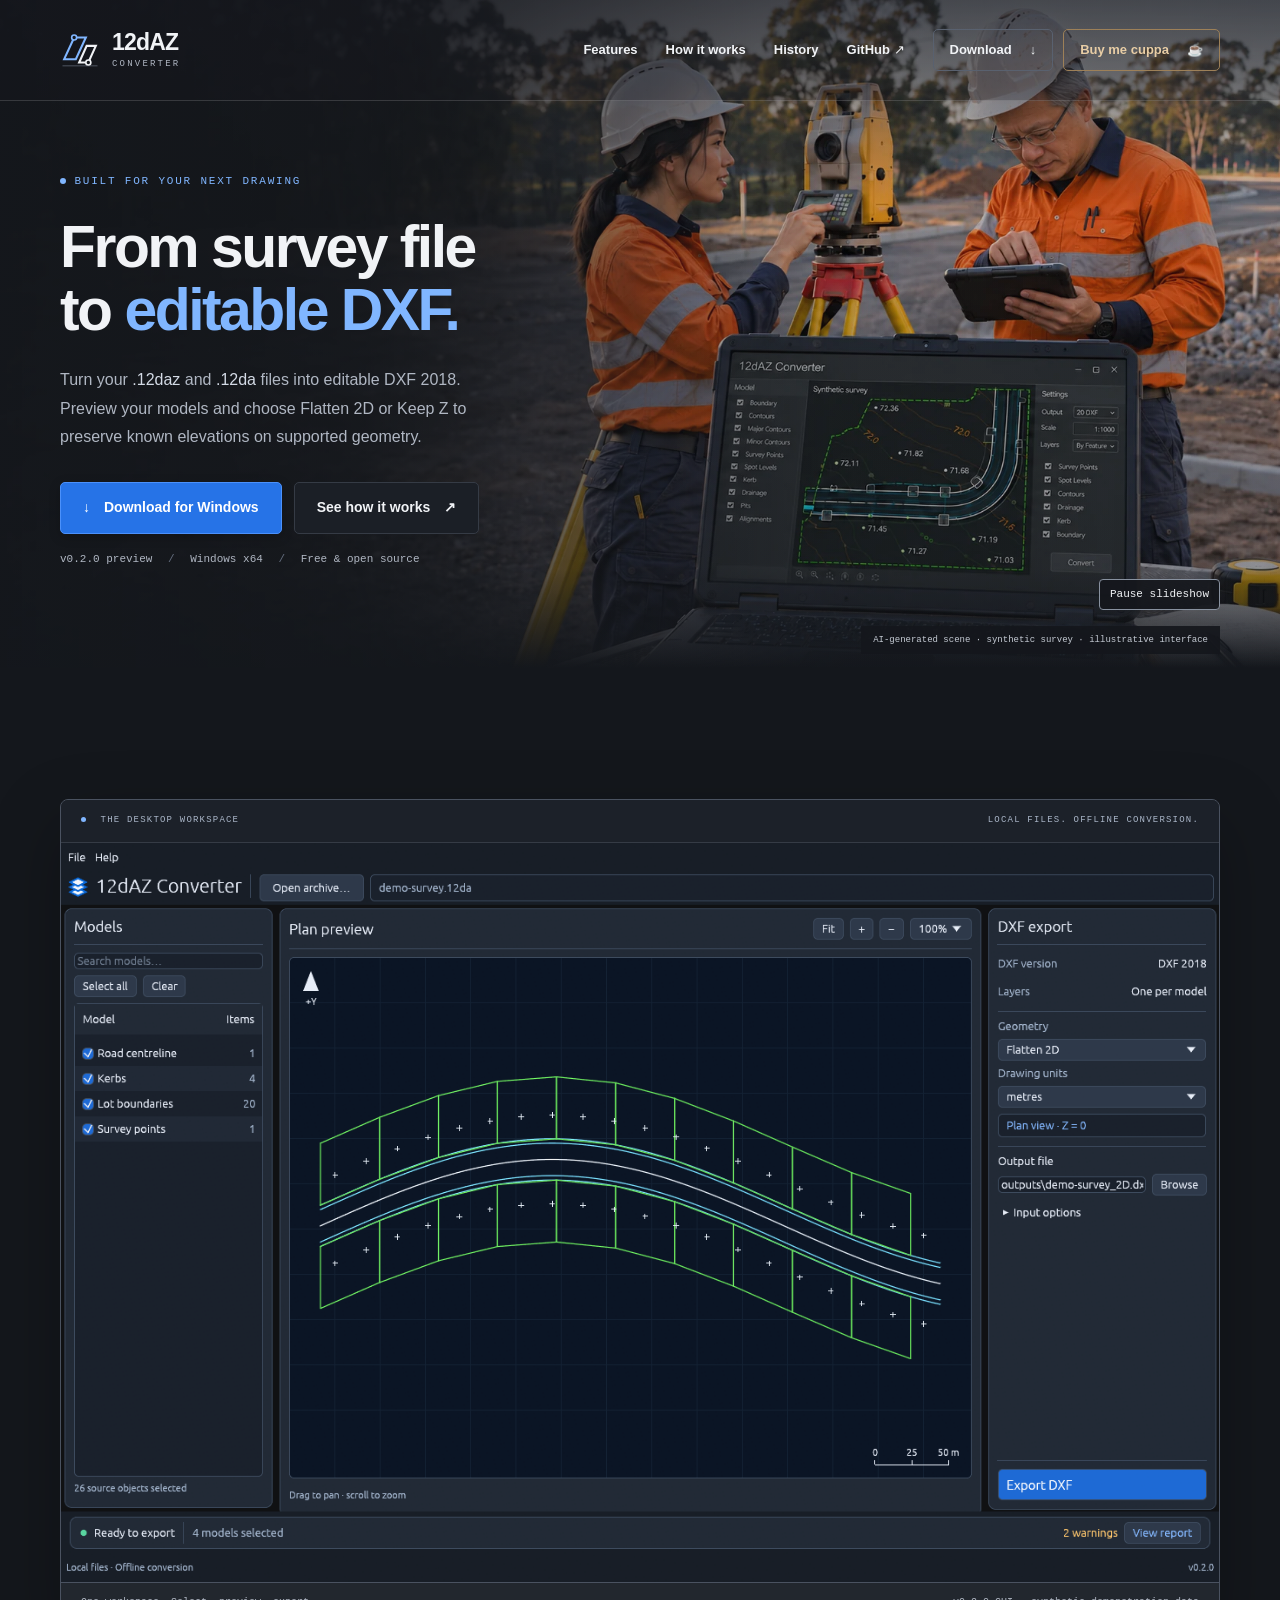
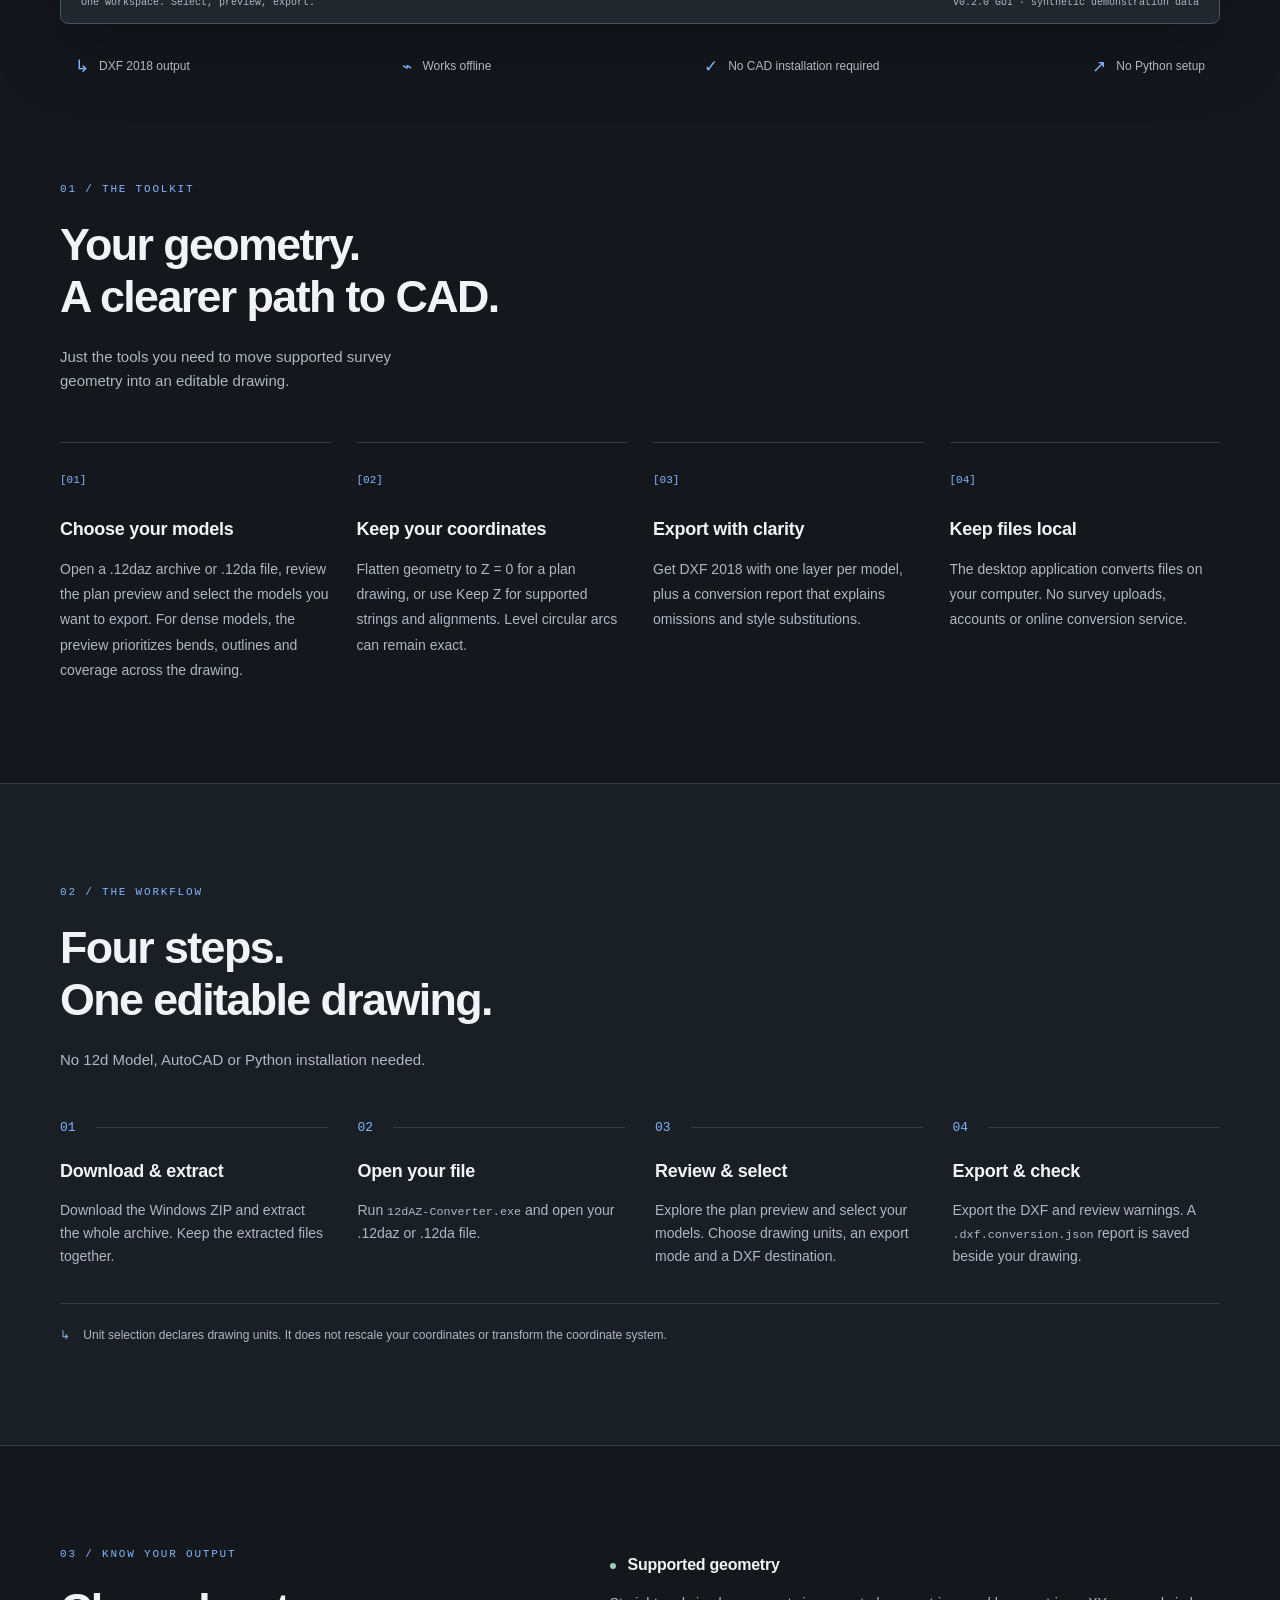
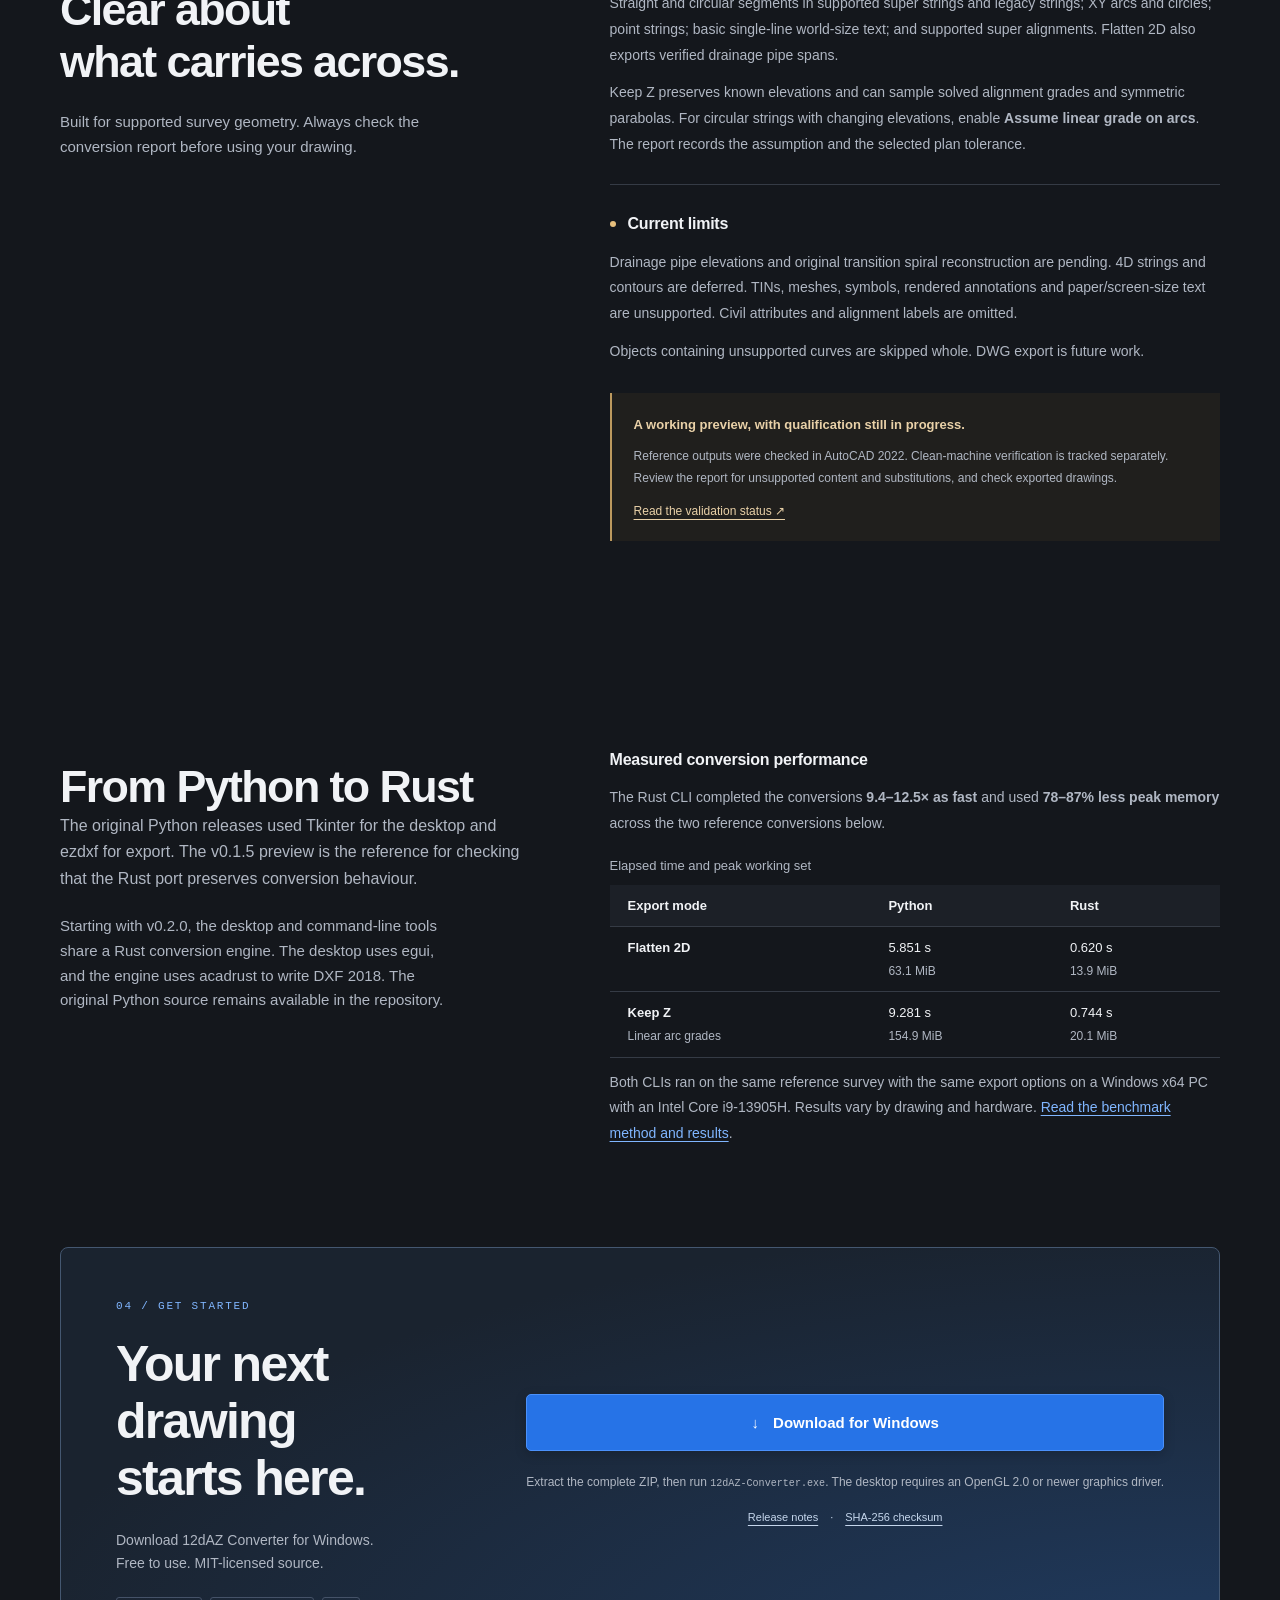
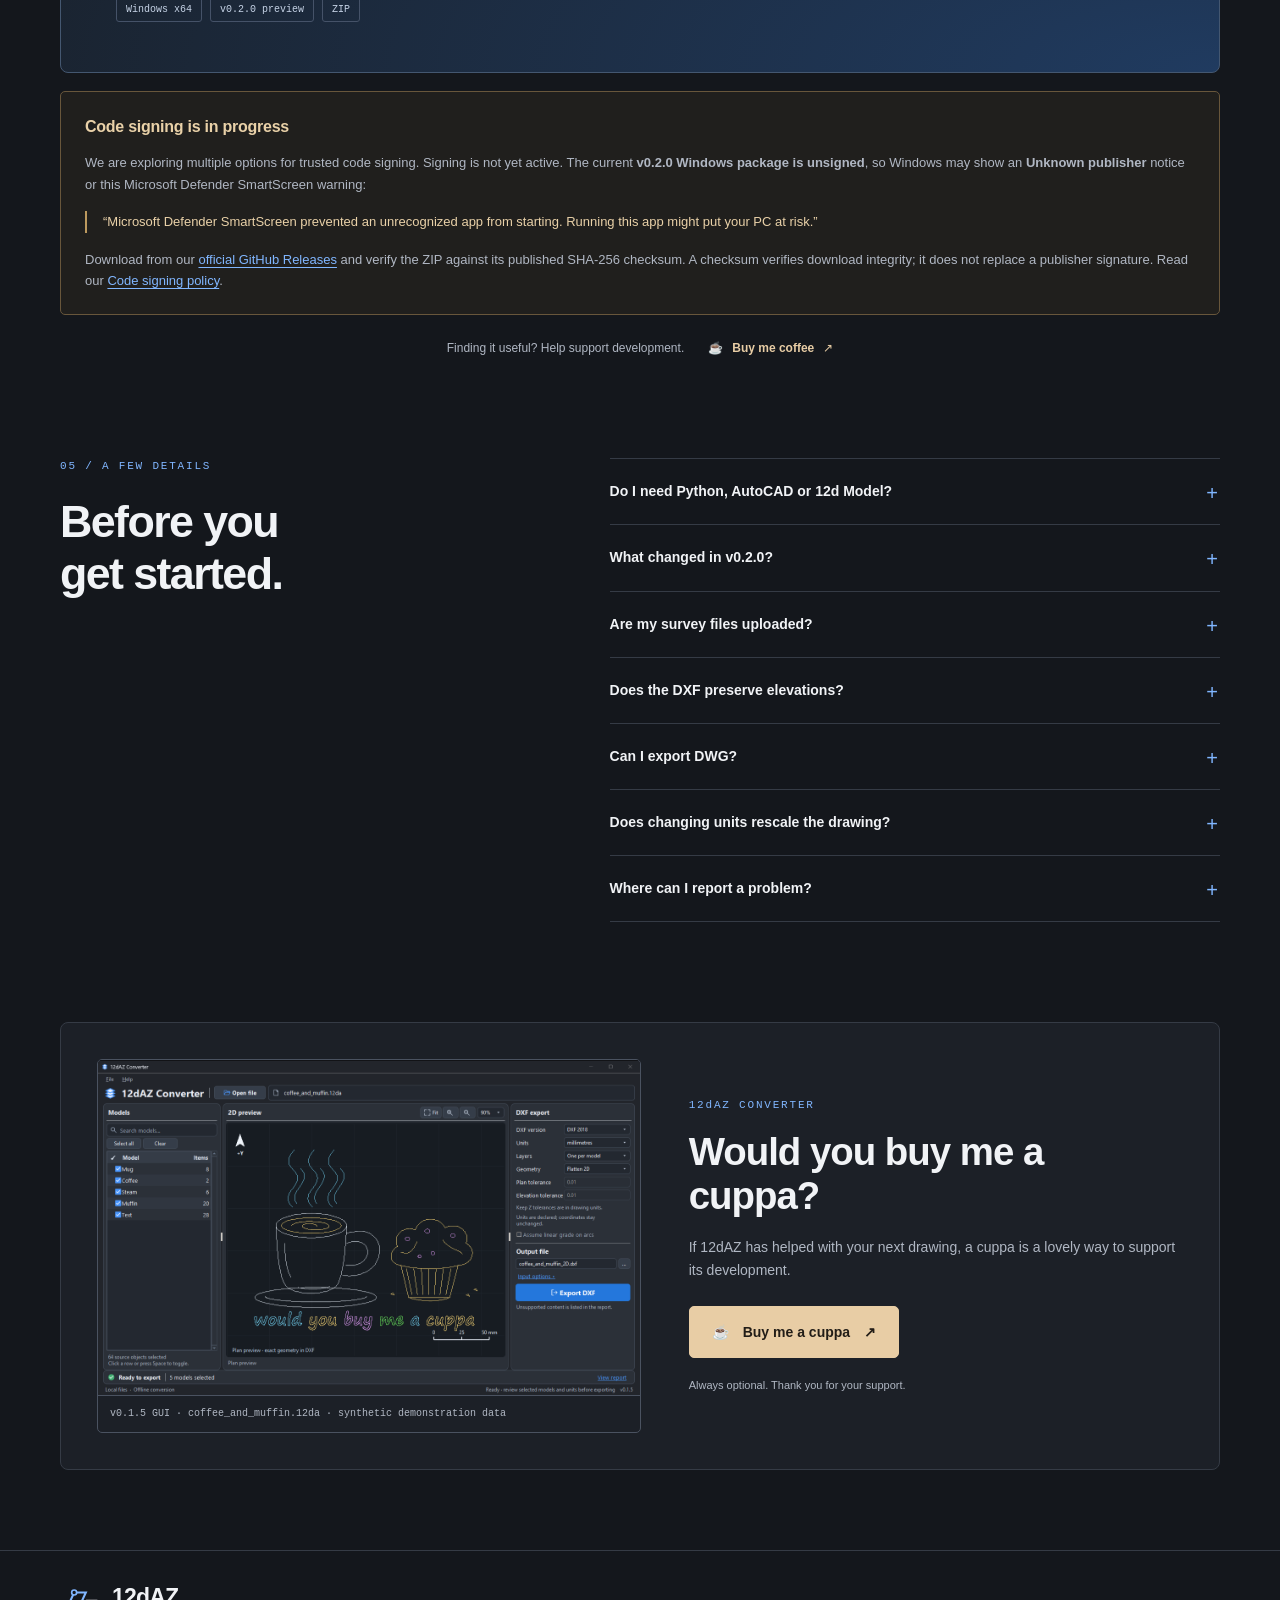
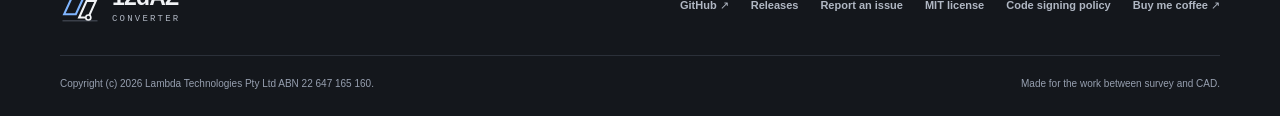
==== website/index.html @ baafb492 "Update website for Rust release and benchmark history" ====
<!doctype html>
<html lang="en">
  <head>
    <meta charset="utf-8" />
    <meta name="viewport" content="width=device-width, initial-scale=1" />
    <meta name="theme-color" content="#14171c" />
    <title>12dAZ Converter — 12daz and 12da to 2D and 3D DXF</title>
    <meta
      name="description"
      content="Convert 12daz and 12da files to editable DXF 2018. Flatten to 2D or keep supported elevations with the free offline Windows converter."
    />
    <meta
      property="og:title"
      content="12dAZ Converter — From survey file to editable DXF"
    />
    <meta
      property="og:description"
      content="A free offline Windows converter for supported 12daz and 12da geometry with Flatten 2D and Keep Z export modes."
    />
    <meta property="og:type" content="website" />
    <link rel="icon" href="assets/favicon.svg" type="image/svg+xml" />
    <link rel="stylesheet" href="styles.css" />
  </head>
  <body>
    <a class="skip-link" href="#main">Skip to content</a>
    <div class="hero-masthead">
          <figure class="hero-photo" aria-label="Illustrative survey scenes">
            <div class="hero-slides">
            <img
              class="hero-slide is-active"
              src="assets/surveyor-hero.webp"
              srcset="assets/surveyor-hero-960.webp 960w, assets/surveyor-hero.webp 1672w"
              sizes="100vw"
              width="1672"
              height="941"
              alt="Illustrative scene of two surveyors, an Asian woman and an older man wearing glasses, working with a total station beside a laptop displaying a synthetic road survey plan"
              fetchpriority="high"
            />
            <img class="hero-slide" src="assets/surveyor-port.webp"
              srcset="assets/surveyor-port-960.webp 960w, assets/surveyor-port.webp 1672w"
              sizes="100vw"
              width="1672" height="941" alt="Illustrative port survey with a man using a radio and a woman working at a laptop showing a synthetic quay plan" aria-hidden="true" />
            <img class="hero-slide" src="assets/surveyor-mine-driver.webp"
              srcset="assets/surveyor-mine-driver-960.webp 960w, assets/surveyor-mine-driver.webp 1536w"
              sizes="100vw"
              width="1536" height="864" alt="A surveyor wearing a hijab and hard hat drives an open-top utility vehicle carrying a tripod and survey equipment through an open-pit mine" aria-hidden="true" />
            </div>
          </figure>
          <p class="hero-credit">AI-generated scene · synthetic survey · illustrative interface</p>
          <button class="hero-pause" type="button" hidden>Pause slideshow</button>
    <header class="site-header">
      <div class="container header-inner">
        <a class="brand" href="#" aria-label="12dAZ Converter home"
          ><img class="brand-mark" src="assets/brand-mark.svg" width="40" height="40" alt="" /
          ><span class="brand-wordmark">12dAZ<span class="brand-light">Converter</span></span></a
        >
        <nav aria-label="Main navigation">
          <a href="#features">Features</a>
          <a href="#how-it-works">How it works</a>
          <a href="#history">History</a>
          <a href="https://github.com/Ala-Ismail/12daz-App"
            >GitHub <span aria-hidden="true">↗</span></a
          >
          <div class="nav-actions">
            <a class="nav-download" href="#download"
              >Download <span aria-hidden="true">↓</span></a
            >
            <a class="nav-cuppa" href="https://paypal.me/12dazapp"
              >Buy me cuppa <span aria-hidden="true">☕</span></a
            >
          </div>
        </nav>
      </div>
    </header>
      <section class="hero-title" aria-labelledby="hero-title">
          <div class="hero-copy container">
        <div class="eyebrow">
          <span class="status-dot" aria-hidden="true"></span> BUILT FOR YOUR
          NEXT DRAWING
        </div>
        <h1 id="hero-title">
          From survey file<br />to <span>editable DXF.</span>
        </h1>
        <p class="hero-description">
          Turn your <strong>.12daz</strong> and <strong>.12da</strong> files
          into editable DXF 2018. Preview your models and choose Flatten 2D
          or Keep Z to preserve known elevations on supported geometry.
        </p>
        <div class="hero-actions">
          <a
            class="button button-primary"
            href="https://github.com/Ala-Ismail/12daz-App/releases/download/v0.2.0/12dAZ-Converter-0.2.0-Windows-x64.zip"
            ><span aria-hidden="true">↓</span> Download for Windows</a
          >
          <a class="button button-secondary" href="#how-it-works"
            >See how it works <span aria-hidden="true">↗</span></a
          >
        </div>
        <p class="release-meta">
          v0.2.0 preview <span aria-hidden="true">/</span> Windows x64
          <span aria-hidden="true">/</span> Free &amp; open source
        </p>
          </div>
      </section>
    </div>

    <main id="main">
      <section class="hero container" aria-label="Application preview">
        <figure class="app-preview">
          <div class="preview-bar" aria-hidden="true">
            <span><i></i> THE DESKTOP WORKSPACE</span
            ><span>LOCAL FILES. OFFLINE CONVERSION.</span>
          </div>
          <a
            href="assets/12daz-converter-rust-0.2.0.png"
            aria-label="View the full-size 12dAZ Converter application screenshot"
          >
            <img
              src="assets/12daz-converter-rust-0.2.0.png"
              width="1330"
              height="849"
              alt="12dAZ Converter v0.2.0 showing selected survey models, a plan preview and DXF export settings"
              loading="lazy"
            />
          </a>
          <figcaption>
            <span>One workspace. Select, preview, export.</span
            ><span>v0.2.0 GUI · synthetic demonstration data</span>
          </figcaption>
        </figure>
        <div class="facts" aria-label="Application essentials">
          <span><b aria-hidden="true">↳</b> DXF 2018 output</span
          ><span><b aria-hidden="true">⌁</b> Works offline</span
          ><span><b aria-hidden="true">✓</b> No CAD installation required</span
          ><span><b aria-hidden="true">↗</b> No Python setup</span>
        </div>
      </section>

      <section
        class="section container"
        id="features"
        aria-labelledby="features-title"
      >
        <div class="section-heading">
          <p class="eyebrow">01 / THE TOOLKIT</p>
          <h2 id="features-title">
            Your geometry.<br />A clearer path to CAD.
          </h2>
          <p>
            Just the tools you need to move supported survey geometry into an
            editable drawing.
          </p>
        </div>
        <div class="feature-grid">
          <article class="feature">
            <span class="feature-index">[01]</span>
            <h3>Choose your models</h3>
            <p>
              Open a .12daz archive or .12da file, review the plan preview and
              select the models you want to export. For dense models, the
              preview prioritizes bends, outlines and coverage across the drawing.
            </p>
          </article>
          <article class="feature">
            <span class="feature-index">[02]</span>
            <h3>Keep your coordinates</h3>
            <p>
              Flatten geometry to Z = 0 for a plan drawing, or use Keep Z for
              supported strings and alignments. Level circular arcs can remain exact.
            </p>
          </article>
          <article class="feature">
            <span class="feature-index">[03]</span>
            <h3>Export with clarity</h3>
            <p>
              Get DXF 2018 with one layer per model, plus a conversion report
              that explains omissions and style substitutions.
            </p>
          </article>
          <article class="feature">
            <span class="feature-index">[04]</span>
            <h3>Keep files local</h3>
            <p>
              The desktop application converts files on your computer. No survey
              uploads, accounts or online conversion service.
            </p>
          </article>
        </div>
      </section>

      <section
        class="workflow-section"
        id="how-it-works"
        aria-labelledby="workflow-title"
      >
        <div class="container section">
          <div class="section-heading">
            <p class="eyebrow">02 / THE WORKFLOW</p>
            <h2 id="workflow-title">Four steps.<br />One editable drawing.</h2>
            <p>No 12d Model, AutoCAD or Python installation needed.</p>
          </div>
          <ol class="steps">
            <li>
              <span class="step-number" aria-hidden="true">01</span>
              <h3>Download &amp; extract</h3>
              <p>
                Download the Windows ZIP and extract the whole archive. Keep the
                extracted files together.
              </p>
            </li>
            <li>
              <span class="step-number" aria-hidden="true">02</span>
              <h3>Open your file</h3>
              <p>
                Run <code>12dAZ-Converter.exe</code> and open your .12daz or
                .12da file.
              </p>
            </li>
            <li>
              <span class="step-number" aria-hidden="true">03</span>
              <h3>Review &amp; select</h3>
              <p>
                Explore the plan preview and select your models. Choose drawing
                units, an export mode and a DXF destination.
              </p>
            </li>
            <li>
              <span class="step-number" aria-hidden="true">04</span>
              <h3>Export &amp; check</h3>
              <p>
                Export the DXF and review warnings. A
                <code>.dxf.conversion.json</code> report is saved beside your
                drawing.
              </p>
            </li>
          </ol>
          <p class="unit-note">
            <span aria-hidden="true">↳</span> Unit selection declares drawing
            units. It does not rescale your coordinates or transform the
            coordinate system.
          </p>
        </div>
      </section>

      <section
        class="section container geometry-section"
        aria-labelledby="geometry-title"
      >
        <div class="section-heading">
          <p class="eyebrow">03 / KNOW YOUR OUTPUT</p>
          <h2 id="geometry-title">Clear about<br />what carries across.</h2>
          <p>
            Built for supported survey geometry. Always check the conversion
            report before using your drawing.
          </p>
        </div>
        <div class="geometry-content">
          <div class="geometry-group">
            <h3>
              <span class="small-dot supported" aria-hidden="true"></span>
              Supported geometry
            </h3>
            <p>
              Straight and circular segments in supported super strings and
              legacy strings; XY arcs and circles; point strings; basic
              single-line world-size text; and supported super alignments.
              Flatten 2D also exports verified drainage pipe spans.
            </p>
            <p>
              Keep Z preserves known elevations and can sample solved alignment
              grades and symmetric parabolas. For circular strings with changing
              elevations, enable <strong>Assume linear grade on arcs</strong>.
              The report records the assumption and the selected plan tolerance.
            </p>
          </div>
          <div class="geometry-group">
            <h3>
              <span class="small-dot limited" aria-hidden="true"></span> Current
              limits
            </h3>
            <p>
              Drainage pipe elevations and original transition spiral reconstruction
              are pending. 4D strings and contours are deferred. TINs, meshes,
              symbols, rendered annotations and paper/screen-size text are
              unsupported. Civil attributes and alignment labels are omitted.
            </p>
            <p>
              Objects containing unsupported curves are skipped whole. DWG
              export is future work.
            </p>
          </div>
          <aside class="preview-notice">
            <strong
              >A working preview, with qualification still in progress.</strong
            >
            <p>
              Reference outputs were checked in AutoCAD 2022. Clean-machine
              verification is tracked separately. Review the report for
              unsupported content and substitutions, and check exported drawings.
            </p>
            <a
              href="https://github.com/Ala-Ismail/12daz-App/blob/main/docs/rust_migration_validation.md"
              >Read the validation status <span aria-hidden="true">↗</span></a
            >
          </aside>
        </div>
      </section>

      <section
        class="section container geometry-section"
        id="history"
        aria-labelledby="history-title"
      >
        <div class="section-heading">
          <h2 id="history-title">From Python to Rust</h2>
          <p>
            The original Python releases used Tkinter for the desktop and
            ezdxf for export. The v0.1.5 preview is the reference for checking
            that the Rust port preserves conversion behaviour.
          </p>
          <p>
            Starting with v0.2.0, the desktop and command-line tools share a
            Rust conversion engine. The desktop uses egui, and the engine uses
            acadrust to write DXF 2018. The original Python source remains available in
            the repository.
          </p>
        </div>
        <div class="geometry-content">
          <div class="geometry-group">
            <h3>Measured conversion performance</h3>
            <p>
              The Rust CLI completed the conversions <strong>9.4–12.5× as fast</strong>
              and used <strong>78–87% less peak memory</strong>
              across the two reference conversions below.
            </p>
            <table class="benchmark-table">
              <caption>Elapsed time and peak working set</caption>
              <thead>
                <tr>
                  <th scope="col">Export mode</th>
                  <th scope="col">Python</th>
                  <th scope="col">Rust</th>
                </tr>
              </thead>
              <tbody>
                <tr>
                  <th scope="row">Flatten 2D</th>
                  <td>5.851 s <span>63.1 MiB</span></td>
                  <td>0.620 s <span>13.9 MiB</span></td>
                </tr>
                <tr>
                  <th scope="row">Keep Z <span>Linear arc grades</span></th>
                  <td>9.281 s <span>154.9 MiB</span></td>
                  <td>0.744 s <span>20.1 MiB</span></td>
                </tr>
              </tbody>
            </table>
            <p>
              Both CLIs ran on the same reference survey with the same export
              options on a Windows x64 PC with an Intel Core i9-13905H.
              Results vary by drawing and hardware.
              <a href="https://github.com/Ala-Ismail/12daz-App/blob/main/docs/rust_migration_validation.md#conversion-and-repeatability">Read the benchmark method and results</a>.
            </p>
          </div>
        </div>
      </section>

      <section
        class="container download-section"
        id="download"
        aria-labelledby="download-title"
      >
        <div class="download-panel">
          <div>
            <p class="eyebrow">04 / GET STARTED</p>
            <h2 id="download-title">Your next drawing<br />starts here.</h2>
            <p>
              Download 12dAZ Converter for Windows.<br />Free to use.
              MIT-licensed source.
            </p>
            <div class="download-tags">
              <span>Windows x64</span><span>v0.2.0 preview</span
              ><span>ZIP</span>
            </div>
          </div>
          <div class="download-actions">
            <a
              class="button button-primary"
              href="https://github.com/Ala-Ismail/12daz-App/releases/download/v0.2.0/12dAZ-Converter-0.2.0-Windows-x64.zip"
              ><span aria-hidden="true">↓</span> Download for Windows</a
            >
            <p>
              Extract the complete ZIP, then run <code>12dAZ-Converter.exe</code>.
              The desktop requires an OpenGL 2.0 or newer graphics driver.
            </p>
            <div class="release-links">
              <a
                href="https://github.com/Ala-Ismail/12daz-App/releases/tag/v0.2.0"
                >Release notes</a
              ><span aria-hidden="true">·</span
              ><a
                href="https://github.com/Ala-Ismail/12daz-App/releases/download/v0.2.0/SHA256SUMS.txt"
                >SHA-256 checksum</a
              >
            </div>
          </div>
        </div>
        <aside class="signing-note" aria-labelledby="signing-status-title">
          <h3 id="signing-status-title">Code signing is in progress</h3>
          <p>
            We are exploring multiple options for trusted code signing.
            Signing is not yet active. The current
            <strong>v0.2.0 Windows package is unsigned</strong>, so Windows
            may show an <strong>Unknown publisher</strong>
            notice or this Microsoft Defender SmartScreen warning:
          </p>
          <blockquote>
            “Microsoft Defender SmartScreen prevented an unrecognized app from
            starting. Running this app might put your PC at risk.”
          </blockquote>
          <p>
            Download from our
            <a href="https://github.com/Ala-Ismail/12daz-App/releases"
              >official GitHub Releases</a
            >
            and verify the ZIP against its published SHA-256 checksum. A
            checksum verifies download integrity; it does not replace a
            publisher signature. Read our
            <a href="code-signing-policy.html">Code signing policy</a>.
          </p>
        </aside>
        <div class="coffee-row">
          <p>Finding it useful? Help support development.</p>
          <a class="coffee-link" href="https://paypal.me/12dazapp"
            ><span aria-hidden="true">☕</span> Buy me coffee
            <span aria-hidden="true">↗</span></a
          >
        </div>
      </section>

      <section
        class="section container faq-section"
        aria-labelledby="faq-title"
      >
        <div class="section-heading">
          <p class="eyebrow">05 / A FEW DETAILS</p>
          <h2 id="faq-title">Before you<br />get started.</h2>
        </div>
        <div class="faq-list">
          <details>
            <summary>Do I need Python, AutoCAD or 12d Model?</summary>
            <p>
              No. The Windows download runs on its own and converts supported
              geometry locally.
            </p>
          </details>
          <details>
            <summary>What changed in v0.2.0?</summary>
            <p>
              The Windows ZIP includes the Rust desktop converter and
              <code>az12-converter.exe</code> for command-line use. Both use the
              same conversion engine. Clean-machine verification is tracked separately.
              <a href="https://github.com/Ala-Ismail/12daz-App/releases/tag/v0.2.0">Read the release notes</a>.
            </p>
          </details>
          <details>
            <summary>Are my survey files uploaded?</summary>
            <p>
              No. Conversion takes place locally in the desktop application.
              This website does not accept survey files.
            </p>
          </details>
          <details>
            <summary>Does the DXF preserve elevations?</summary>
            <p>
              Yes, for supported geometry in Keep Z mode. Valid zero and
              negative elevations are preserved. Flatten 2D sets the output
              elevations to zero. Check the report for objects skipped in Keep Z.
            </p>
          </details>
          <details>
            <summary>Can I export DWG?</summary>
            <p>The current output is DXF 2018. DWG export is future work.</p>
          </details>
          <details>
            <summary>Does changing units rescale the drawing?</summary>
            <p>
              No. Selecting units declares the drawing units without rescaling
              coordinates. There is no automatic scaling or coordinate-system
              transformation.
            </p>
          </details>
          <details>
            <summary>Where can I report a problem?</summary>
            <p>
              Open an issue on
              <a href="https://github.com/Ala-Ismail/12daz-App/issues"
                >GitHub</a
              >
              with a description of the problem and relevant warnings. Do not
              post private survey files or sensitive project data.
            </p>
          </details>
        </div>
      </section>
      <section class="container cuppa-section" aria-labelledby="cuppa-title">
        <div class="cuppa-panel">
          <figure class="cuppa-preview">
            <a
              href="assets/12daz-coffee-and-muffin-gui.png"
              aria-label="View the full-size 12dAZ Converter GUI showing the coffee and muffin drawing"
            >
              <img
                src="assets/12daz-coffee-and-muffin-gui.png"
                width="1280"
                height="791"
                loading="lazy"
                alt="12dAZ Converter v0.1.5 with five selected models and a drawing of a cup of coffee, a muffin and the words ‘would you buy me a cuppa’"
              />
            </a>
            <figcaption>
              v0.1.5 GUI · coffee_and_muffin.12da · synthetic demonstration data
            </figcaption>
          </figure>
          <div class="cuppa-content">
            <p class="eyebrow">12dAZ CONVERTER</p>
            <h2 id="cuppa-title">Would you buy me a cuppa?</h2>
            <p>
              If 12dAZ has helped with your next drawing, a cuppa is a lovely
              way to support its development.
            </p>
            <a class="button cuppa-button" href="https://paypal.me/12dazapp"
              ><span aria-hidden="true">☕</span> Buy me a cuppa
              <span aria-hidden="true">↗</span></a
            >
            <p class="cuppa-note">
              Always optional. Thank you for your support.
            </p>
          </div>
        </div>
      </section>
    </main>

    <footer class="site-footer">
      <div class="container">
        <div class="footer-top">
          <a class="brand" href="#"
            ><img class="brand-mark" src="assets/brand-mark.svg" width="40" height="40" alt="" /
            ><span class="brand-wordmark">12dAZ<span class="brand-light">Converter</span></span></a
          >
          <nav aria-label="Footer navigation">
            <a href="https://github.com/Ala-Ismail/12daz-App">GitHub ↗</a
            ><a href="https://github.com/Ala-Ismail/12daz-App/releases"
              >Releases</a
            ><a href="https://github.com/Ala-Ismail/12daz-App/issues"
              >Report an issue</a
            ><a href="https://github.com/Ala-Ismail/12daz-App/blob/main/LICENSE"
              >MIT license</a
            ><a href="code-signing-policy.html">Code signing policy</a>
            <a href="https://paypal.me/12dazapp">Buy me coffee ↗</a>
          </nav>
        </div>
        <div class="footer-bottom">
          <p>
            Copyright (c) 2026 Lambda Technologies Pty Ltd ABN 22 647 165 160.
          </p>
          <p>Made for the work between survey and CAD.</p>
        </div>
      </div>
    </footer>
    <script src="hero-slideshow.js" defer></script>
  </body>
</html>
---- website/styles.css ----
/* Self-contained static site: no fonts, scripts or assets from third parties. */
:root {
  color-scheme: dark;
  --bg: #14171c;
  --panel: #1c2027;
  --line: #353b45;
  --text: #f1f3f6;
  --muted: #b0b7c3;
  --blue: #80b6ff;
  --accent: #2673e7;
  --mono: ui-monospace, SFMono-Regular, Consolas, monospace;
  --sans: Inter, "Segoe UI", Arial, sans-serif;
}
* {
  box-sizing: border-box;
}
html {
  scroll-behavior: smooth;
  scroll-padding-top: 30px;
}
body {
  margin: 0;
  background: var(--bg);
  color: var(--text);
  font-family: var(--sans);
  font-size: 16px;
  line-height: 1.65;
}
a {
  color: inherit;
  text-decoration: none;
}
a:hover {
  color: var(--blue);
}
a:focus-visible,
summary:focus-visible {
  outline: 3px solid var(--blue);
  outline-offset: 6px;
}
p,
h1,
h2,
h3,
figure {
  margin: 0;
}
p {
  color: var(--muted);
}
img {
  display: block;
  max-width: 100%;
  height: auto;
}
button,
a,
summary {
  -webkit-tap-highlight-color: transparent;
}
code {
  font-family: var(--mono);
  font-size: 0.84em;
  overflow-wrap: anywhere;
}
.container {
  width: min(1160px, calc(100% - 80px));
  margin-inline: auto;
}
.skip-link {
  position: absolute;
  top: -100px;
  left: 20px;
  z-index: 10;
  padding: 12px 20px;
  background: var(--text);
  color: var(--bg);
}
.skip-link:focus {
  top: 12px;
}
.site-header {
  border-bottom: 1px solid var(--line);
}
.header-inner {
  min-height: 100px;
  display: flex;
  align-items: center;
  justify-content: space-between;
  gap: 30px;
}
.brand {
  display: inline-flex;
  align-items: center;
  gap: 12px;
  font-size: 18px;
  font-weight: 750;
  white-space: nowrap;
  letter-spacing: -0.5px;
}
.brand-mark {
  display: block;
  width: 40px;
  height: 40px;
  flex: 0 0 40px;
}
.brand-wordmark {
  display: flex;
  flex-direction: column;
  font-size: 23px;
  font-weight: 700;
  line-height: 1;
  letter-spacing: -0.8px;
}
.brand-light {
  margin-top: 6px;
  font-family: var(--mono);
  font-size: 9px;
  font-weight: 400;
  line-height: 1;
  letter-spacing: 2.2px;
  text-transform: uppercase;
  color: var(--muted);
}

nav {
  display: flex;
  align-items: center;
  gap: 28px;
  font-size: 13px;
  font-weight: 550;
}
.nav-actions {
  display: flex;
  align-items: center;
  gap: 10px;
  white-space: nowrap;
}
.nav-download,
.nav-cuppa {
  border: 1px solid #59616f;
  border-radius: 5px;
  padding: 9px 16px;
  display: flex;
  gap: 18px;
}
.nav-cuppa {
  border-color: #9d8058;
  color: #e8cda5;
}
.nav-cuppa:hover {
  border-color: #e8cda5;
  color: #f5dfbf;
  background: #2e2820;
}
.hero {
  padding-top: 76px;
  text-align: center;
}
.eyebrow {
  font: 11px/1.6 var(--mono);
  letter-spacing: 1.8px;
  color: var(--blue);
}
.hero > .eyebrow {
  display: flex;
  justify-content: center;
  align-items: center;
  gap: 10px;
}
.status-dot,
.small-dot {
  display: inline-block;
  width: 6px;
  height: 6px;
  border-radius: 50%;
  background: var(--blue);
}
h1 {
  font-size: clamp(46px, 6.2vw, 80px);
  line-height: 1.08;
  letter-spacing: -3.8px;
  font-weight: 650;
  margin: 24px 0;
}
h1 span {
  color: var(--blue);
}
.hero-description {
  max-width: 610px;
  margin: auto;
  font-size: 17px;
  line-height: 1.8;
}
.hero-description strong {
  font-weight: 500;
  color: #d4dbe6;
}
.hero-actions {
  margin-top: 30px;
  display: flex;
  justify-content: center;
  gap: 12px;
}
.button {
  display: inline-flex;
  justify-content: center;
  align-items: center;
  gap: 14px;
  min-height: 52px;
  padding: 12px 22px;
  border: 1px solid transparent;
  border-radius: 5px;
  font-size: 14px;
  font-weight: 600;
  line-height: 1.4;
  transition:
    background 0.15s,
    border-color 0.15s;
}
.button-primary {
  background: var(--accent);
  color: #fff;
  border-color: #4b91fb;
  box-shadow: 0 3px 12px #0003;
}
.button-primary:hover {
  background: #195fc8;
  color: #fff;
}
.button-secondary {
  border-color: var(--line);
  background: #1b1f26;
}
.button-secondary:hover {
  border-color: #6b7c95;
  background: #242c37;
}
.release-meta {
  font-size: 11px;
  font-family: var(--mono);
  margin-top: 16px;
}
.release-meta span {
  padding: 0 9px;
  color: #646e7f;
}
.app-preview {
  margin-top: 55px;
  border: 1px solid #4a5260;
  border-radius: 8px;
  overflow: hidden;
  background: #22272e;
  box-shadow: 0 25px 70px #0004;
  text-align: left;
}
.preview-bar {
  display: flex;
  justify-content: space-between;
  padding: 14px 20px;
  background: #1c2129;
  font: 9px/1.5 var(--mono);
  letter-spacing: 1.2px;
  color: #aab6c8;
  border-bottom: 1px solid var(--line);
}
.preview-bar i {
  display: inline-block;
  background: var(--blue);
  width: 5px;
  height: 5px;
  border-radius: 50%;
  margin-right: 8px;
}
.app-preview img {
  width: 100%;
}
.app-preview > a {
  display: block;
}
.app-preview > a:focus-visible {
  outline-offset: -4px;
}
figcaption {
  display: flex;
  justify-content: space-between;
  gap: 15px;
  padding: 12px 20px;
  font: 10px/1.6 var(--mono);
  color: var(--muted);
  border-top: 1px solid #4a5260;
}
.facts {
  display: flex;
  justify-content: space-between;
  gap: 20px;
  padding: 29px 15px 0;
  color: var(--muted);
  font-size: 12px;
}
.facts span {
  display: flex;
  align-items: center;
  gap: 10px;
}
.facts b {
  color: var(--blue);
  font-size: 17px;
  font-weight: 400;
}
.section {
  padding-block: 100px;
}
.section-heading h2 {
  font-size: clamp(32px, 3.5vw, 45px);
  font-weight: 550;
  letter-spacing: -1.6px;
  line-height: 1.16;
  margin-top: 20px;
}
.section-heading > p:last-child:not(.eyebrow) {
  max-width: 390px;
  margin-top: 22px;
  font-size: 15px;
}
.feature-grid {
  display: grid;
  grid-template-columns: repeat(4, 1fr);
  gap: 26px;
  margin-top: 48px;
}
.feature {
  padding-top: 22px;
  border-top: 1px solid var(--line);
}
.feature-index {
  font: 11px var(--mono);
  color: var(--blue);
}
h3 {
  font-size: 18px;
  font-weight: 550;
  letter-spacing: -0.25px;
}
.feature h3 {
  margin-top: 24px;
}
.feature p {
  font-size: 14px;
  margin-top: 12px;
  line-height: 1.8;
}
.workflow-section {
  background: #1a1e25;
  border-block: 1px solid var(--line);
}
.steps {
  display: grid;
  grid-template-columns: repeat(4, 1fr);
  gap: 30px;
  margin: 48px 0 0;
  padding: 0;
  list-style: none;
}
.step-number {
  display: flex;
  align-items: center;
  gap: 20px;
  color: var(--blue);
  font: 13px var(--mono);
}
.step-number:after {
  content: "";
  height: 1px;
  background: var(--line);
  flex: 1;
}
.steps h3 {
  margin-top: 22px;
}
.steps p {
  font-size: 14px;
  margin-top: 12px;
}
.unit-note {
  margin-top: 34px;
  padding-top: 22px;
  border-top: 1px solid var(--line);
  font-size: 12px;
}
.unit-note span {
  color: var(--blue);
  margin-right: 10px;
}
.geometry-section {
  display: grid;
  grid-template-columns: 1fr 1.3fr;
  gap: 80px;
}
.geometry-content {
  padding-top: 6px;
}
.geometry-group + .geometry-group {
  border-top: 1px solid var(--line);
  margin-top: 26px;
  padding-top: 26px;
}
.geometry-group h3 {
  display: flex;
  gap: 12px;
  align-items: center;
  font-size: 16px;
}
.supported {
  background: #9ccfb6;
}
.limited {
  background: #e7bf7d;
}
.geometry-group p {
  font-size: 14px;
  margin-top: 12px;
  line-height: 1.85;
}
.benchmark-table {
  width: 100%;
  margin-top: 18px;
  border-collapse: collapse;
  font-size: 13px;
  font-variant-numeric: tabular-nums;
}
.benchmark-table caption {
  padding-bottom: 8px;
  color: var(--muted);
  text-align: left;
}
.benchmark-table th,
.benchmark-table td {
  padding: 10px clamp(6px, 1.5vw, 18px);
  border-bottom: 1px solid var(--line);
  text-align: left;
  vertical-align: top;
}
.benchmark-table thead {
  background: var(--panel);
}
.benchmark-table td {
  white-space: nowrap;
}
.benchmark-table span {
  display: block;
  margin-top: 3px;
  color: var(--muted);
  font-size: 12px;
  font-weight: 400;
}
#history .geometry-content a {
  color: var(--blue);
  text-decoration: underline;
  text-underline-offset: 3px;
}
.preview-notice {
  border-left: 2px solid #bc995e;
  background: #201f1d;
  padding: 18px 22px;
  margin-top: 28px;
}
.preview-notice strong {
  font-size: 13px;
  font-weight: 550;
  color: #e9d1a8;
}
.preview-notice p {
  font-size: 12px;
  line-height: 1.8;
  margin-top: 9px;
}
.preview-notice a {
  display: inline-block;
  font-size: 12px;
  color: #e9d1a8;
  text-decoration: underline;
  text-underline-offset: 4px;
  margin-top: 12px;
}
.download-panel {
  display: grid;
  grid-template-columns: 1fr auto;
  align-items: center;
  gap: 50px;
  padding: 50px 55px;
  border: 1px solid #445770;
  border-radius: 8px;
  background:
    radial-gradient(ellipse at 100% 100%, #203b60 0, transparent 75%), #1a232f;
}
.download-panel h2 {
  font-size: clamp(35px, 4vw, 50px);
  font-weight: 550;
  line-height: 1.14;
  letter-spacing: -1.7px;
  margin-top: 20px;
}
.download-panel p:not(.eyebrow) {
  margin-top: 22px;
  font-size: 14px;
}
.download-tags {
  display: flex;
  flex-wrap: wrap;
  gap: 8px;
  margin-top: 22px;
  font: 10px var(--mono);
  color: #c6d3e6;
}
.download-tags span {
  padding: 6px 9px;
  border: 1px solid #455268;
  border-radius: 3px;
}
.download-actions {
  text-align: center;
}
.download-actions .button {
  width: 100%;
  font-size: 15px;
  min-height: 57px;
}
.download-actions > p {
  font-size: 12px !important;
}
.release-links {
  display: flex;
  justify-content: center;
  gap: 12px;
  margin-top: 16px;
  color: #c5d6ec;
  font-size: 11px;
}
.release-links a {
  text-decoration: underline;
  text-underline-offset: 4px;
}
.coffee-row {
  display: flex;
  align-items: center;
  justify-content: center;
  gap: 24px;
  margin-top: 24px;
  font-size: 12px;
}
.coffee-link {
  display: inline-flex;
  align-items: center;
  gap: 9px;
  color: #e8cda5;
  font-weight: 550;
}
.faq-section {
  display: grid;
  grid-template-columns: 1fr 1.3fr;
  gap: 80px;
}
.faq-list {
  border-top: 1px solid var(--line);
}
details {
  border-bottom: 1px solid var(--line);
}
summary {
  position: relative;
  padding: 21px 30px 21px 0;
  font-size: 14px;
  font-weight: 550;
  cursor: pointer;
  list-style: none;
}
summary::-webkit-details-marker {
  display: none;
}
summary:after {
  content: "+";
  position: absolute;
  right: 2px;
  top: 18px;
  color: var(--blue);
  font-size: 20px;
  font-weight: 400;
}
details[open] summary:after {
  content: "−";
}
details p {
  font-size: 14px;
  padding: 0 25px 22px 0;
}
details a {
  color: var(--blue);
  text-decoration: underline;
  text-underline-offset: 3px;
}
.site-footer {
  border-top: 1px solid var(--line);
  padding: 34px 0 24px;
}
.footer-top {
  display: flex;
  align-items: center;
  justify-content: space-between;
  gap: 25px;
}
.footer-top nav {
  gap: 22px;
  font-size: 11px;
  color: var(--muted);
}
.footer-top .brand {
  font-size: 15px;
}
.footer-bottom {
  display: flex;
  justify-content: space-between;
  gap: 24px;
  border-top: 1px solid #2b3039;
  margin-top: 30px;
  padding-top: 20px;
}
.footer-bottom p {
  font-size: 10px;
  color: #969faf;
}
.signing-note {
  margin-top: 18px;
  padding: 22px 24px;
  border: 1px solid #68563b;
  border-radius: 5px;
  background: #201f1d;
  font-size: 13px;
}
.signing-note h3 {
  color: #e9d1a8;
  font-size: 16px;
}
.signing-note p {
  margin-top: 12px;
}
.signing-note blockquote {
  margin: 16px 0;
  padding-left: 16px;
  border-left: 2px solid #bc995e;
  color: #e9d1a8;
}
.signing-note a,
.policy-page a:not(.button) {
  color: var(--blue);
  text-decoration: underline;
  text-underline-offset: 3px;
}
.policy-page {
  max-width: 800px;
  padding-block: 65px;
}
.policy-page h1 {
  font-size: clamp(36px, 5vw, 56px);
  letter-spacing: -1.5px;
}
.policy-intro {
  font-size: 18px;
}
.policy-page section {
  margin-top: 36px;
}
.policy-page h2 {
  margin-bottom: 14px;
  font-size: 24px;
  line-height: 1.3;
}
.policy-page section p + p {
  margin-top: 15px;
}
.policy-page > .button {
  margin-top: 36px;
}
.footer-top nav {
  flex-wrap: wrap;
}
.cuppa-section {
  padding-bottom: 80px;
}
.cuppa-panel {
  display: grid;
  grid-template-columns: 1.1fr 1fr;
  align-items: center;
  gap: 48px;
  padding: 36px;
  border: 1px solid var(--line);
  border-radius: 8px;
  background: var(--panel);
}
.cuppa-preview {
  min-width: 0;
  overflow: hidden;
  border: 1px solid #4a5260;
  border-radius: 5px;
}
.cuppa-preview a {
  display: block;
}
.cuppa-preview a:focus-visible {
  outline-offset: -4px;
}
.cuppa-preview img {
  width: 100%;
}
.cuppa-preview figcaption {
  padding: 10px 12px;
}
.cuppa-content h2 {
  margin-top: 15px;
  font-size: clamp(30px, 3vw, 40px);
  line-height: 1.15;
  letter-spacing: -1px;
  font-weight: 550;
}
.cuppa-content > p:not(.eyebrow) {
  margin-top: 18px;
  font-size: 14px;
}
.cuppa-button {
  margin-top: 24px;
  border-color: #e8cda5;
  background: #e8cda5;
  color: #221d17;
}
.cuppa-button:hover {
  background: #f5dfbf;
  color: #221d17;
}
.cuppa-content > .cuppa-note {
  font-size: 11px !important;
}
@media (max-width: 680px) {
  .cuppa-section {
    padding-bottom: 50px;
  }
  .cuppa-panel {
    grid-template-columns: 1fr;
    gap: 28px;
    padding: 22px;
  }
}
@media (min-width: 1500px) {
  .hero {
    padding-top: 95px;
  }
}
@media (max-width: 1000px) {
  .header-inner {
    flex-wrap: wrap;
    padding-block: 20px;
    gap: 18px;
  }
  .header-inner nav {
    margin-left: auto;
  }
  .container {
    width: calc(100% - 48px);
  }
  .feature-grid,
  .steps {
    grid-template-columns: repeat(2, 1fr);
    gap: 32px;
  }
  .geometry-section,
  .faq-section {
    gap: 40px;
    grid-template-columns: 1fr 1.2fr;
  }
  .download-panel {
    padding: 36px;
    gap: 28px;
  }
  .footer-top {
    align-items: flex-start;
    flex-direction: column;
  }
  .facts {
    padding-inline: 0;
    gap: 12px;
    font-size: 11px;
  }
}
@media (max-width: 680px) {
  .container {
    width: calc(100% - 36px);
  }
  .header-inner {
    min-height: 0;
    padding-block: 20px;
    gap: 18px;
    flex-wrap: wrap;
  }
  .brand {
    font-size: 17px;
  }
  .header-inner nav {
    width: 100%;
    flex-wrap: wrap;
    justify-content: space-between;
    gap: 12px;
    font-size: 11px;
  }
  .nav-download,
  .nav-cuppa {
    padding: 7px 10px;
    gap: 8px;
  }
  .hero {
    padding-top: 48px;
  }
  .eyebrow {
    font-size: 9px;
    letter-spacing: 1.4px;
  }
  h1 {
    font-size: clamp(42px, 9.2vw, 62px);
    letter-spacing: -2px;
    margin-top: 22px;
  }
  .hero-description {
    font-size: 15px;
    max-width: 450px;
  }
  .hero-actions {
    flex-direction: column;
    align-items: stretch;
    max-width: 360px;
    margin: 25px auto 0;
  }
  .hero-actions .button {
    min-height: 50px;
  }
  .release-meta {
    font-size: 9px;
  }
  .release-meta span {
    padding-inline: 5px;
  }
  .app-preview {
    margin-top: 35px;
    border-radius: 5px;
  }
  .preview-bar {
    padding: 10px;
    font-size: 8px;
  }
  .preview-bar > span:last-child {
    display: none;
  }
  figcaption {
    padding: 10px;
    flex-direction: column;
    gap: 3px;
    font-size: 9px;
  }
  .facts {
    display: grid;
    grid-template-columns: 1fr 1fr;
    gap: 12px;
    padding-top: 22px;
    text-align: left;
  }
  .facts span {
    gap: 7px;
  }
  .section {
    padding-block: 64px;
  }
  .section-heading h2 {
    font-size: 34px;
    letter-spacing: -1.2px;
    margin-top: 15px;
  }
  .section-heading > p:last-child:not(.eyebrow) {
    font-size: 14px;
    margin-top: 18px;
  }
  .feature-grid,
  .steps {
    margin-top: 32px;
    gap: 28px 20px;
  }
  .feature h3,
  .steps h3 {
    font-size: 16px;
    margin-top: 16px;
  }
  .feature p,
  .steps p {
    font-size: 13px;
  }
  .geometry-section,
  .faq-section {
    grid-template-columns: 1fr;
    gap: 30px;
  }
  .geometry-group p {
    font-size: 13px;
  }
  .download-panel {
    grid-template-columns: 1fr;
    padding: 30px 24px;
    gap: 34px;
  }
  .download-panel h2 {
    font-size: 38px;
  }
  .download-actions {
    text-align: left;
  }
  .download-actions > p br {
    display: none;
  }
  .release-links {
    justify-content: flex-start;
  }
  .coffee-row {
    flex-direction: column;
    gap: 8px;
    margin-top: 20px;
    text-align: center;
  }
  .footer-top nav {
    flex-wrap: wrap;
    gap: 13px 20px;
  }
  .footer-bottom {
    flex-direction: column;
    gap: 8px;
  }
  .footer-bottom p {
    font-size: 10px;
  }
  .faq-list summary {
    font-size: 13px;
  }
  .unit-note {
    font-size: 11px;
  }
}
@media (prefers-reduced-motion: reduce) {
  html {
    scroll-behavior: auto;
  }
  * {
    transition: none !important;
  }
}

/* A shared full-width backdrop for the navigation and opening title. */
.hero-masthead {
  position: relative;
  isolation: isolate;
  overflow: hidden;
  background: var(--bg);
}
.hero-masthead::after {
  content: "";
  position: absolute;
  inset: 0;
  z-index: -1;
  background: linear-gradient(90deg, #14171cf2 0%, #14171cd9 28%, #14171c30 66%),
    linear-gradient(180deg, #14171c99 0%, transparent 30%, #14171c44 85%, var(--bg) 100%);
  pointer-events: none;
}
.hero-masthead .site-header {
  background: #14171c40;
  border-color: #ffffff26;
}
.hero-title { padding: 72px 0 100px; }
.hero-copy { text-align: left; }
.hero-copy h1 {
  font-size: clamp(42px, 4.6vw, 62px);
  letter-spacing: -2.5px;
}
.hero-copy .hero-description {
  max-width: 430px;
  margin: 0;
  font-size: 16px;
}
.hero-copy .hero-actions {
  justify-content: flex-start;
  flex-wrap: wrap;
  max-width: 520px;
}
.hero-copy .release-meta { max-width: 430px; }
.hero-photo {
  position: absolute;
  inset: 0;
  z-index: -2;
  margin: 0;
}
.hero-photo img {
  display: block;
  width: 100%;
  height: 100%;
  object-fit: cover;
  object-position: 62% top;
}
.hero-credit {
  position: absolute;
  bottom: 14px;
  right: max(20px, calc((100% - 1160px) / 2));
  z-index: 1;
  margin: 0;
  padding: 7px 12px;
  background: #14171ce8;
  color: #c5cbd4;
  font: 9px/1.6 var(--mono);
}
.hero-slides { display: grid; height: 100%; }
.hero-slides .hero-slide {
  grid-area: 1 / 1;
  min-width: 0;
  opacity: 0;
  transition: opacity 800ms ease;
}
.hero-slides .hero-slide.is-active { opacity: 1; }
.hero-pause {
  position: absolute;
  z-index: 2;
  bottom: 58px;
  right: max(20px, calc((100% - 1160px) / 2));
  border: 1px solid #88919f;
  border-radius: 4px;
  padding: 7px 10px;
  background: #14171ce8;
  color: var(--text);
  font: 11px/1.4 var(--mono);
  cursor: pointer;
}
.hero-pause[hidden] { display: none; }
.hero-pause:hover { background: #303741; }
.hero-pause:focus-visible {
  outline: 3px solid var(--blue);
  outline-offset: 3px;
}
@media (max-width: 1000px) {
  .hero-masthead::after {
    background: linear-gradient(90deg, #14171cf2, #14171ca8 65%, #14171c66),
      linear-gradient(0deg, var(--bg), transparent 45%);
  }
  .hero-photo img { object-position: 65% top; }
  .hero-title { padding: 48px 0 112px; }
}
@media (max-width: 680px) {
  .hero-title { padding-top: 42px; }
  .hero-copy { text-align: center; }
  .hero-copy .hero-description,
  .hero-copy .release-meta { margin-inline: auto; }
  .hero-copy .hero-actions { justify-content: center; }
  .hero-credit { left: 18px; right: 18px; text-align: center; }
  .hero-pause { right: 18px; bottom: 72px; }
}
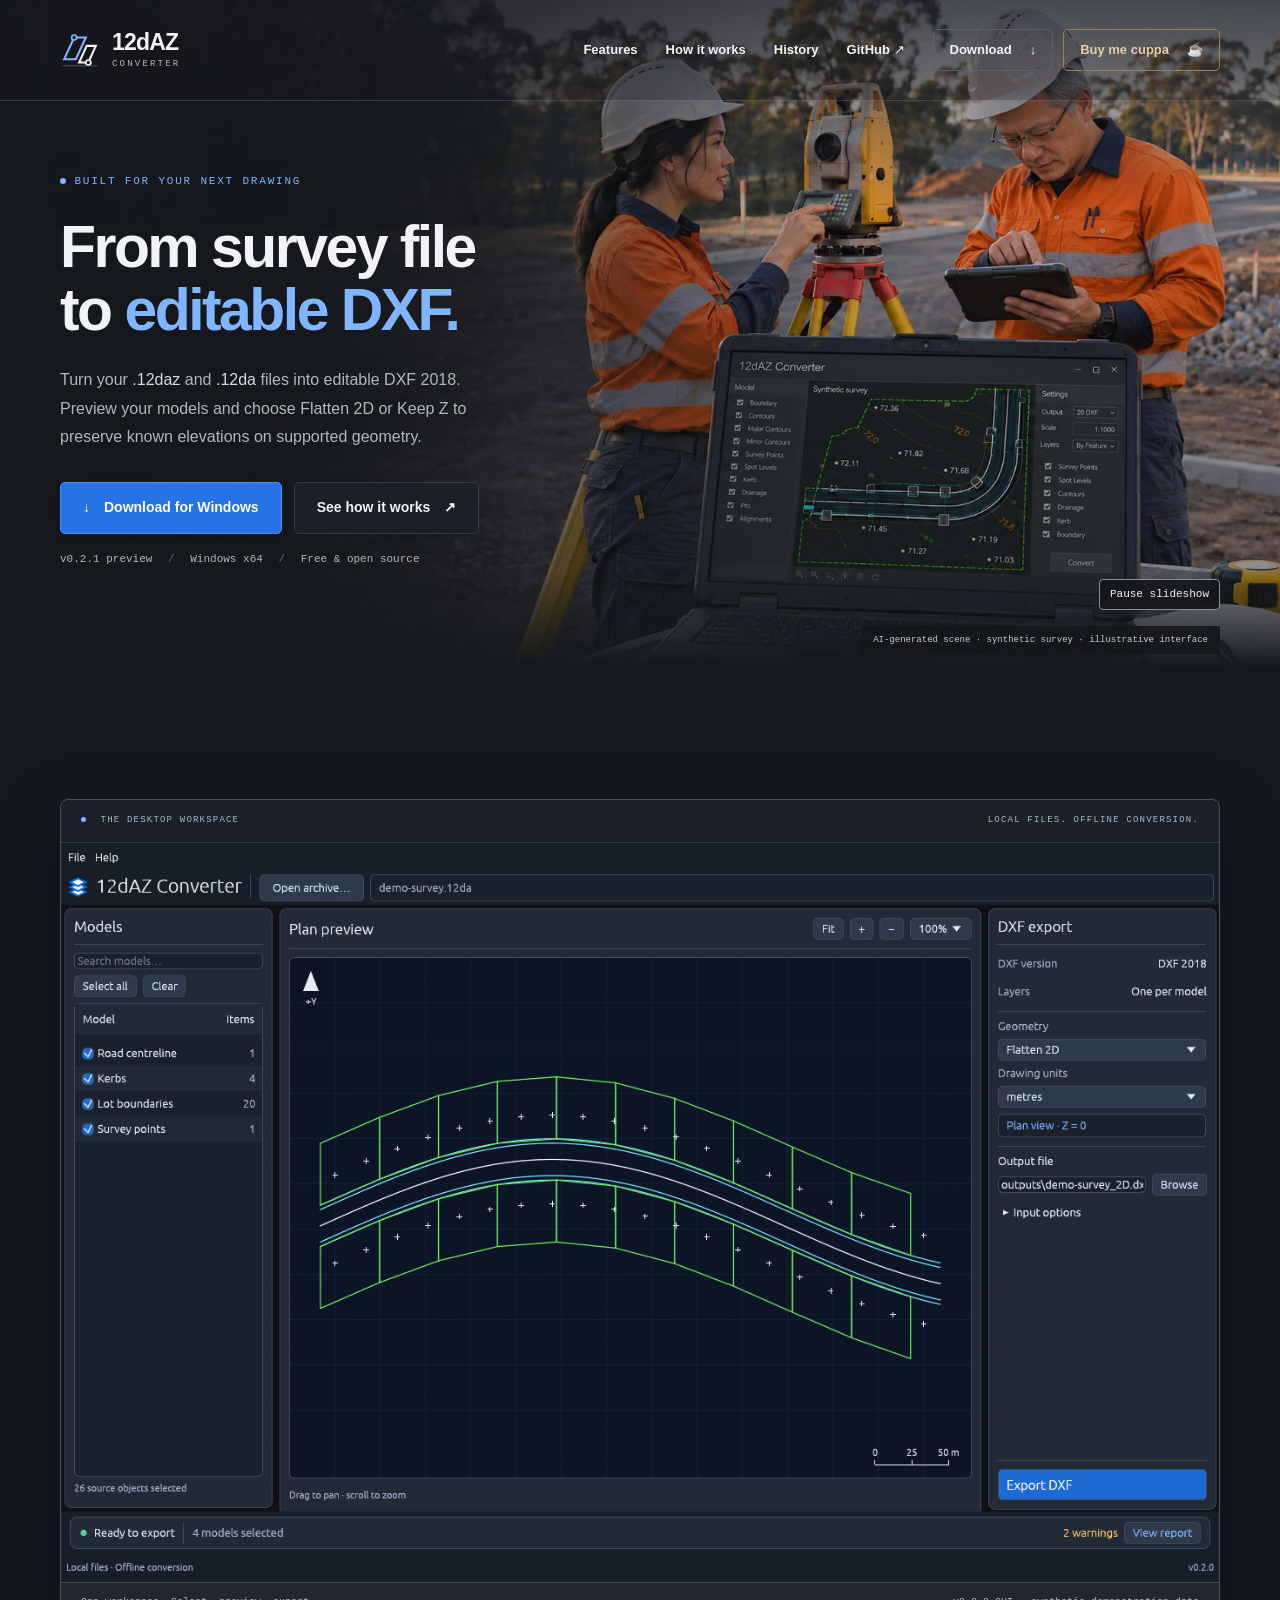
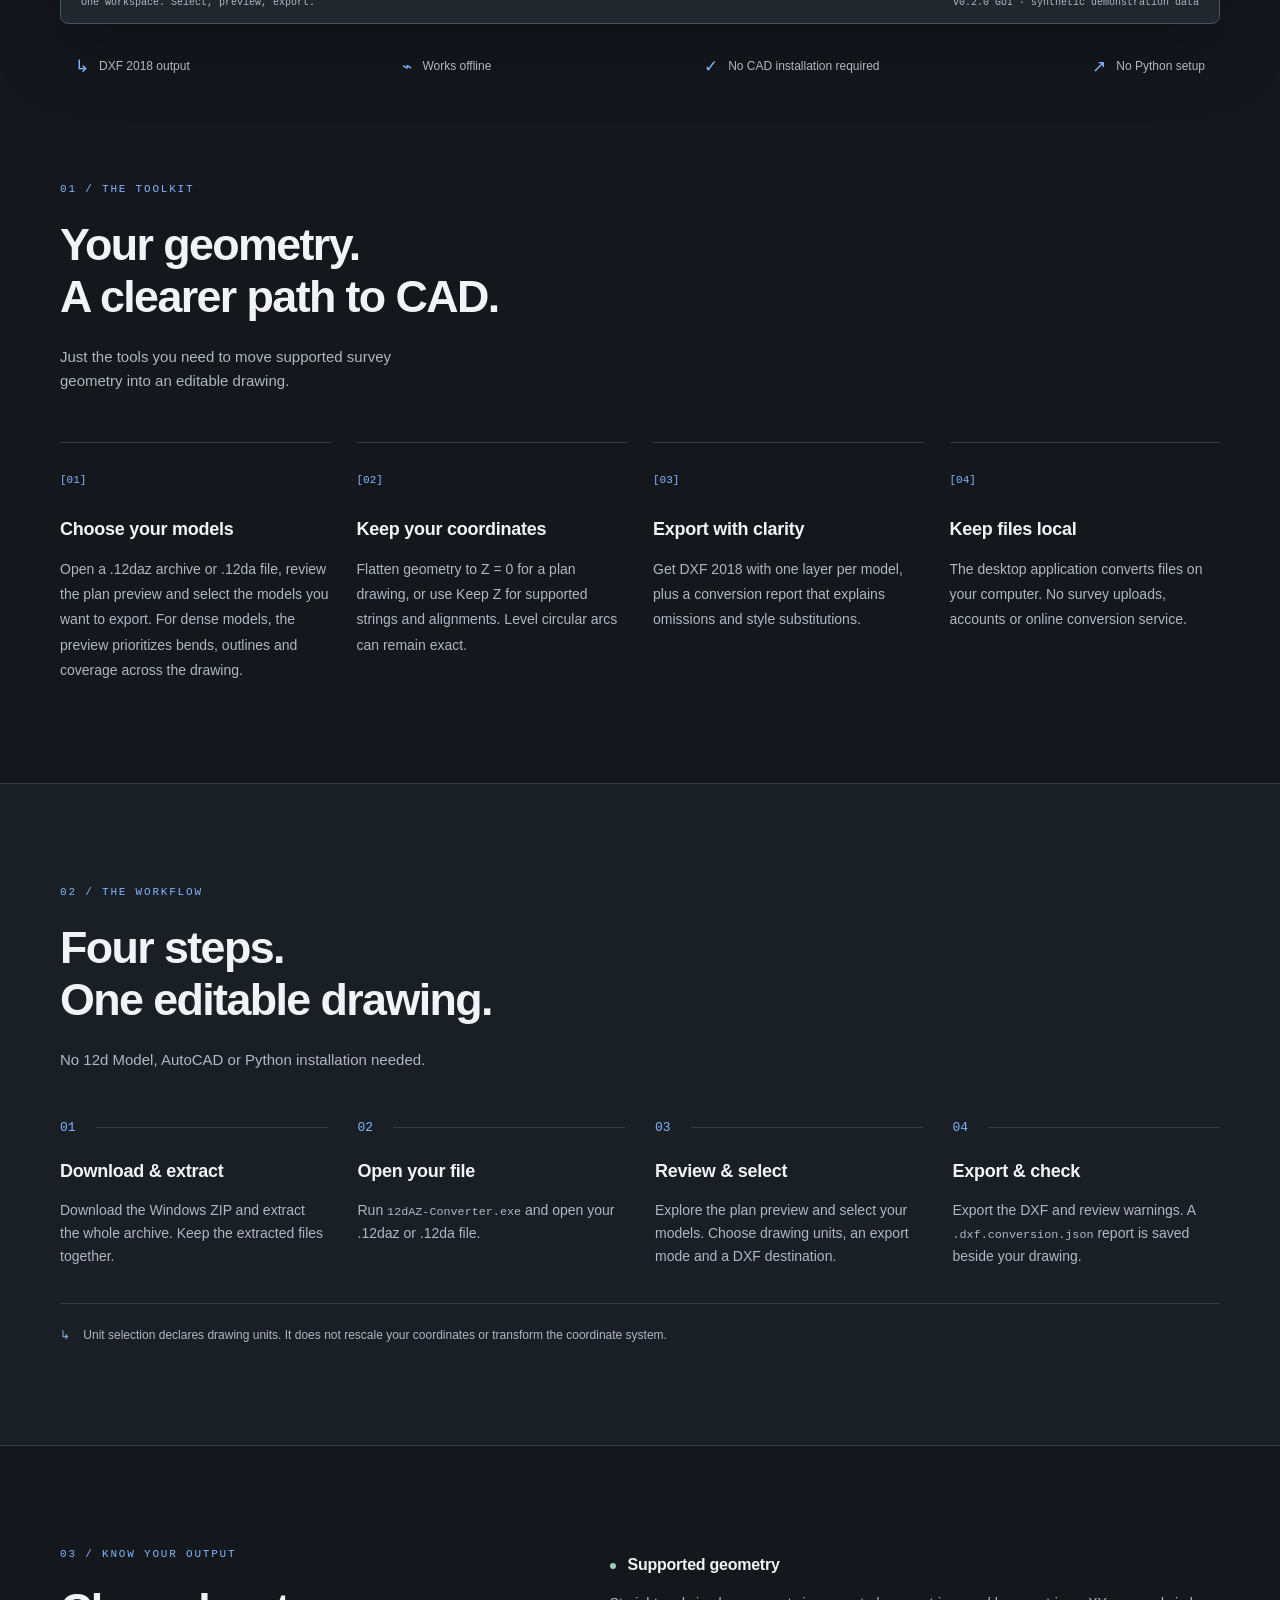
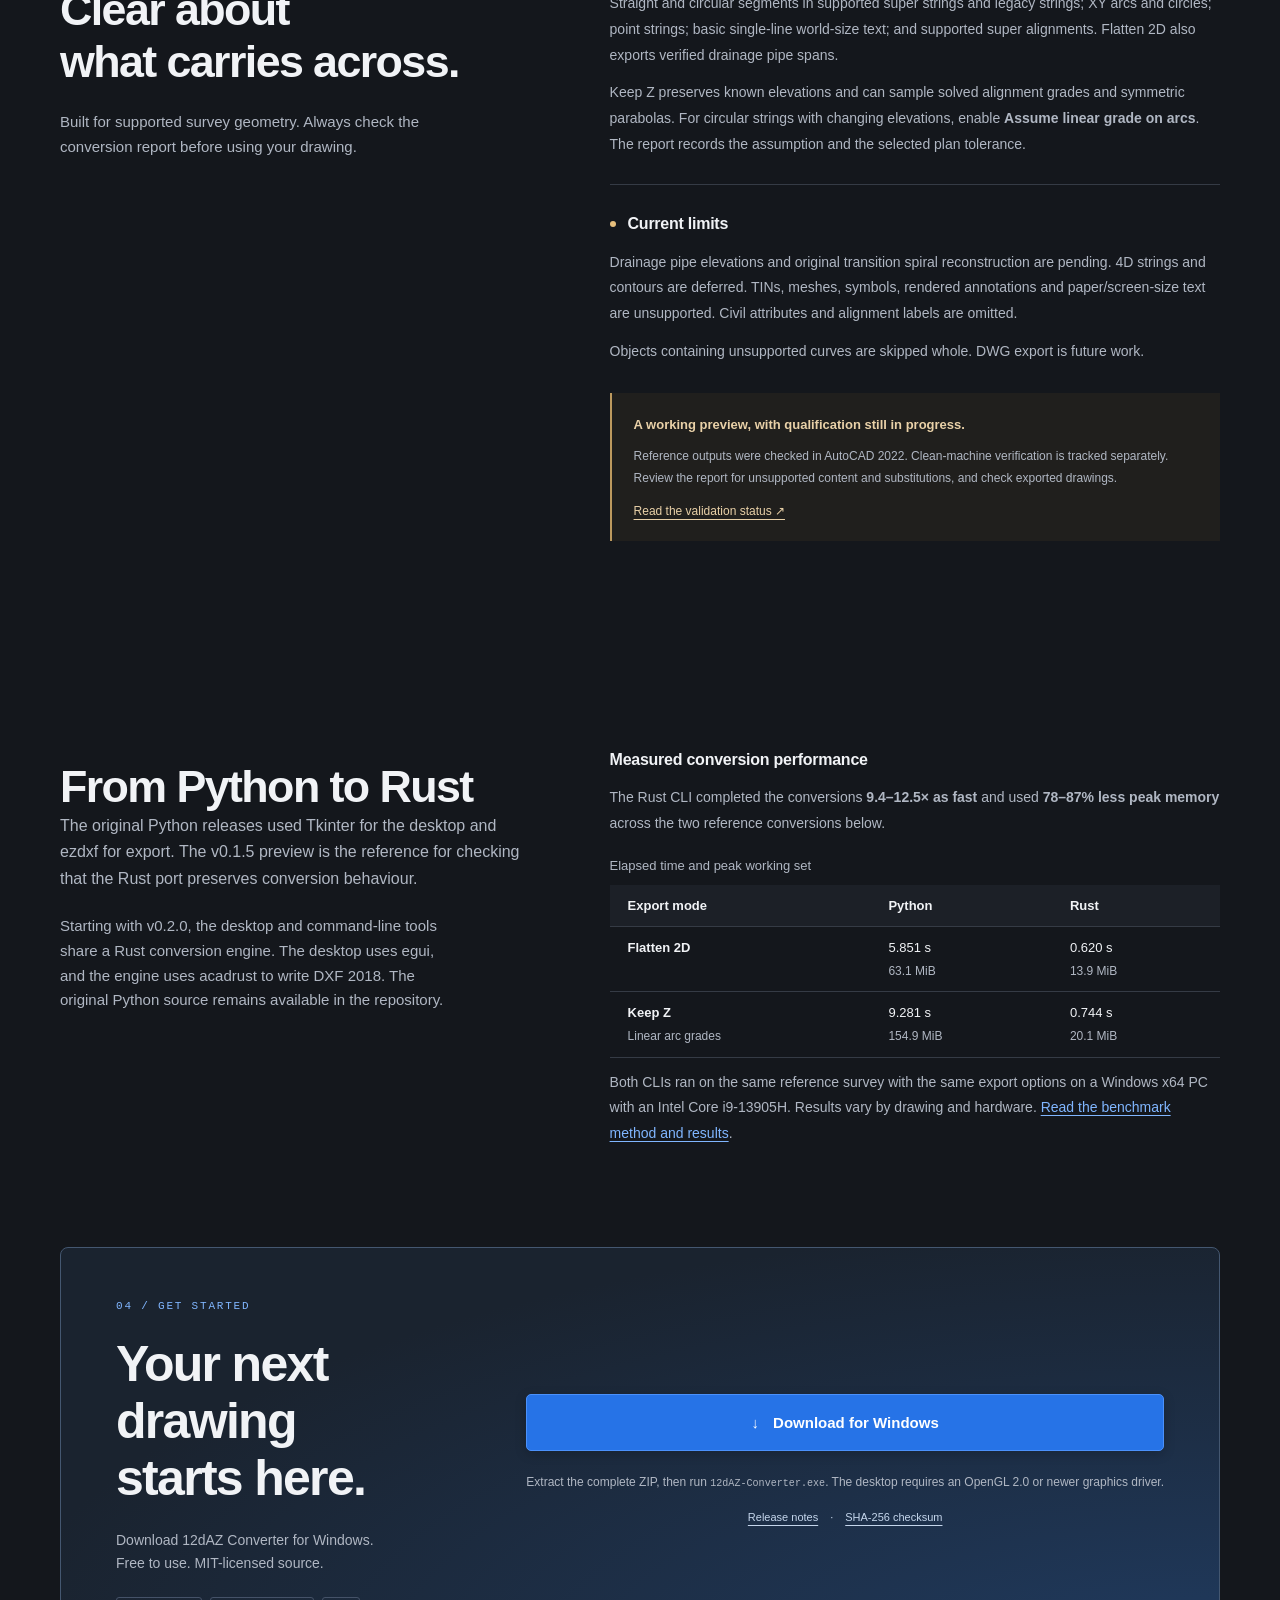
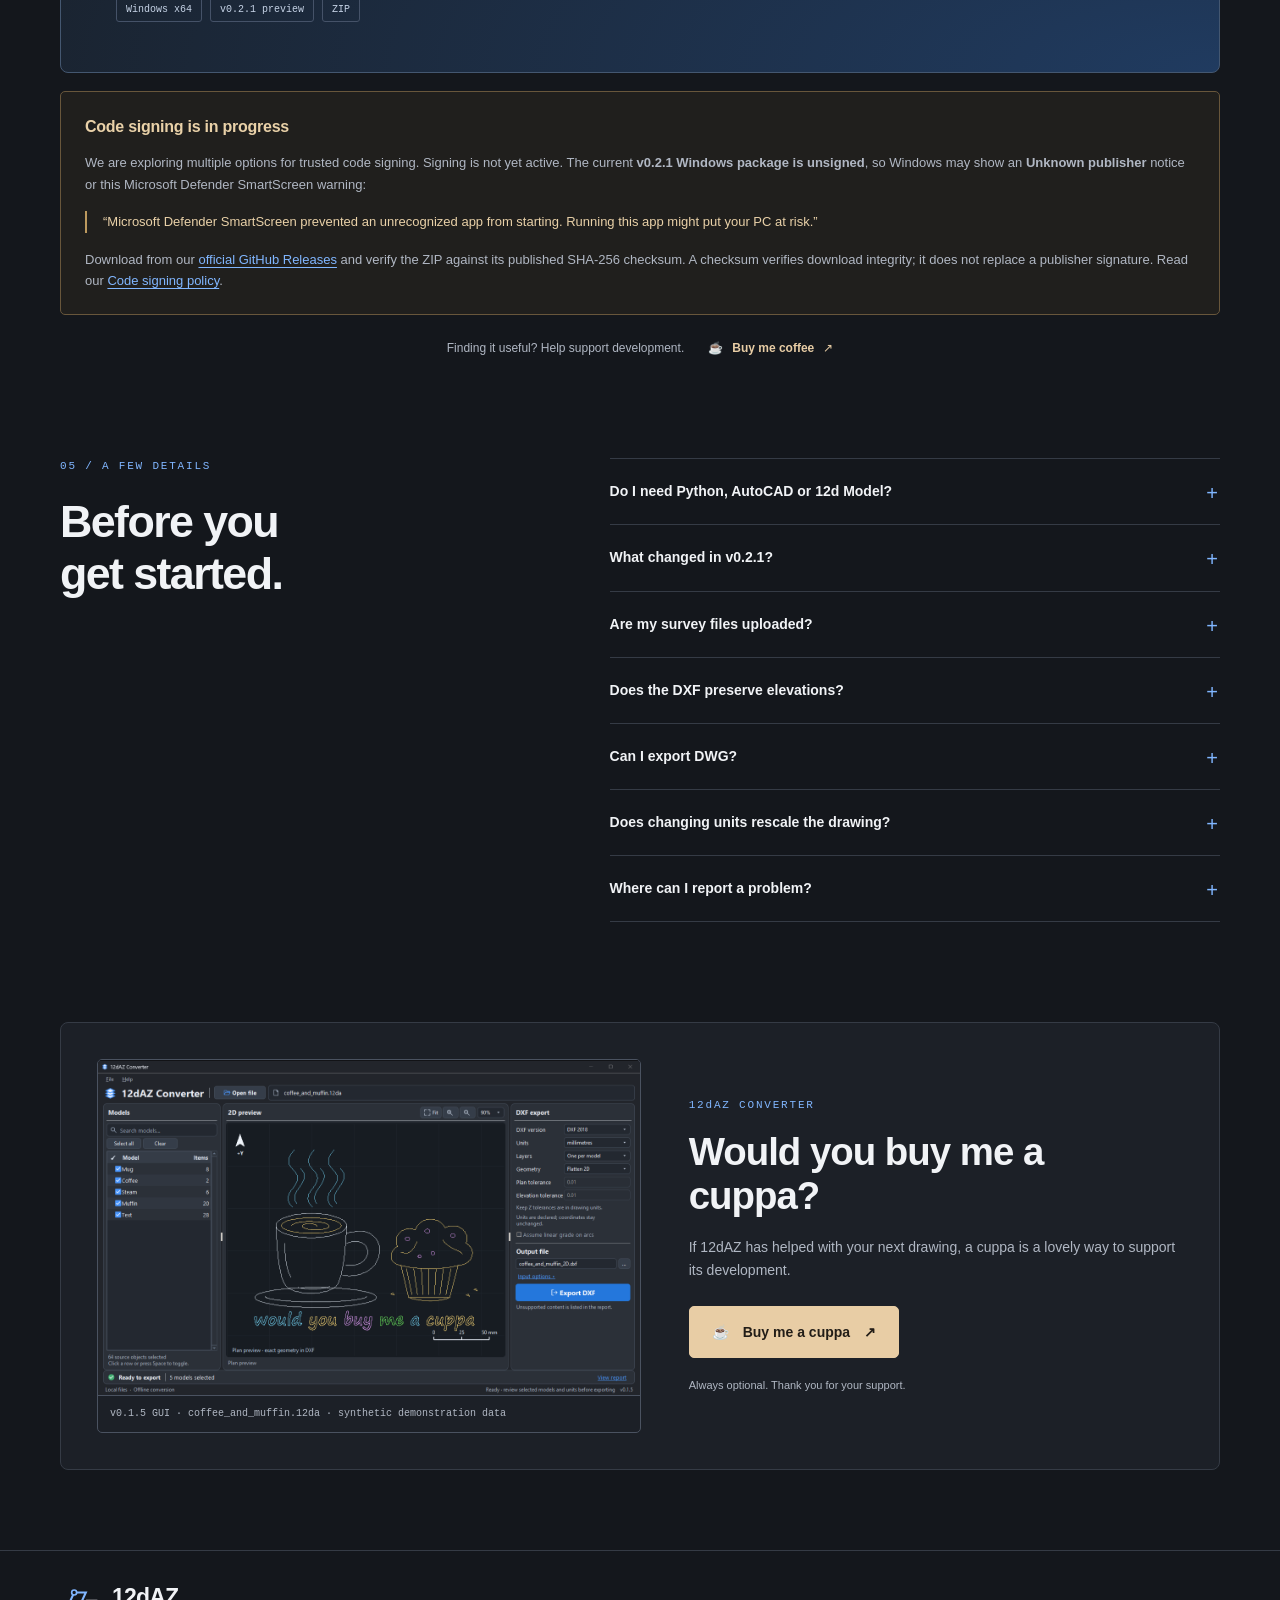
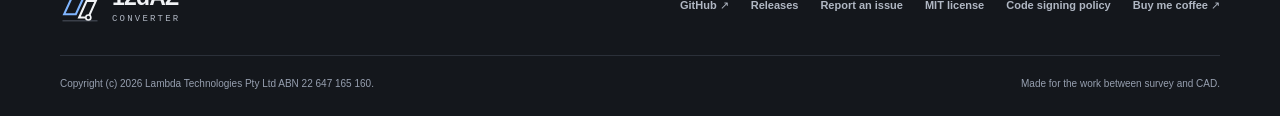
==== commit cd5381e6: "Point public downloads to v0.2.1" ====
--- a/website/index.html
+++ b/website/index.html
@@ -89,7 +89,7 @@
         <div class="hero-actions">
           <a
             class="button button-primary"
-            href="https://github.com/Ala-Ismail/12daz-App/releases/download/v0.2.0/12dAZ-Converter-0.2.0-Windows-x64.zip"
+            href="https://github.com/Ala-Ismail/12daz-App/releases/download/v0.2.1/12dAZ-Converter-0.2.1-Windows-x64.zip"
             ><span aria-hidden="true">↓</span> Download for Windows</a
           >
           <a class="button button-secondary" href="#how-it-works"
@@ -97,7 +97,7 @@
           >
         </div>
         <p class="release-meta">
-          v0.2.0 preview <span aria-hidden="true">/</span> Windows x64
+          v0.2.1 preview <span aria-hidden="true">/</span> Windows x64
           <span aria-hidden="true">/</span> Free &amp; open source
         </p>
           </div>
@@ -379,14 +379,14 @@
               MIT-licensed source.
             </p>
             <div class="download-tags">
-              <span>Windows x64</span><span>v0.2.0 preview</span
+              <span>Windows x64</span><span>v0.2.1 preview</span
               ><span>ZIP</span>
             </div>
           </div>
           <div class="download-actions">
             <a
               class="button button-primary"
-              href="https://github.com/Ala-Ismail/12daz-App/releases/download/v0.2.0/12dAZ-Converter-0.2.0-Windows-x64.zip"
+              href="https://github.com/Ala-Ismail/12daz-App/releases/download/v0.2.1/12dAZ-Converter-0.2.1-Windows-x64.zip"
               ><span aria-hidden="true">↓</span> Download for Windows</a
             >
             <p>
@@ -395,11 +395,11 @@
             </p>
             <div class="release-links">
               <a
-                href="https://github.com/Ala-Ismail/12daz-App/releases/tag/v0.2.0"
+                href="https://github.com/Ala-Ismail/12daz-App/releases/tag/v0.2.1"
                 >Release notes</a
               ><span aria-hidden="true">·</span
               ><a
-                href="https://github.com/Ala-Ismail/12daz-App/releases/download/v0.2.0/SHA256SUMS.txt"
+                href="https://github.com/Ala-Ismail/12daz-App/releases/download/v0.2.1/SHA256SUMS.txt"
                 >SHA-256 checksum</a
               >
             </div>
@@ -410,7 +410,7 @@
           <p>
             We are exploring multiple options for trusted code signing.
             Signing is not yet active. The current
-            <strong>v0.2.0 Windows package is unsigned</strong>, so Windows
+            <strong>v0.2.1 Windows package is unsigned</strong>, so Windows
             may show an <strong>Unknown publisher</strong>
             notice or this Microsoft Defender SmartScreen warning:
           </p>
@@ -455,12 +455,11 @@
             </p>
           </details>
           <details>
-            <summary>What changed in v0.2.0?</summary>
-            <p>
-              The Windows ZIP includes the Rust desktop converter and
-              <code>az12-converter.exe</code> for command-line use. Both use the
-              same conversion engine. Clean-machine verification is tracked separately.
-              <a href="https://github.com/Ala-Ismail/12daz-App/releases/tag/v0.2.0">Read the release notes</a>.
+            <summary>What changed in v0.2.1?</summary>
+            <p>
+              The DXF export panel stays in place when you move the mouse.
+              You can still drag the divider to resize it.
+              <a href="https://github.com/Ala-Ismail/12daz-App/releases/tag/v0.2.1">Read the release notes</a>.
             </p>
           </details>
           <details>
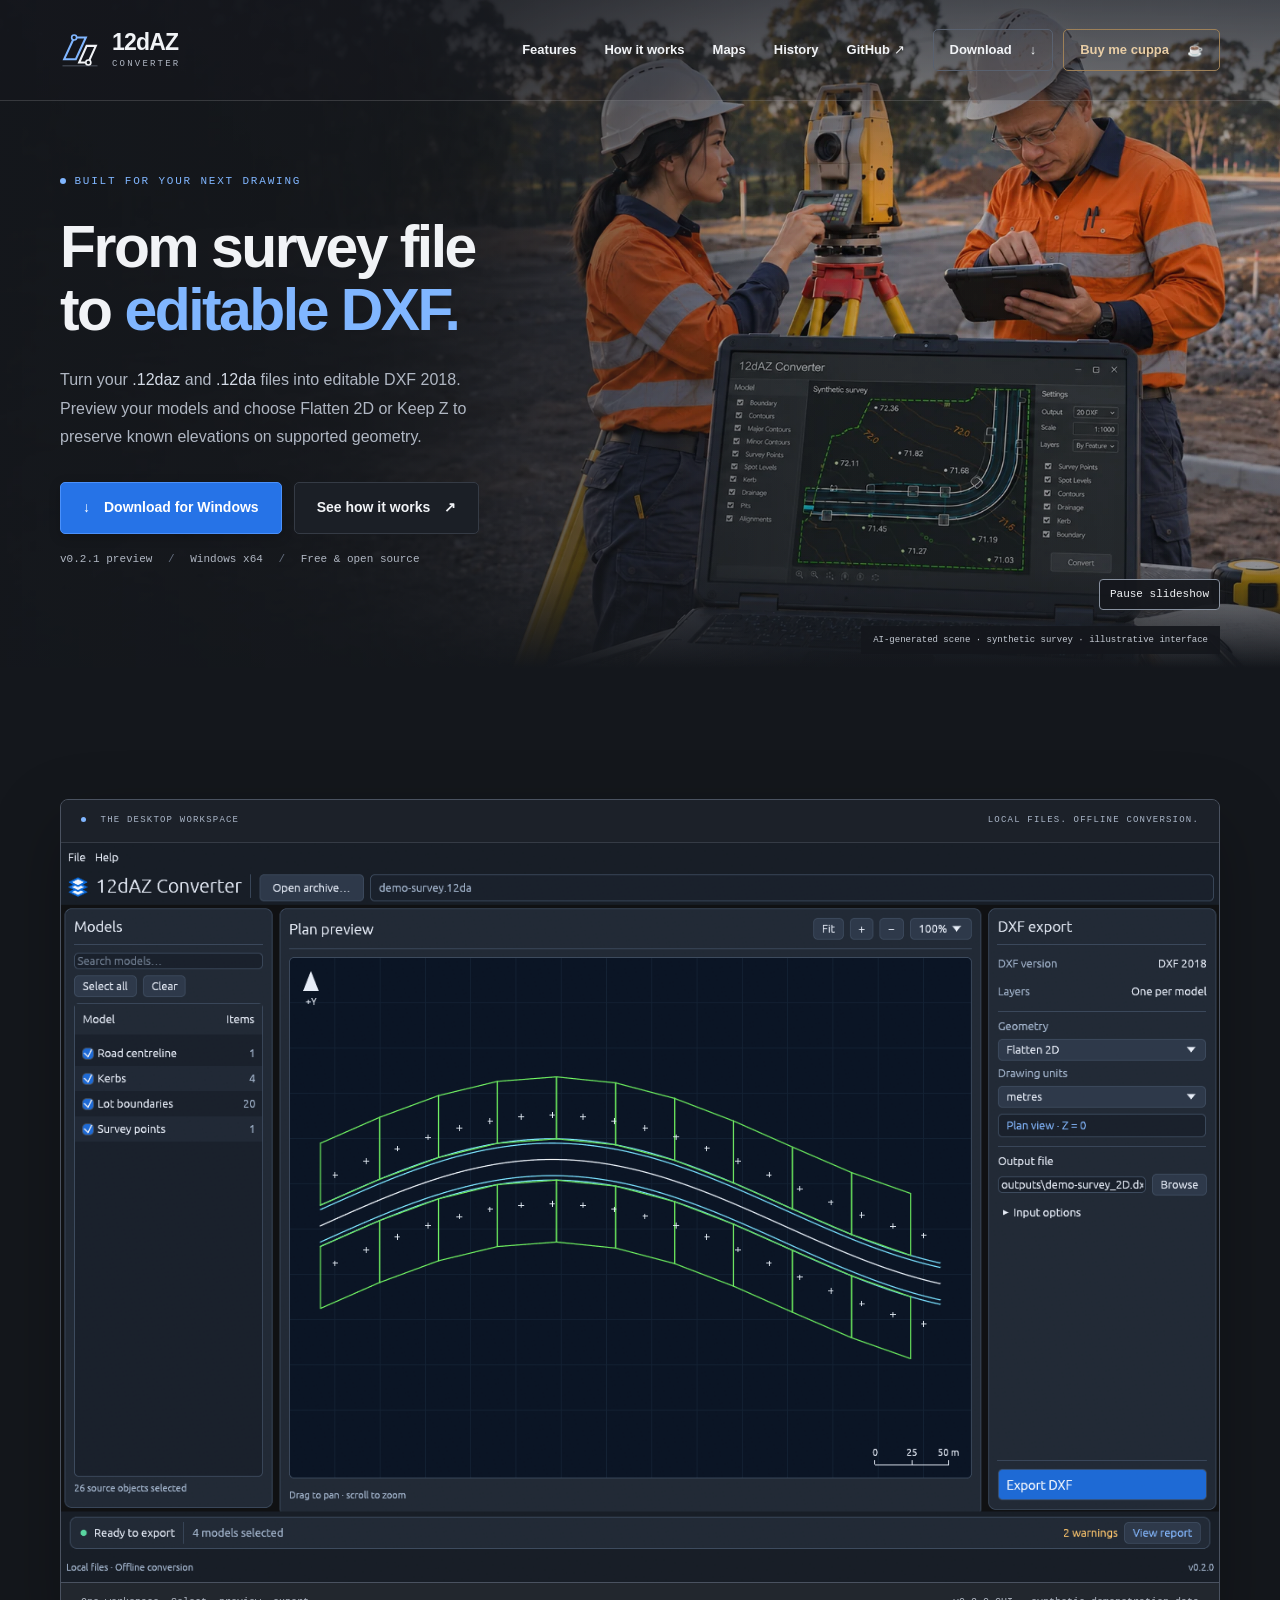
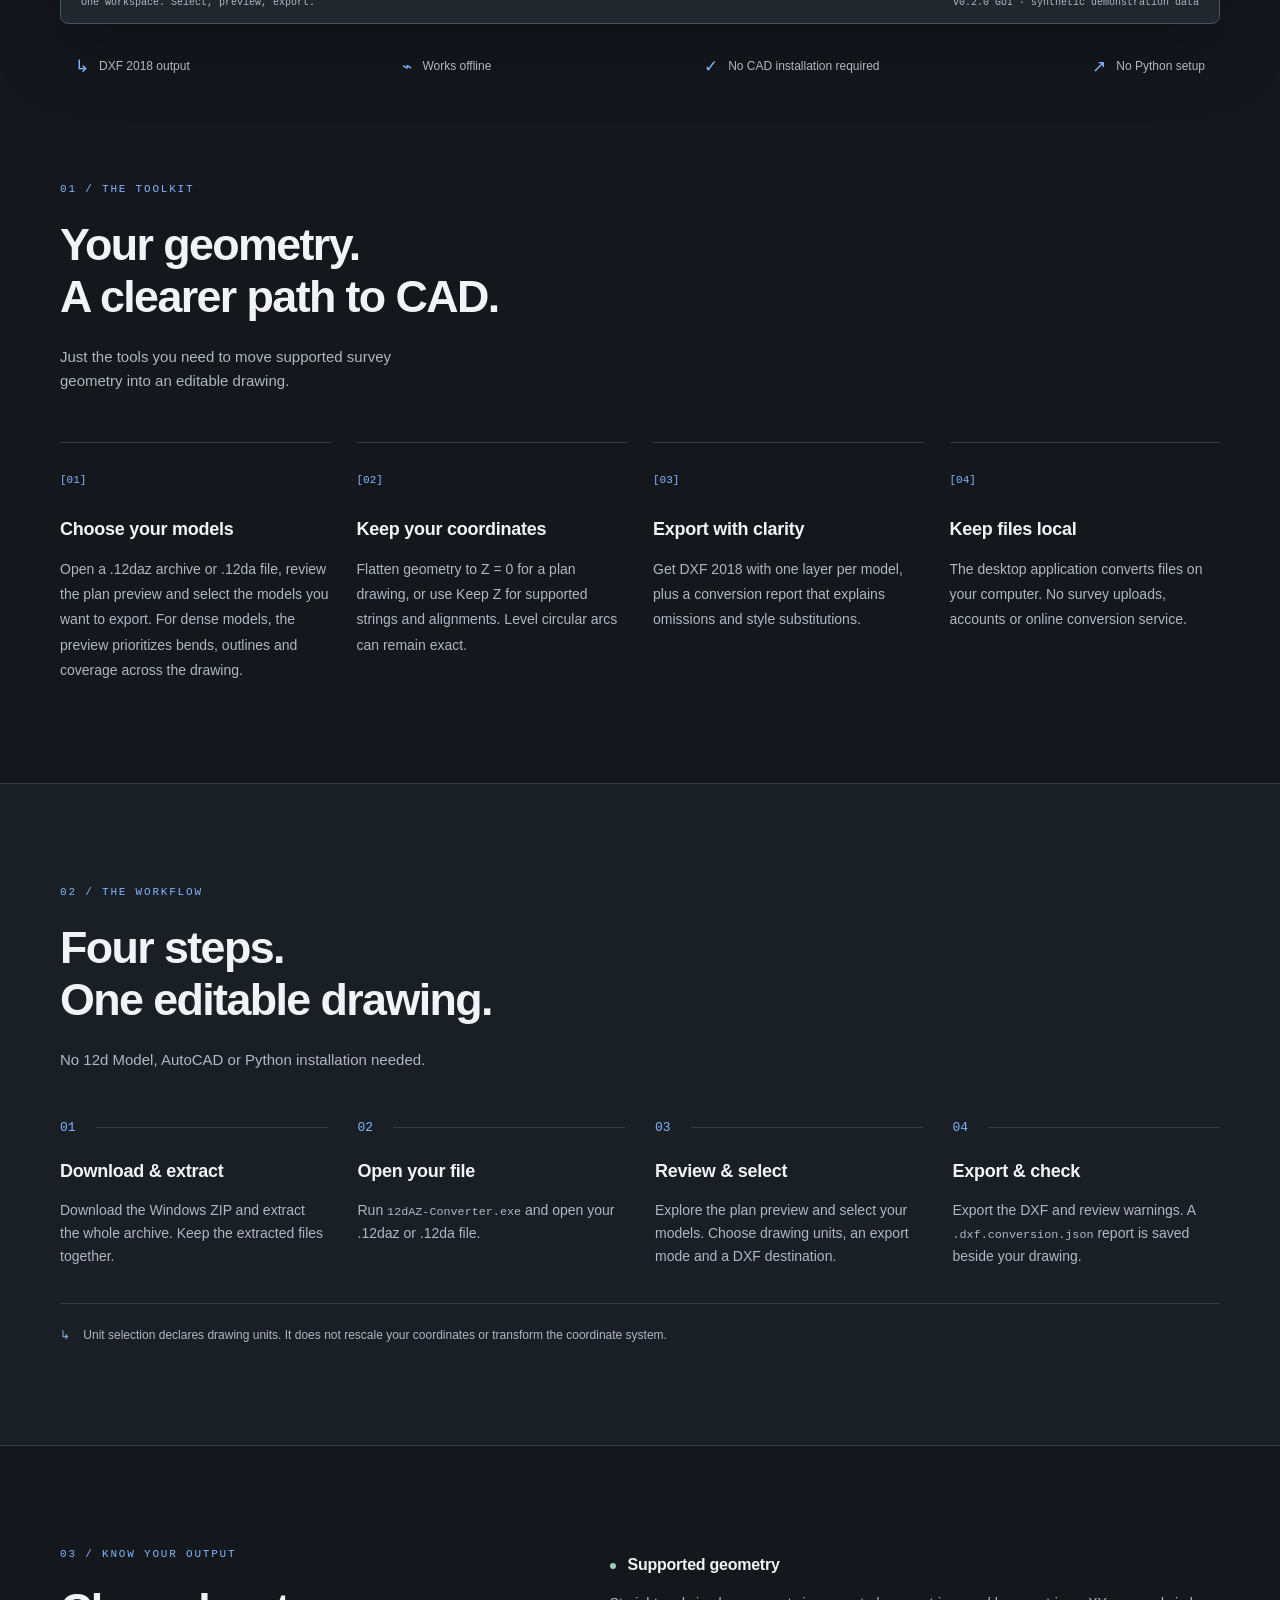
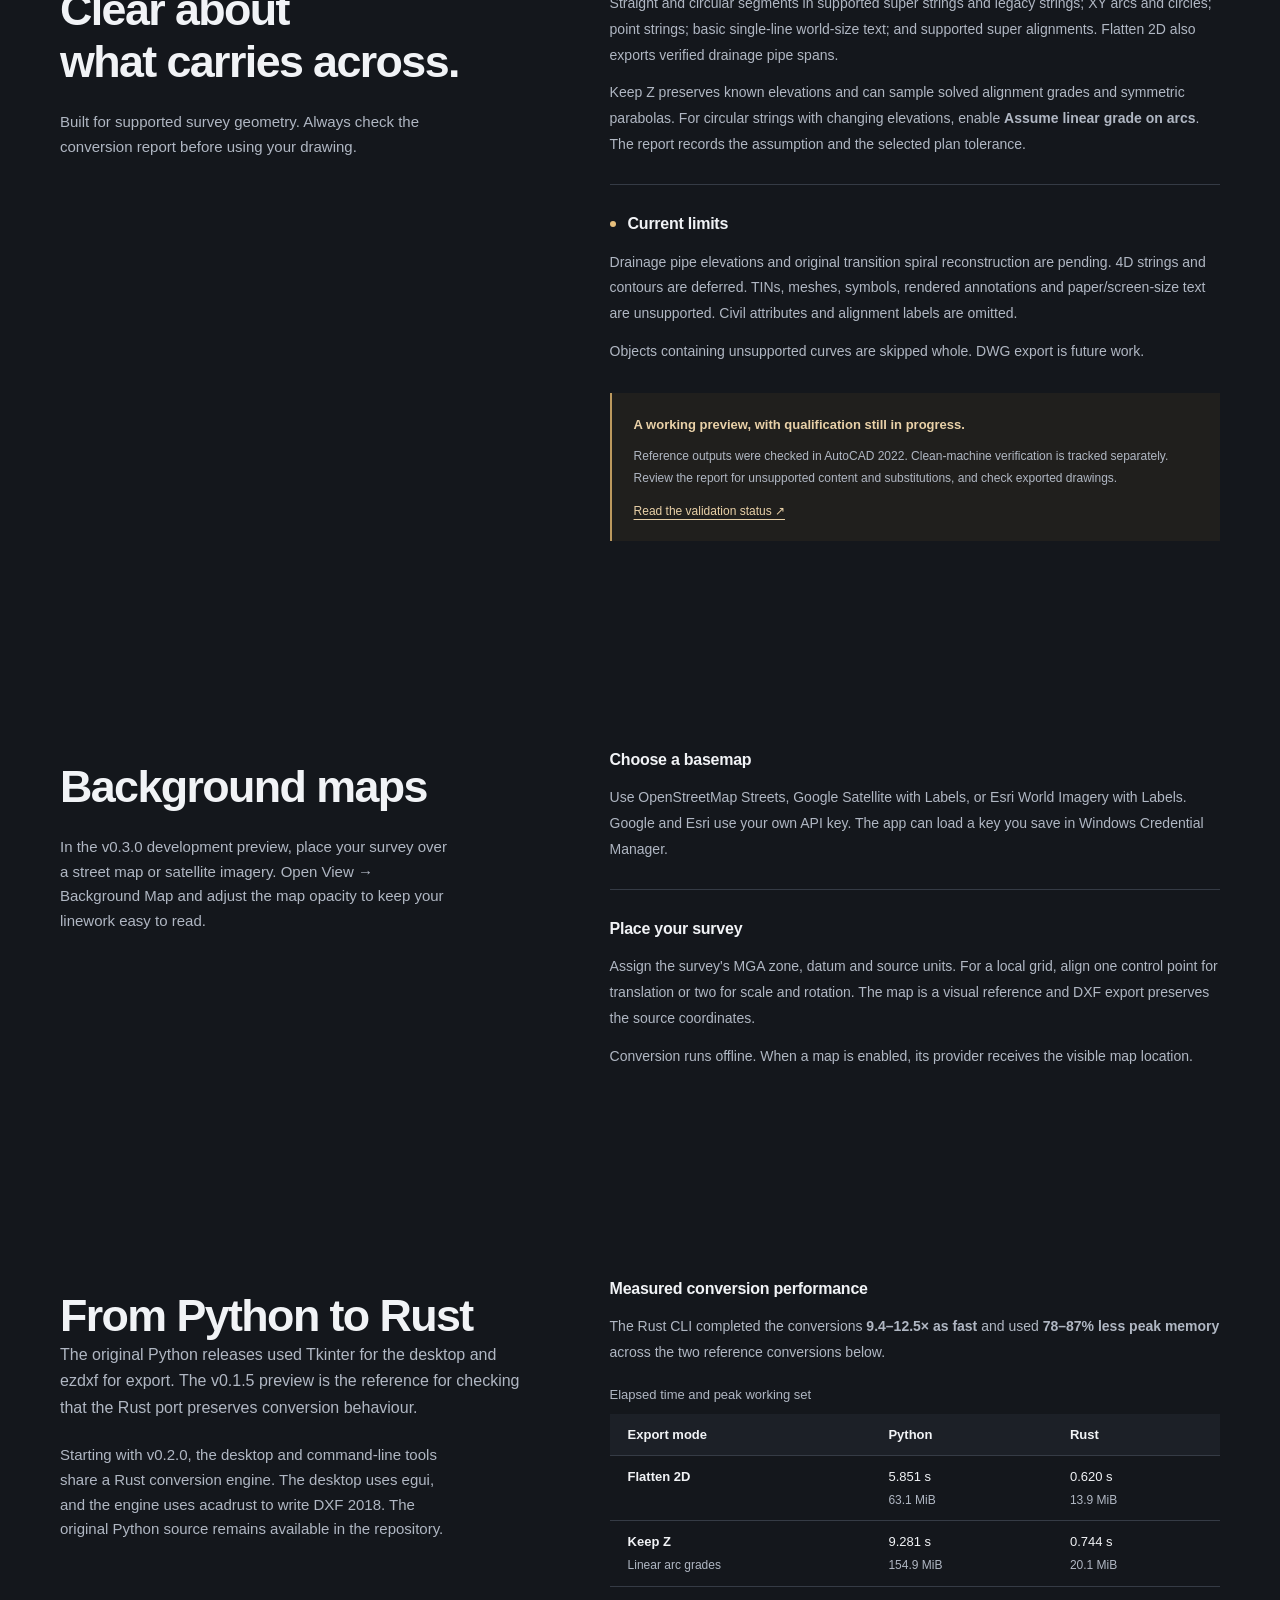
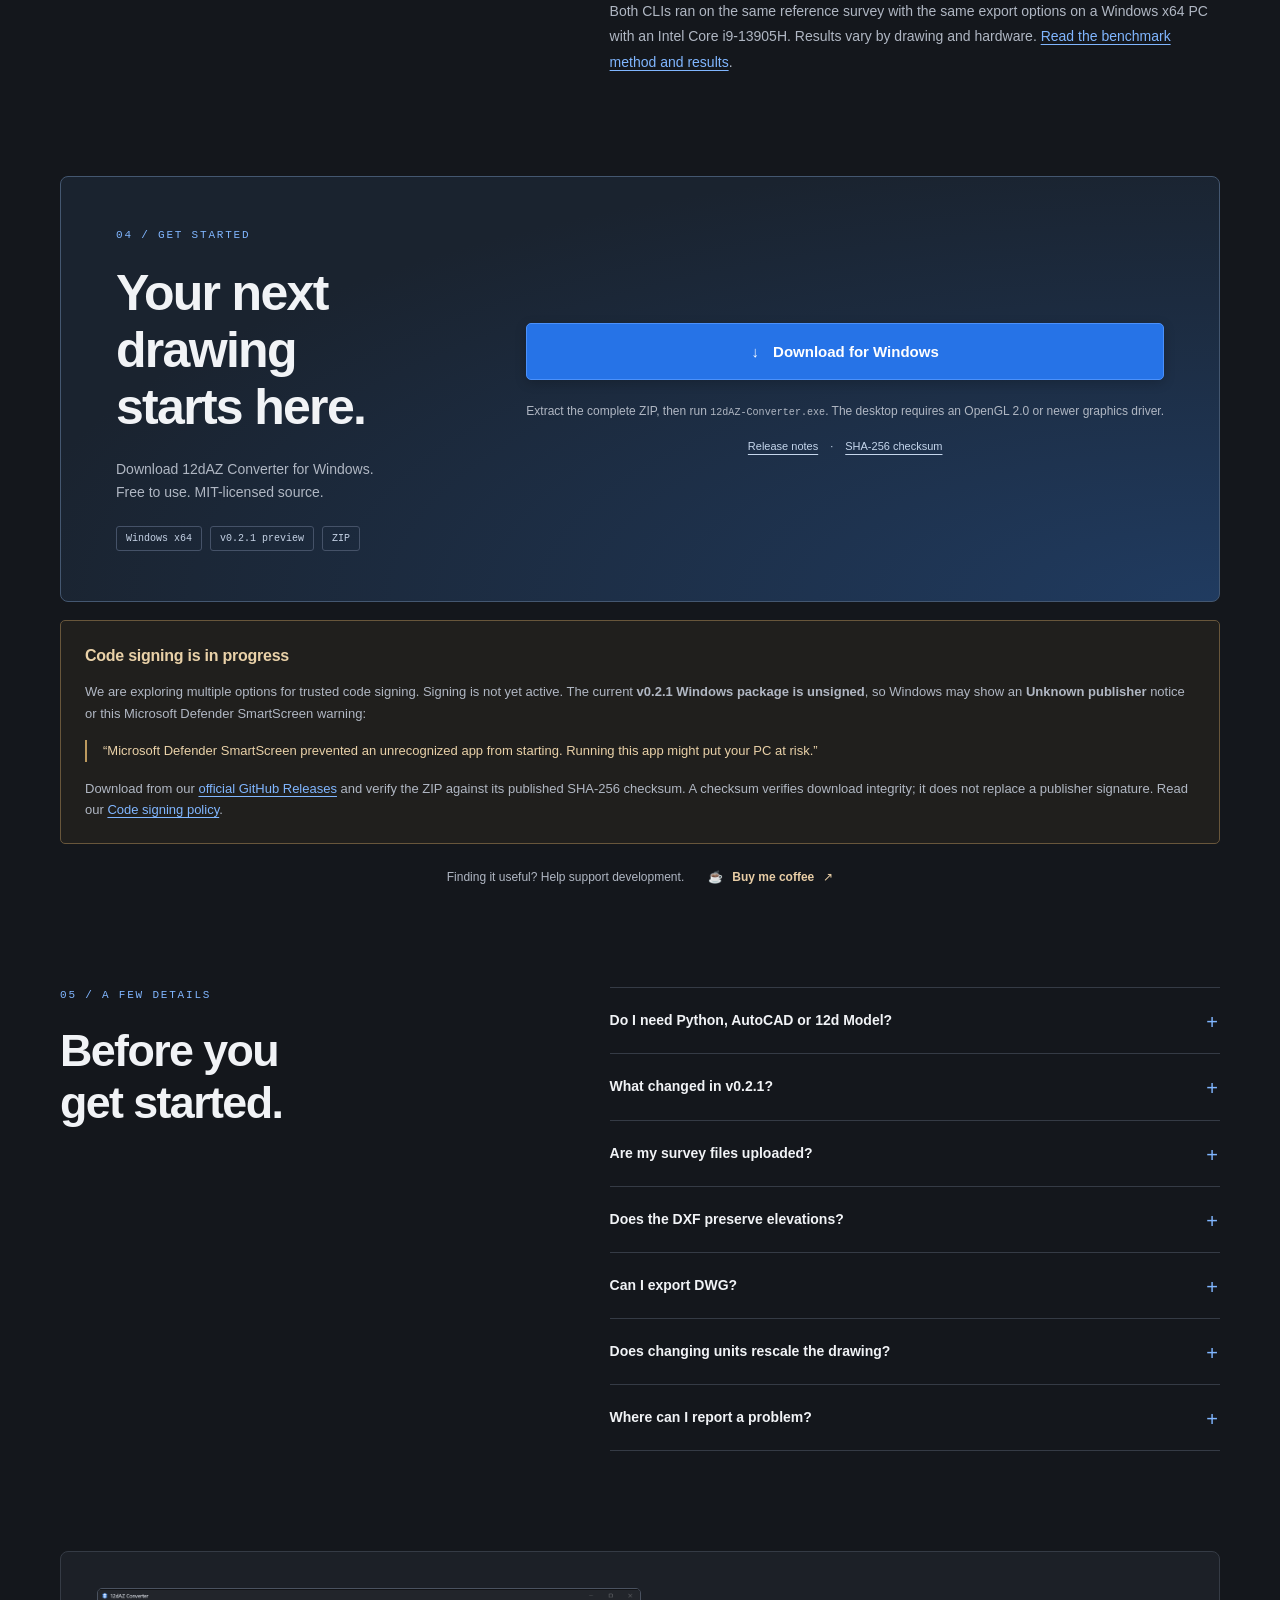
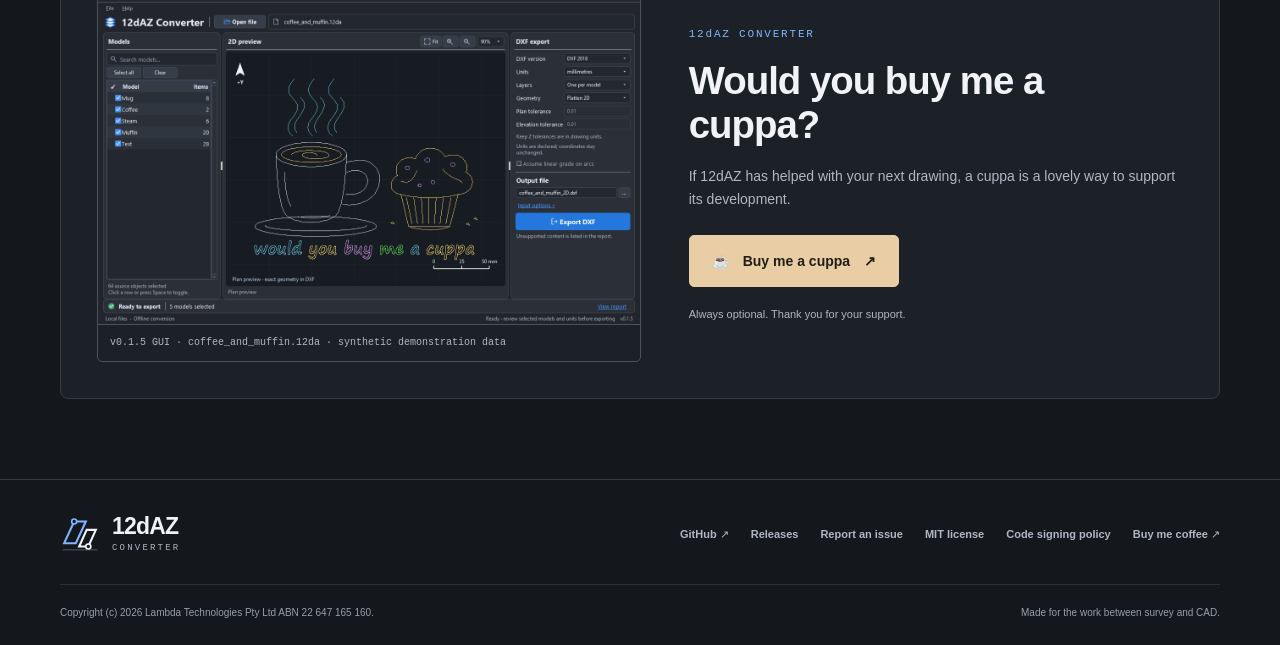
==== commit 2f80bc12: "Describe background map preview on website" ====
--- a/website/index.html
+++ b/website/index.html
@@ -57,6 +57,7 @@
         <nav aria-label="Main navigation">
           <a href="#features">Features</a>
           <a href="#how-it-works">How it works</a>
+          <a href="#background-maps">Maps</a>
           <a href="#history">History</a>
           <a href="https://github.com/Ala-Ismail/12daz-App"
             >GitHub <span aria-hidden="true">↗</span></a
@@ -308,6 +309,44 @@
 
       <section
         class="section container geometry-section"
+        id="background-maps"
+        aria-labelledby="background-maps-title"
+      >
+        <div class="section-heading">
+          <h2 id="background-maps-title">Background maps</h2>
+          <p>
+            In the v0.3.0 development preview, place your survey over a street
+            map or satellite imagery. Open View → Background Map and adjust
+            the map opacity to keep your linework easy to read.
+          </p>
+        </div>
+        <div class="geometry-content">
+          <div class="geometry-group">
+            <h3>Choose a basemap</h3>
+            <p>
+              Use OpenStreetMap Streets, Google Satellite with Labels, or Esri
+              World Imagery with Labels. Google and Esri use your own API key.
+              The app can load a key you save in Windows Credential Manager.
+            </p>
+          </div>
+          <div class="geometry-group">
+            <h3>Place your survey</h3>
+            <p>
+              Assign the survey's MGA zone, datum and source units. For a
+              local grid, align one control point for translation or two for
+              scale and rotation. The map is a visual reference and DXF export
+              preserves the source coordinates.
+            </p>
+            <p>
+              Conversion runs offline. When a map is enabled, its provider
+              receives the visible map location.
+            </p>
+          </div>
+        </div>
+      </section>
+
+      <section
+        class="section container geometry-section"
         id="history"
         aria-labelledby="history-title"
       >
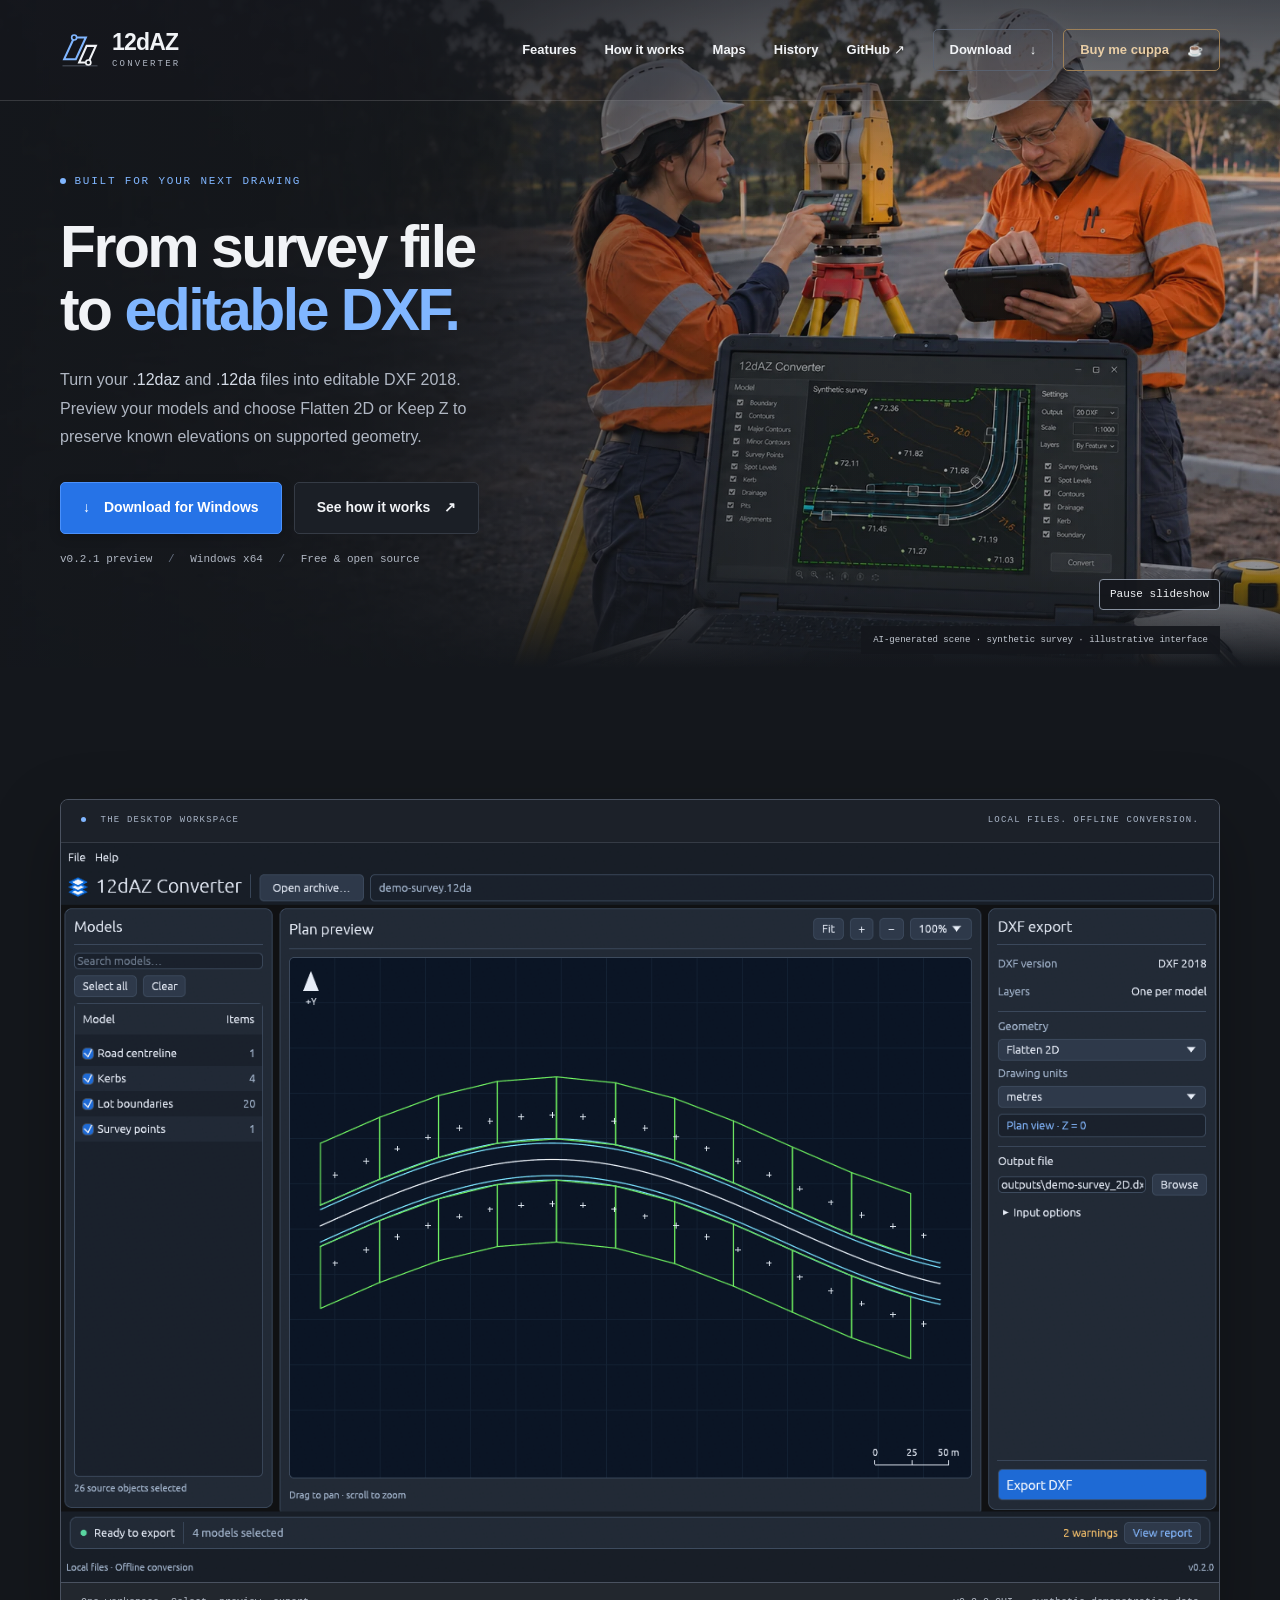
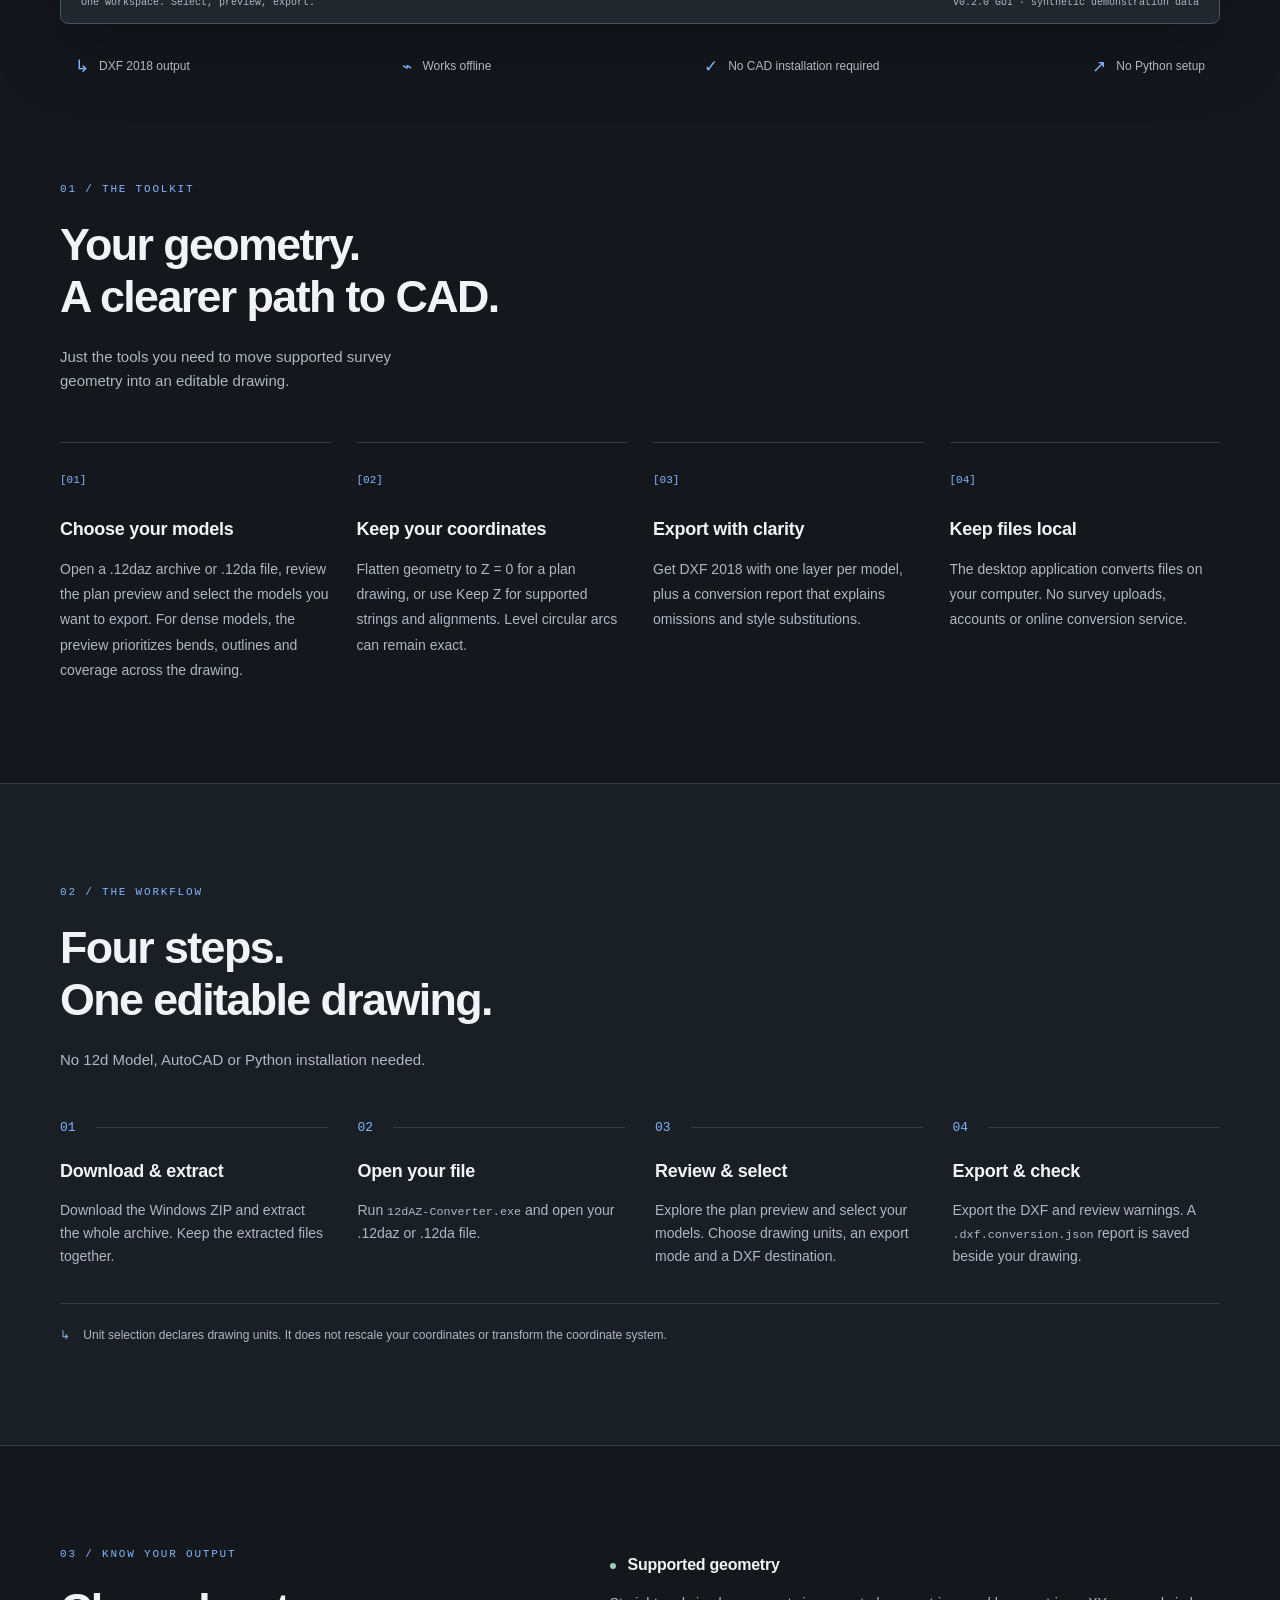
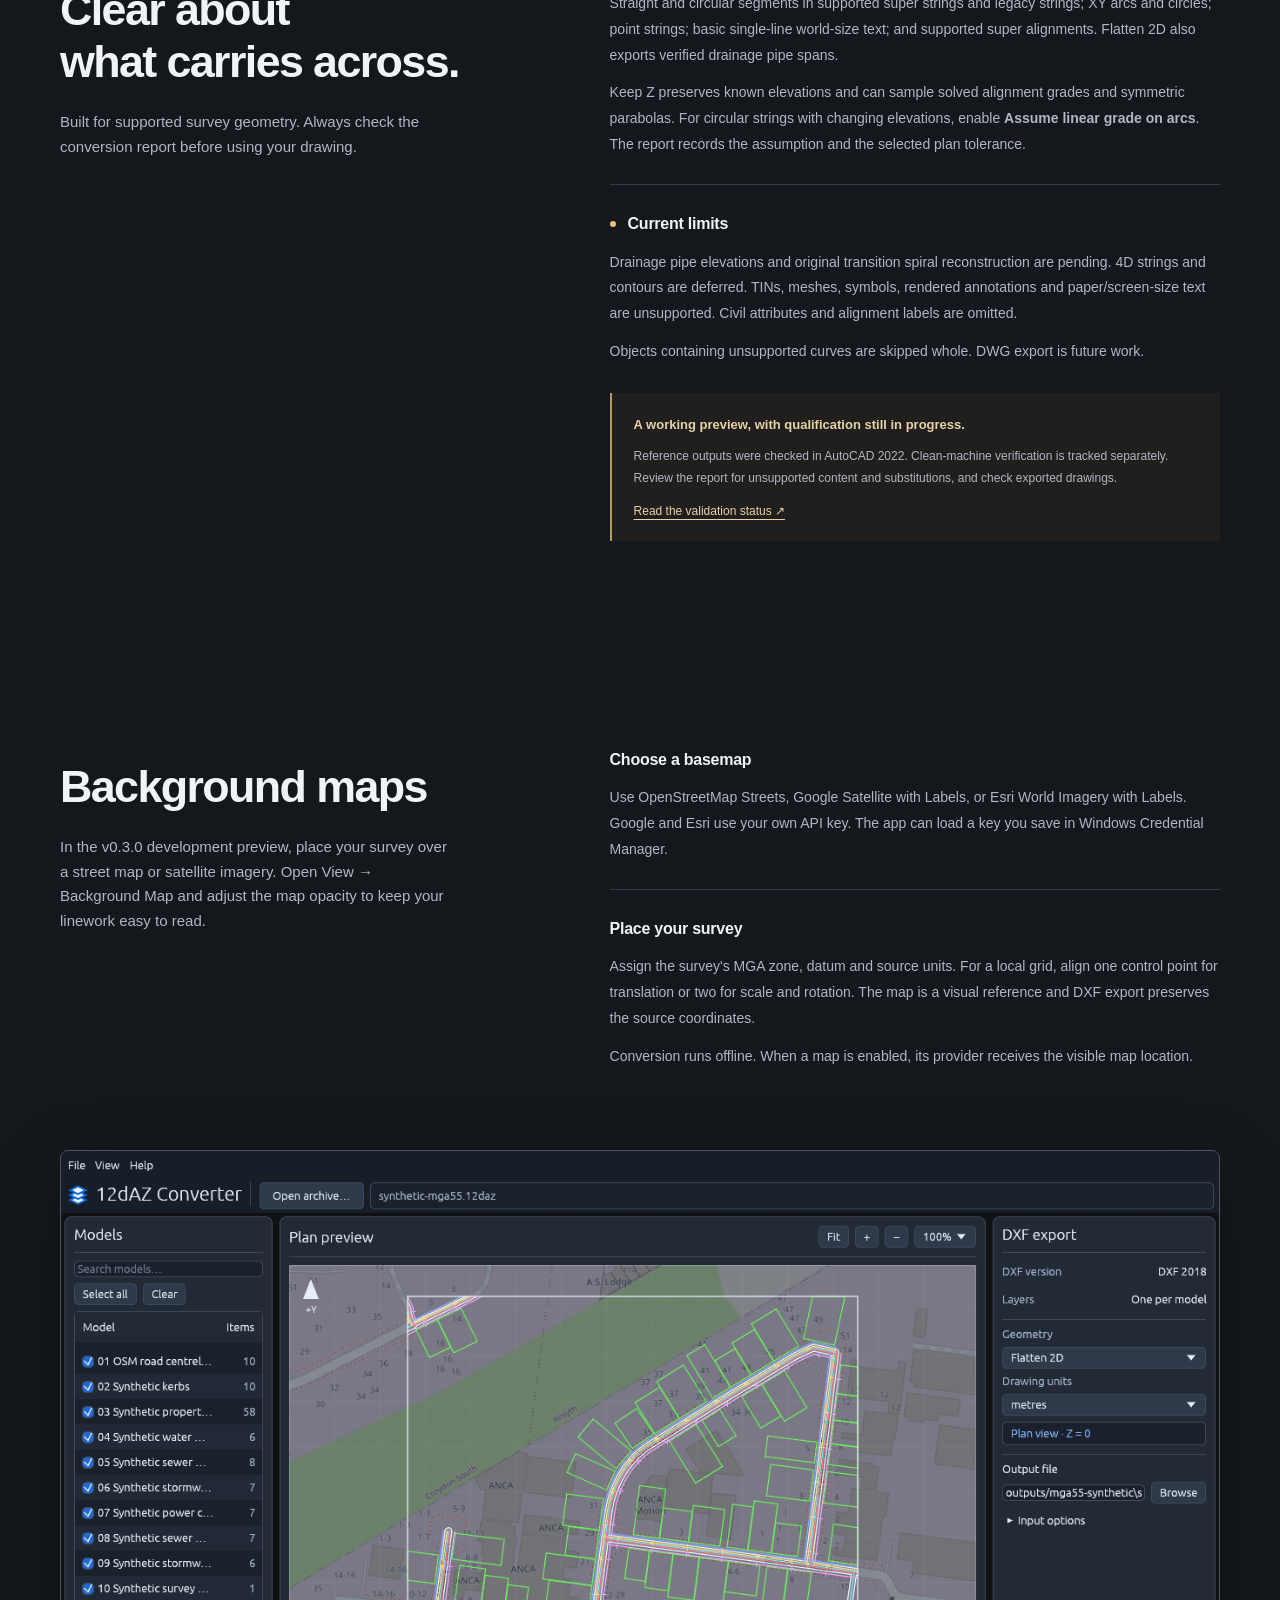
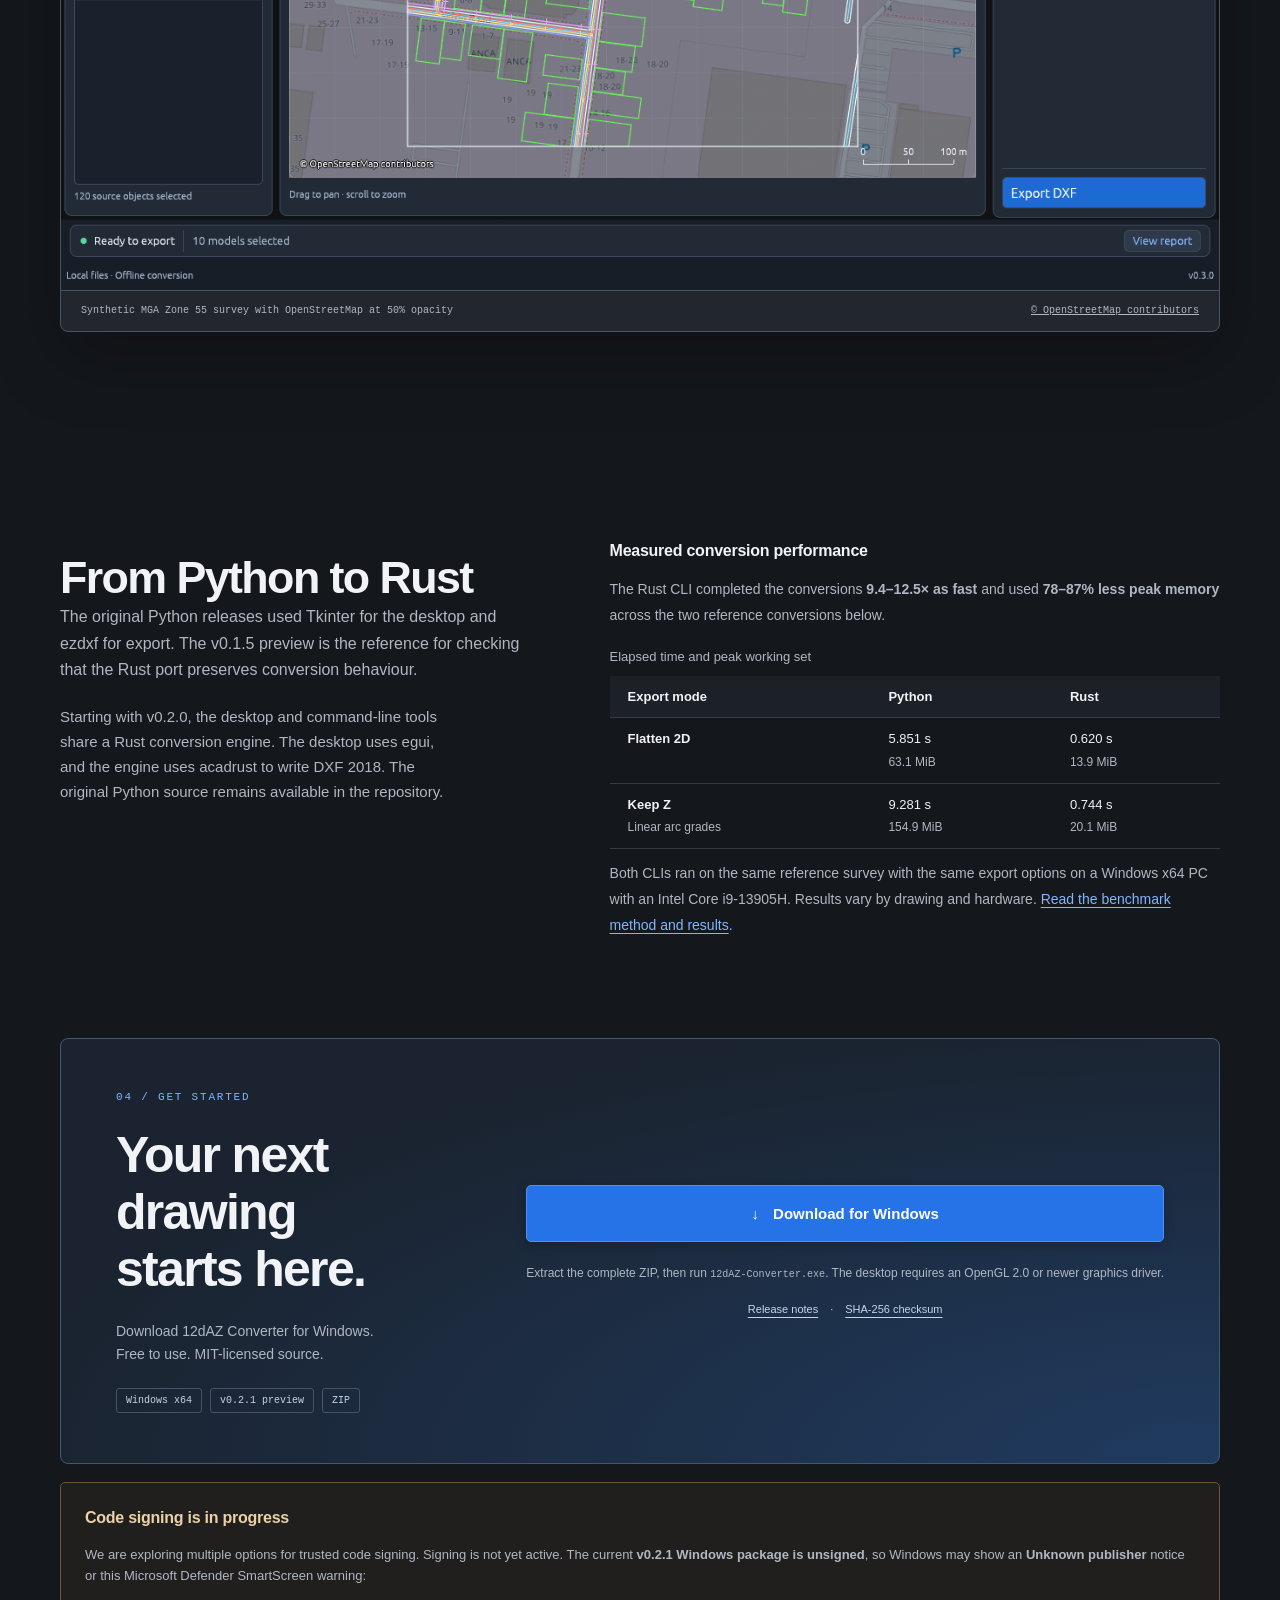
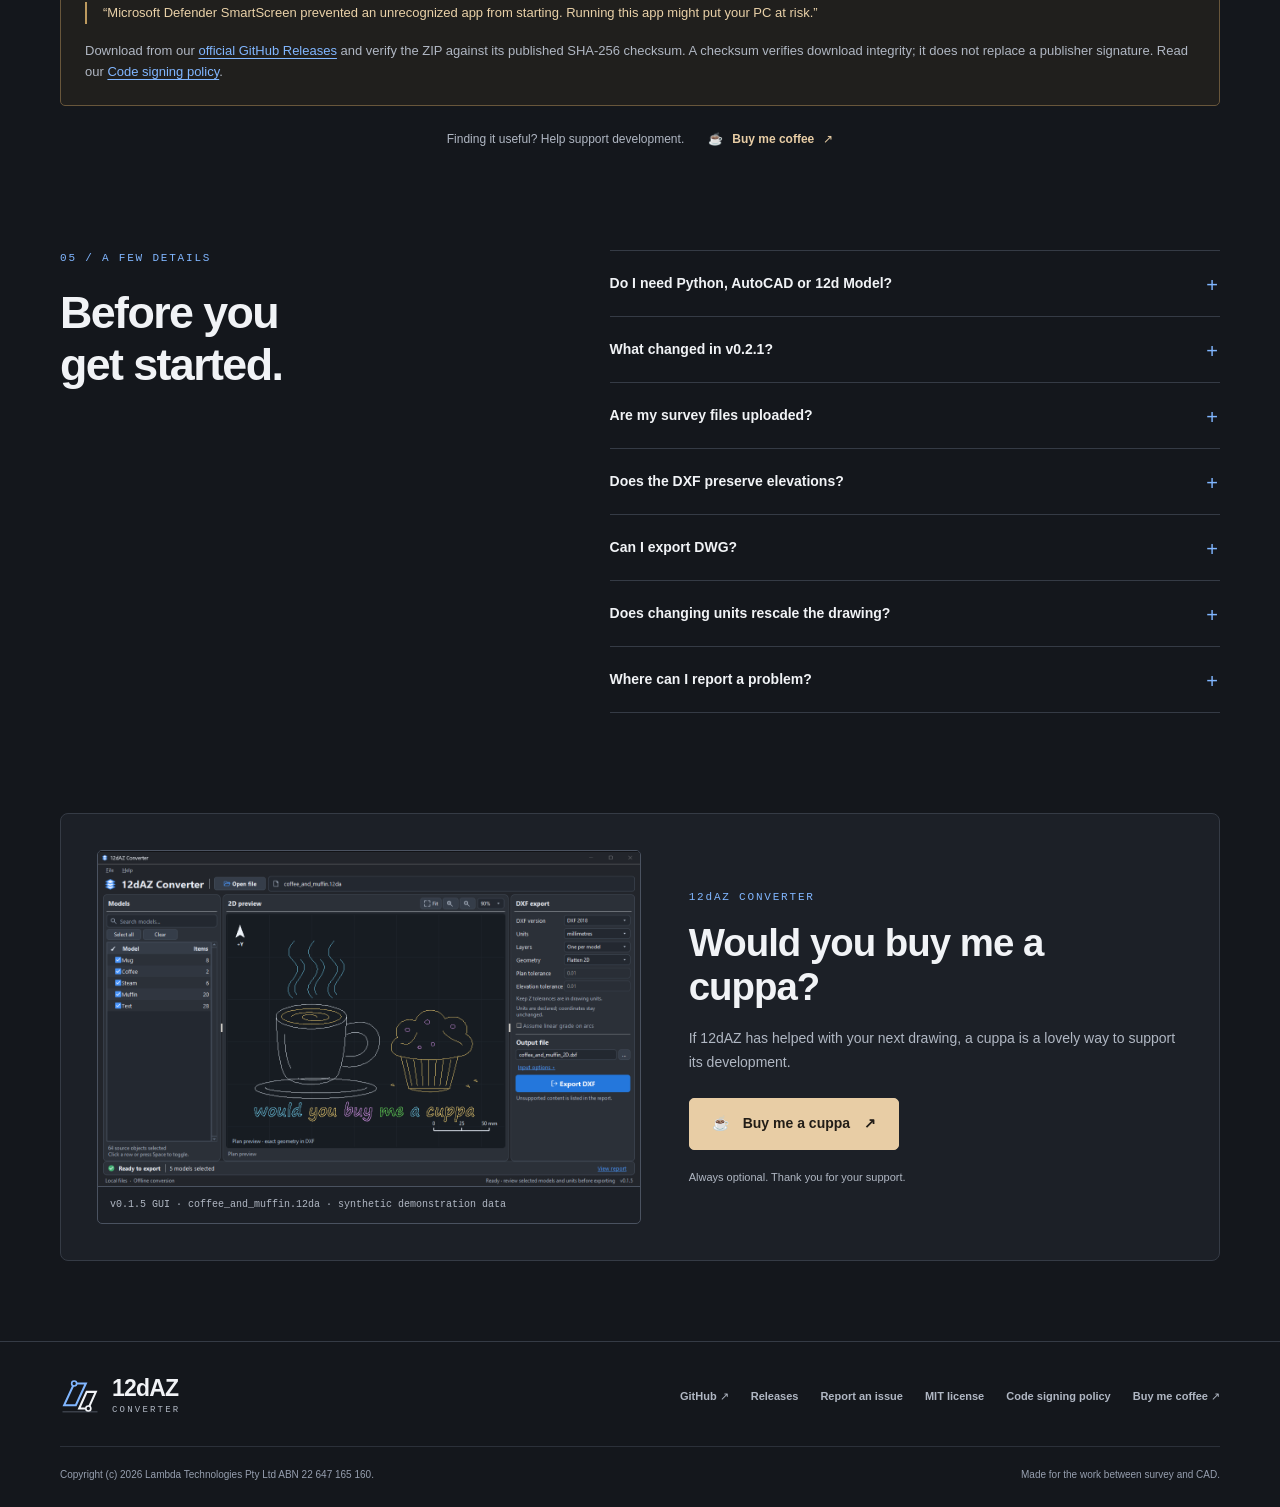
==== commit 598b0fde: "Add registered background maps to the Rust desktop" ====
--- a/website/index.html
+++ b/website/index.html
@@ -343,6 +343,21 @@
             </p>
           </div>
         </div>
+        <figure class="app-preview map-preview">
+          <a href="assets/12daz-converter-mga55-openstreetmap.png">
+            <img
+              src="assets/12daz-converter-mga55-openstreetmap.png"
+              alt="12dAZ Converter showing synthetic road, property and utility linework over an OpenStreetMap basemap"
+              width="1330"
+              height="849"
+              loading="lazy"
+            />
+          </a>
+          <figcaption>
+            <span>Synthetic MGA Zone 55 survey with OpenStreetMap at 50% opacity</span>
+            <a href="https://www.openstreetmap.org/copyright">© OpenStreetMap contributors</a>
+          </figcaption>
+        </figure>
       </section>
 
       <section
--- a/website/styles.css
+++ b/website/styles.css
@@ -399,6 +399,14 @@
 }
 .geometry-content {
   padding-top: 6px;
+}
+#background-maps .map-preview {
+  grid-column: 1 / -1;
+  margin-top: 0;
+}
+.map-preview figcaption a {
+  color: inherit;
+  text-decoration: underline;
 }
 .geometry-group + .geometry-group {
   border-top: 1px solid var(--line);
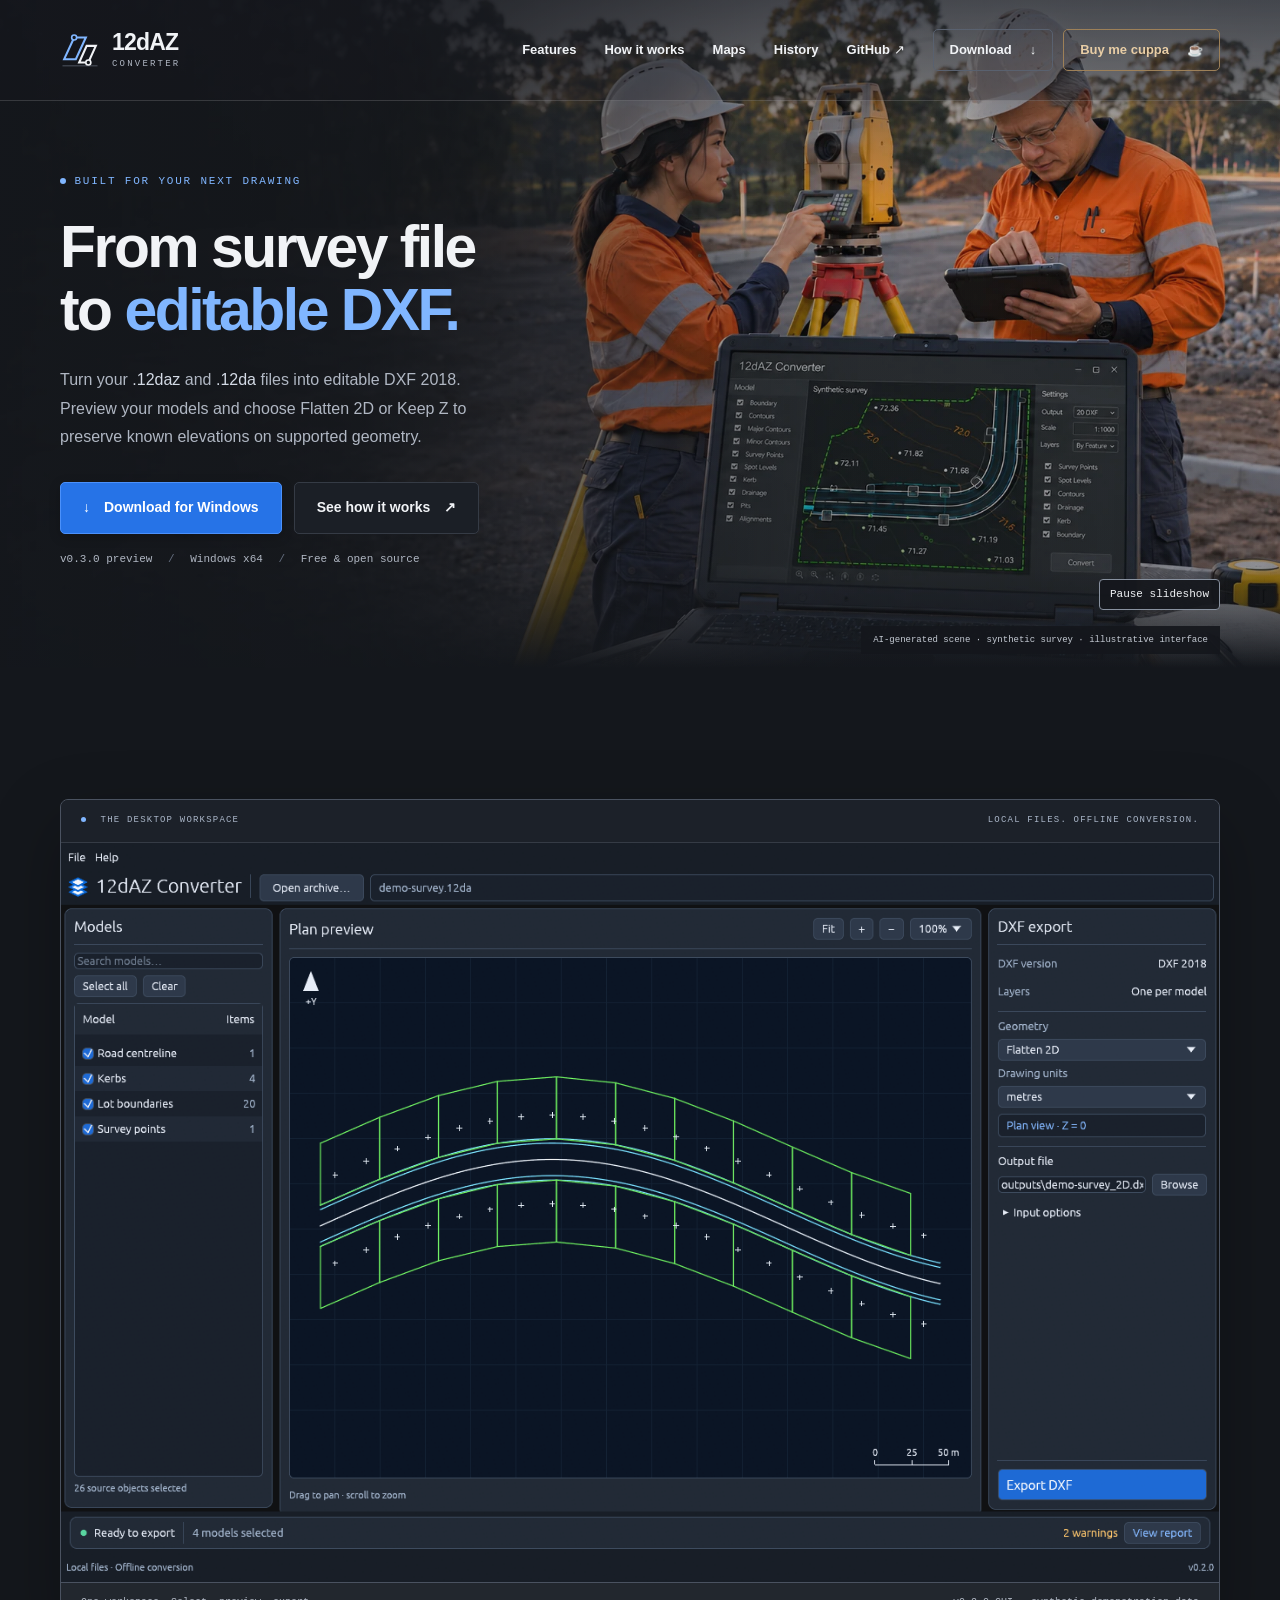
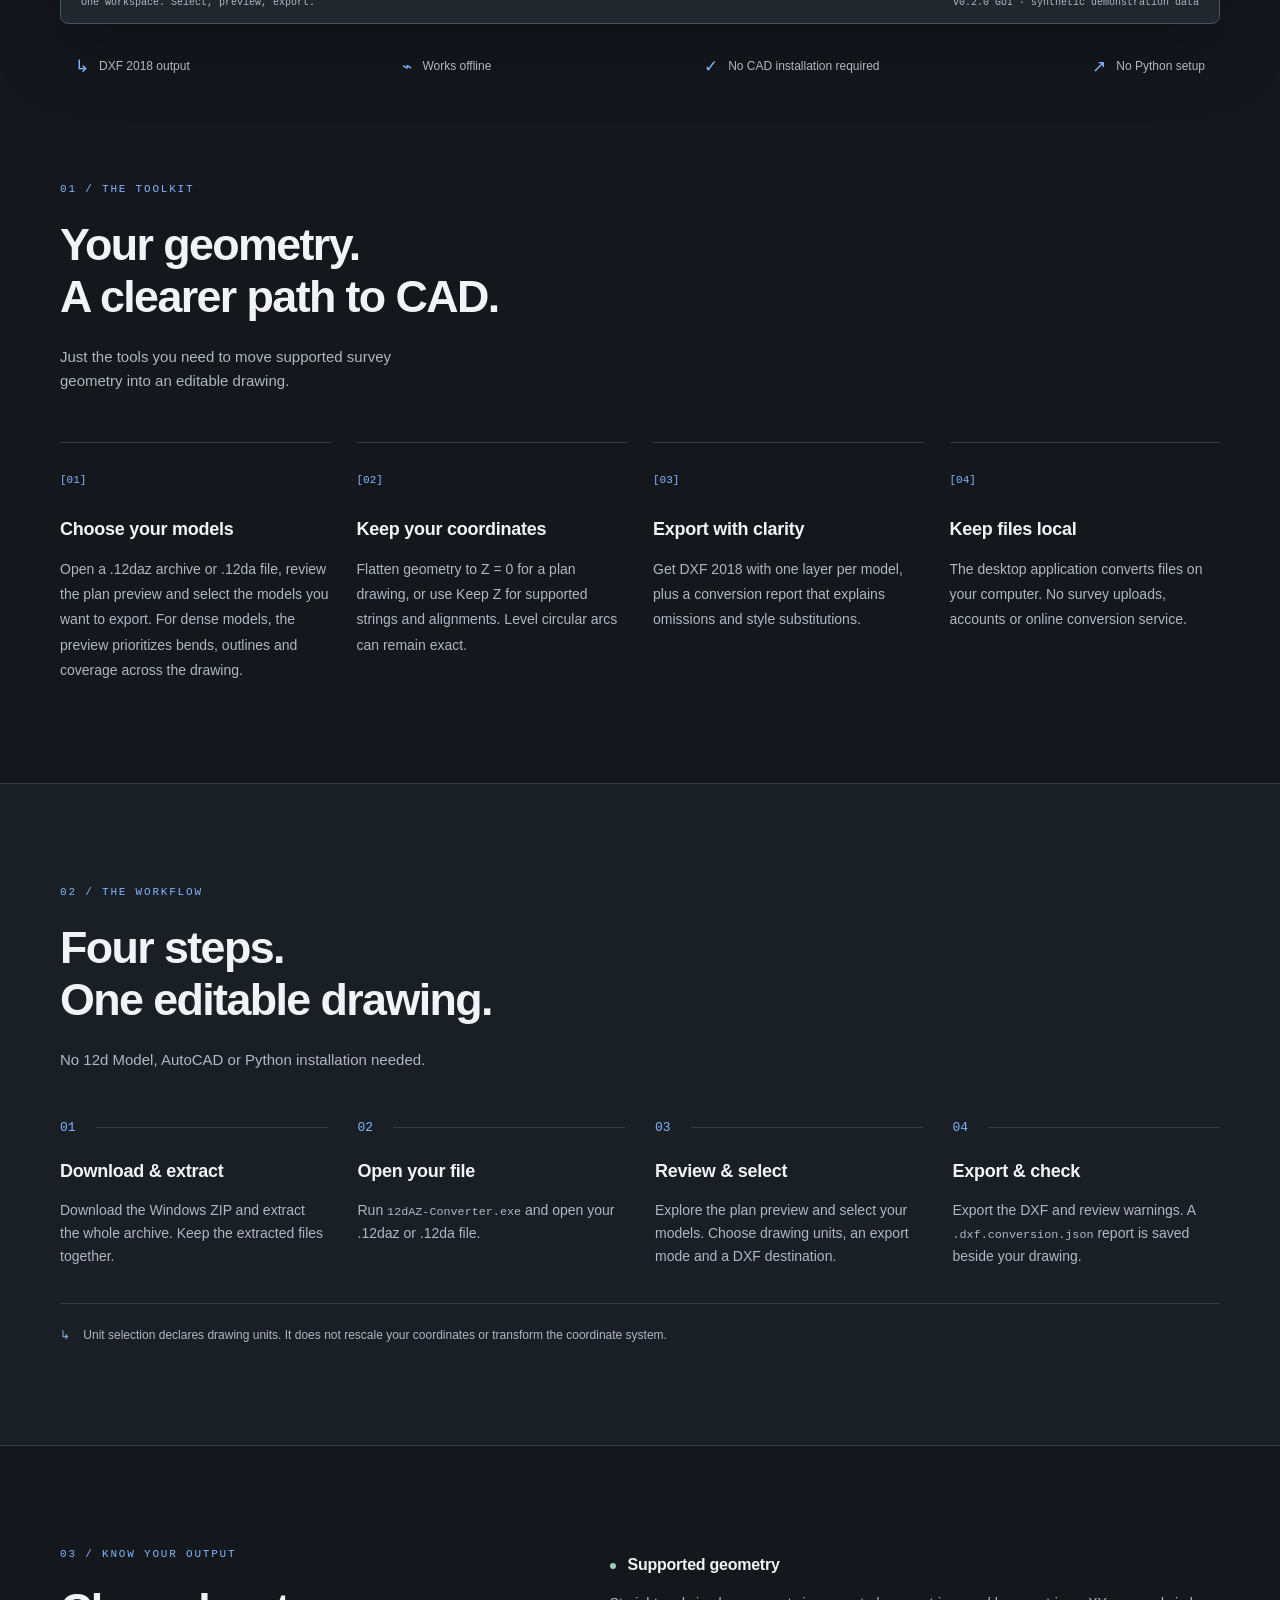
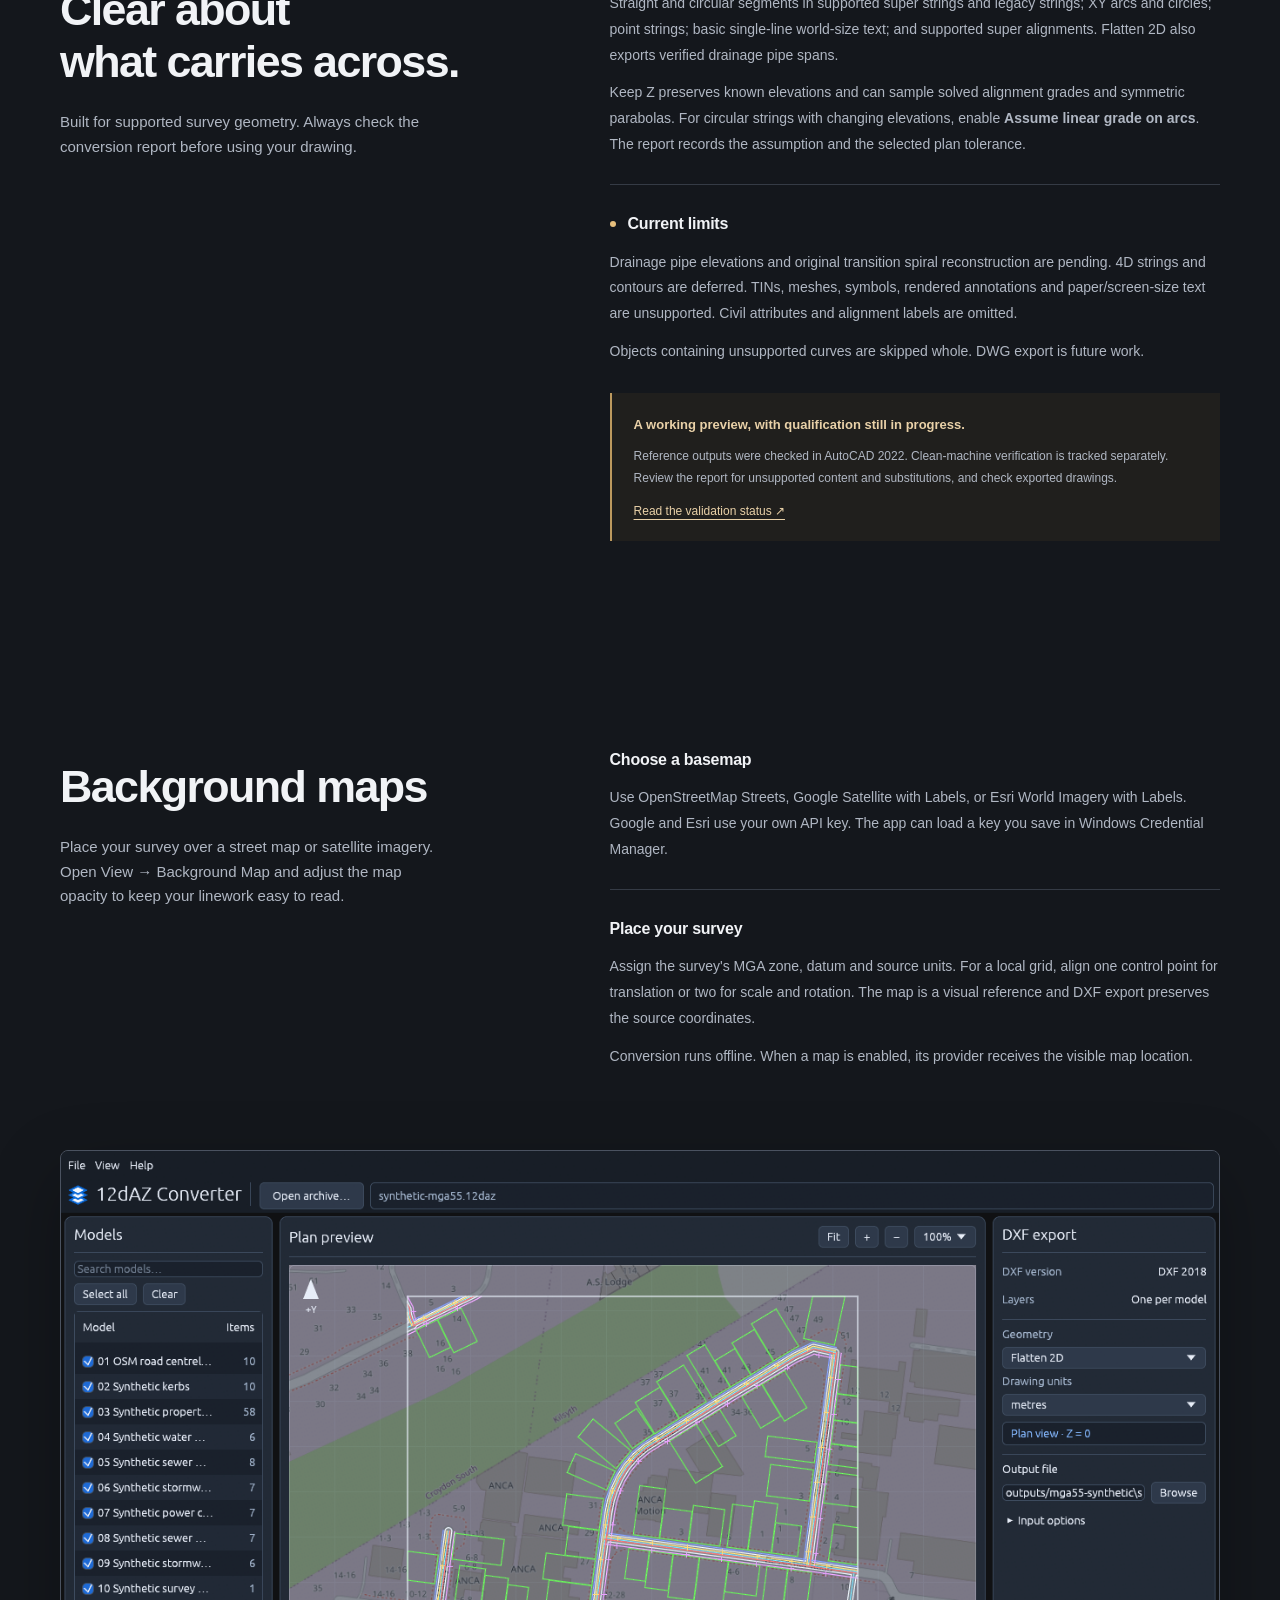
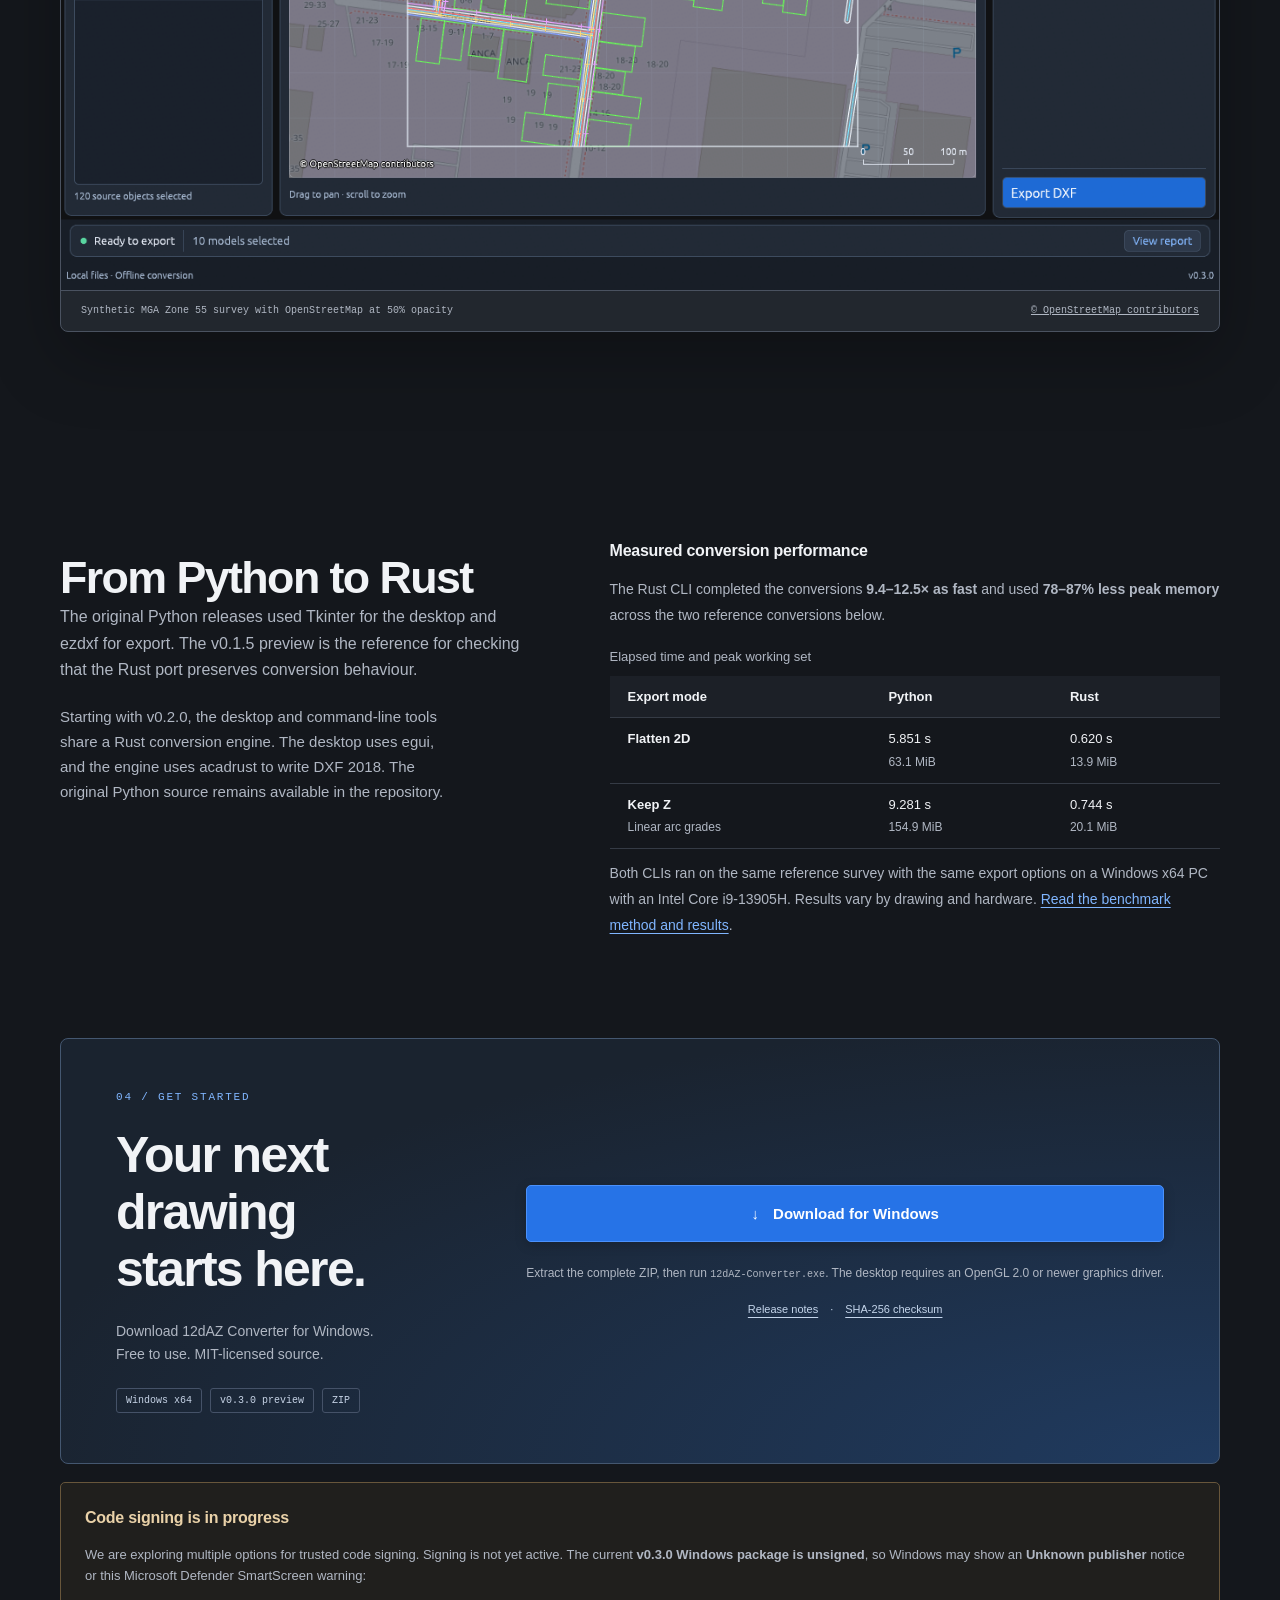
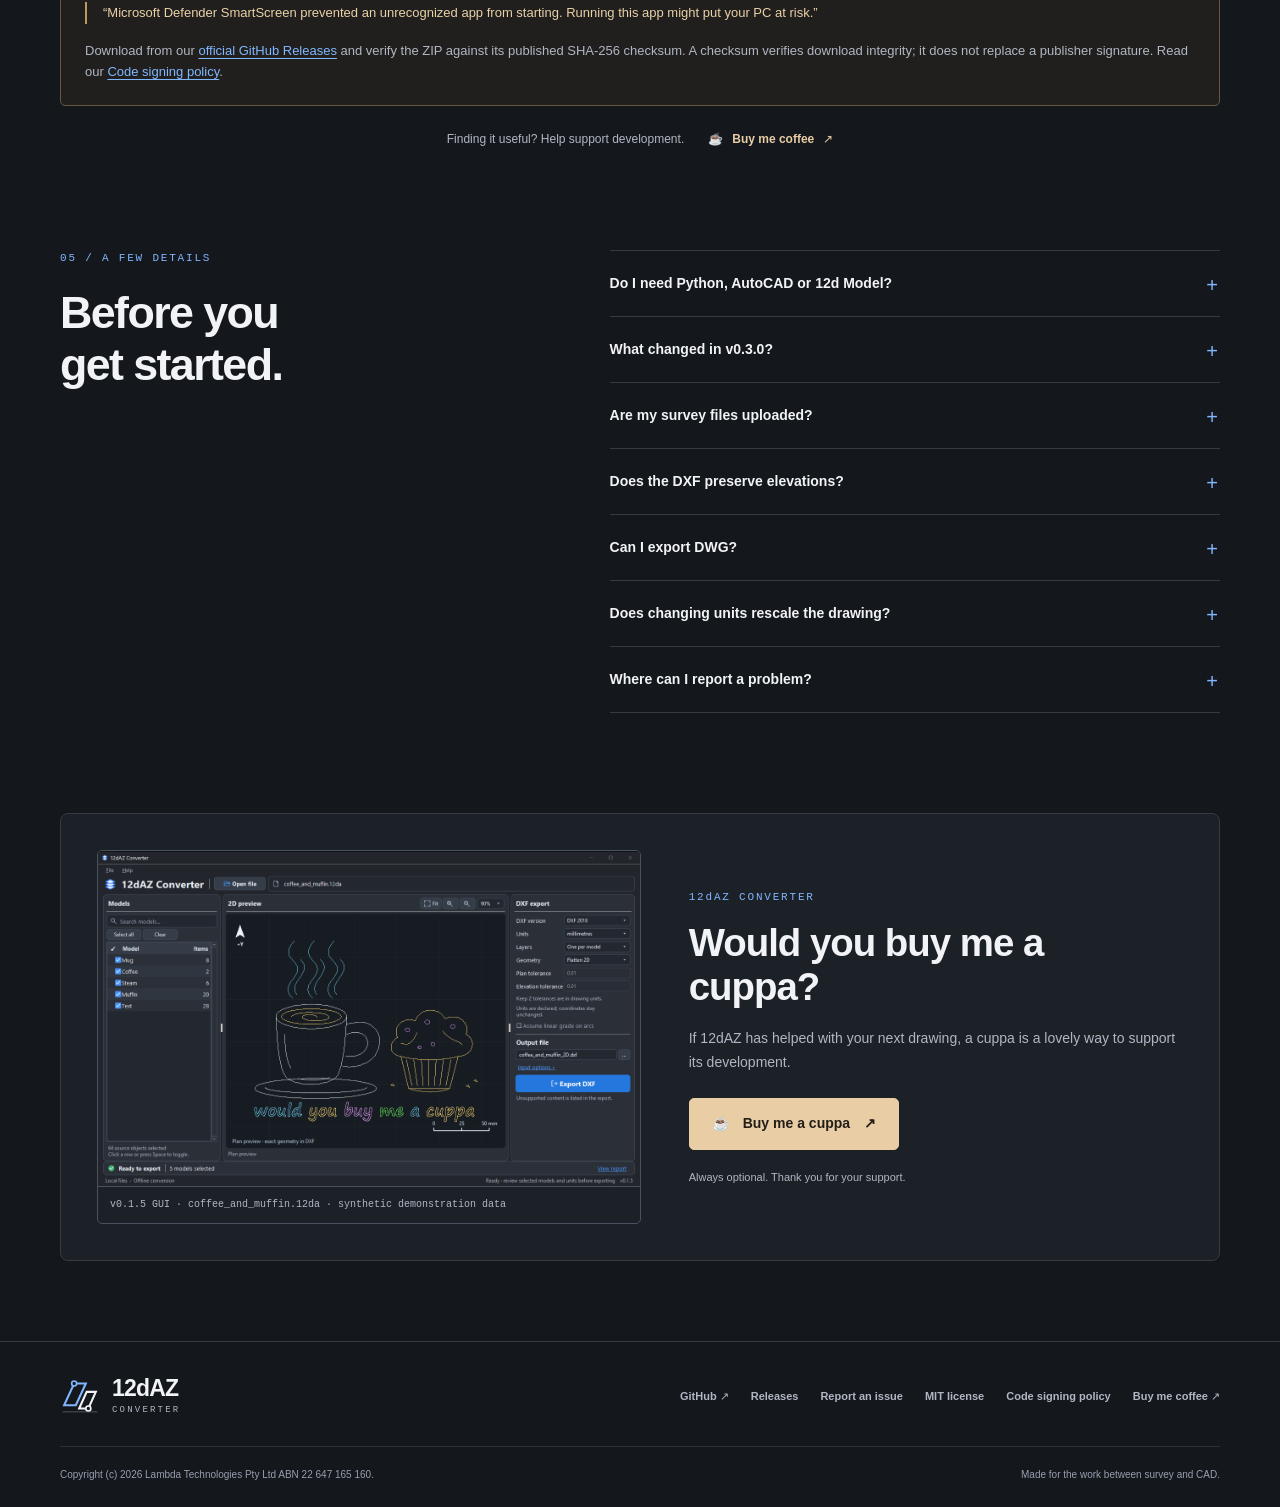
==== commit 6cbb0ac7: "Point website downloads to v0.3.0" ====
--- a/website/index.html
+++ b/website/index.html
@@ -90,7 +90,7 @@
         <div class="hero-actions">
           <a
             class="button button-primary"
-            href="https://github.com/Ala-Ismail/12daz-App/releases/download/v0.2.1/12dAZ-Converter-0.2.1-Windows-x64.zip"
+            href="https://github.com/Ala-Ismail/12daz-App/releases/download/v0.3.0/12dAZ-Converter-0.3.0-Windows-x64.zip"
             ><span aria-hidden="true">↓</span> Download for Windows</a
           >
           <a class="button button-secondary" href="#how-it-works"
@@ -98,7 +98,7 @@
           >
         </div>
         <p class="release-meta">
-          v0.2.1 preview <span aria-hidden="true">/</span> Windows x64
+          v0.3.0 preview <span aria-hidden="true">/</span> Windows x64
           <span aria-hidden="true">/</span> Free &amp; open source
         </p>
           </div>
@@ -315,7 +315,7 @@
         <div class="section-heading">
           <h2 id="background-maps-title">Background maps</h2>
           <p>
-            In the v0.3.0 development preview, place your survey over a street
+            Place your survey over a street
             map or satellite imagery. Open View → Background Map and adjust
             the map opacity to keep your linework easy to read.
           </p>
@@ -433,14 +433,14 @@
               MIT-licensed source.
             </p>
             <div class="download-tags">
-              <span>Windows x64</span><span>v0.2.1 preview</span
+              <span>Windows x64</span><span>v0.3.0 preview</span
               ><span>ZIP</span>
             </div>
           </div>
           <div class="download-actions">
             <a
               class="button button-primary"
-              href="https://github.com/Ala-Ismail/12daz-App/releases/download/v0.2.1/12dAZ-Converter-0.2.1-Windows-x64.zip"
+              href="https://github.com/Ala-Ismail/12daz-App/releases/download/v0.3.0/12dAZ-Converter-0.3.0-Windows-x64.zip"
               ><span aria-hidden="true">↓</span> Download for Windows</a
             >
             <p>
@@ -449,11 +449,11 @@
             </p>
             <div class="release-links">
               <a
-                href="https://github.com/Ala-Ismail/12daz-App/releases/tag/v0.2.1"
+                href="https://github.com/Ala-Ismail/12daz-App/releases/tag/v0.3.0"
                 >Release notes</a
               ><span aria-hidden="true">·</span
               ><a
-                href="https://github.com/Ala-Ismail/12daz-App/releases/download/v0.2.1/SHA256SUMS.txt"
+                href="https://github.com/Ala-Ismail/12daz-App/releases/download/v0.3.0/SHA256SUMS.txt"
                 >SHA-256 checksum</a
               >
             </div>
@@ -464,7 +464,7 @@
           <p>
             We are exploring multiple options for trusted code signing.
             Signing is not yet active. The current
-            <strong>v0.2.1 Windows package is unsigned</strong>, so Windows
+            <strong>v0.3.0 Windows package is unsigned</strong>, so Windows
             may show an <strong>Unknown publisher</strong>
             notice or this Microsoft Defender SmartScreen warning:
           </p>
@@ -509,11 +509,11 @@
             </p>
           </details>
           <details>
-            <summary>What changed in v0.2.1?</summary>
-            <p>
-              The DXF export panel stays in place when you move the mouse.
-              You can still drag the divider to resize it.
-              <a href="https://github.com/Ala-Ismail/12daz-App/releases/tag/v0.2.1">Read the release notes</a>.
+            <summary>What changed in v0.3.0?</summary>
+            <p>
+              Open View → Background Map to display OpenStreetMap, Google Satellite, or Esri imagery.
+              Assign an MGA zone or align a local survey with control points.
+              <a href="https://github.com/Ala-Ismail/12daz-App/releases/tag/v0.3.0">Read the release notes</a>.
             </p>
           </details>
           <details>
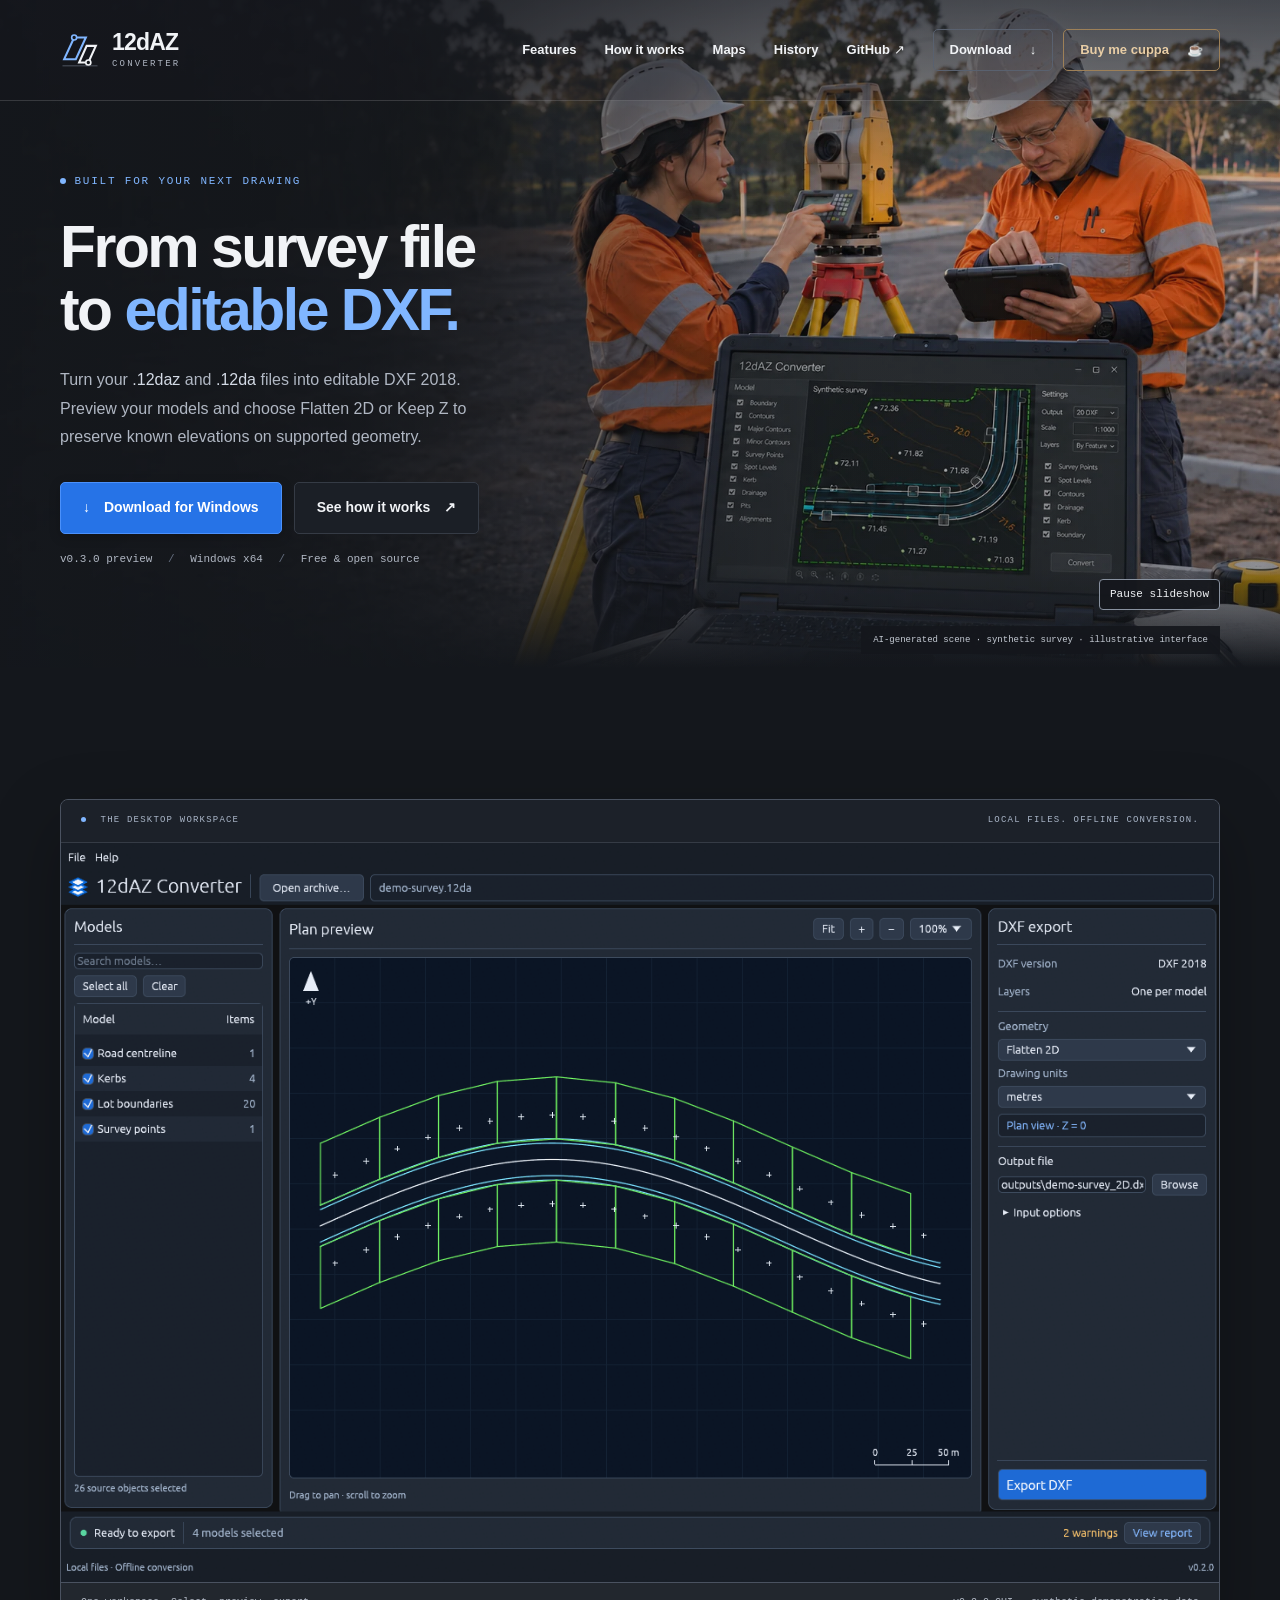
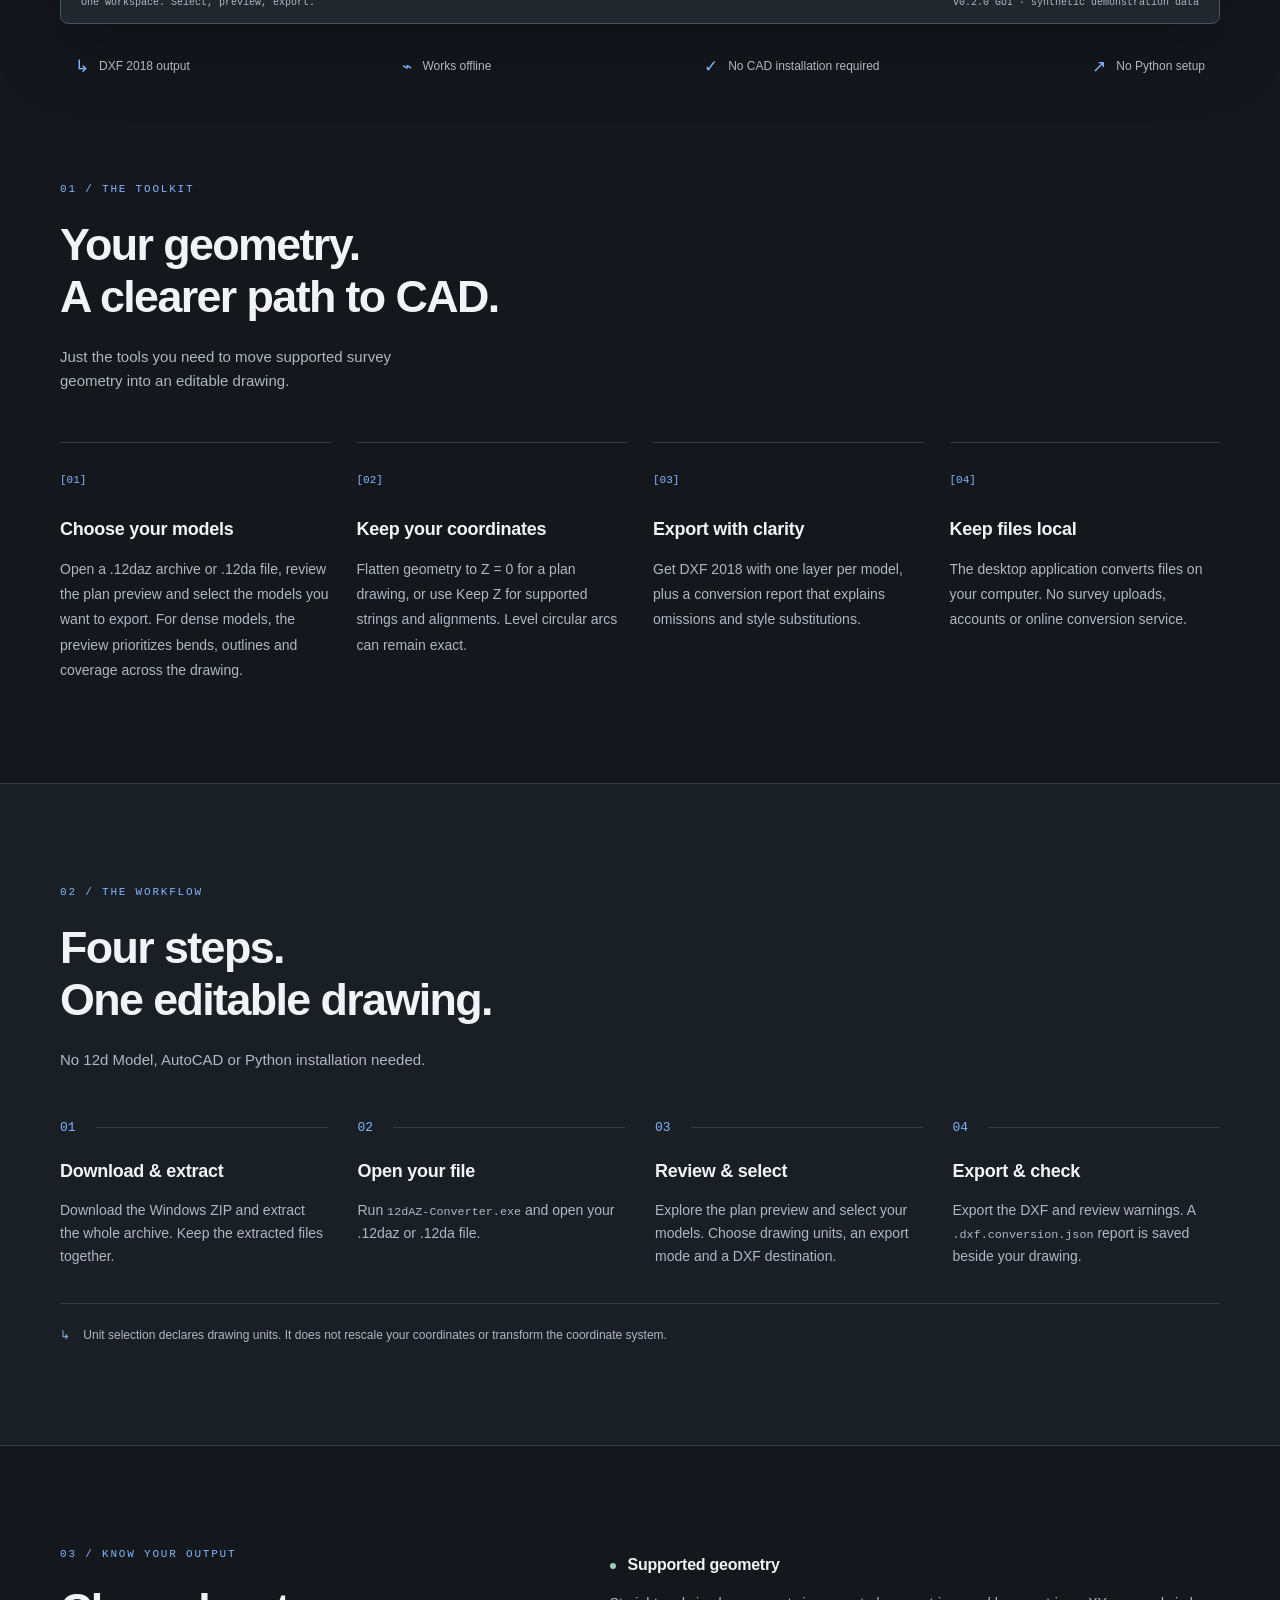
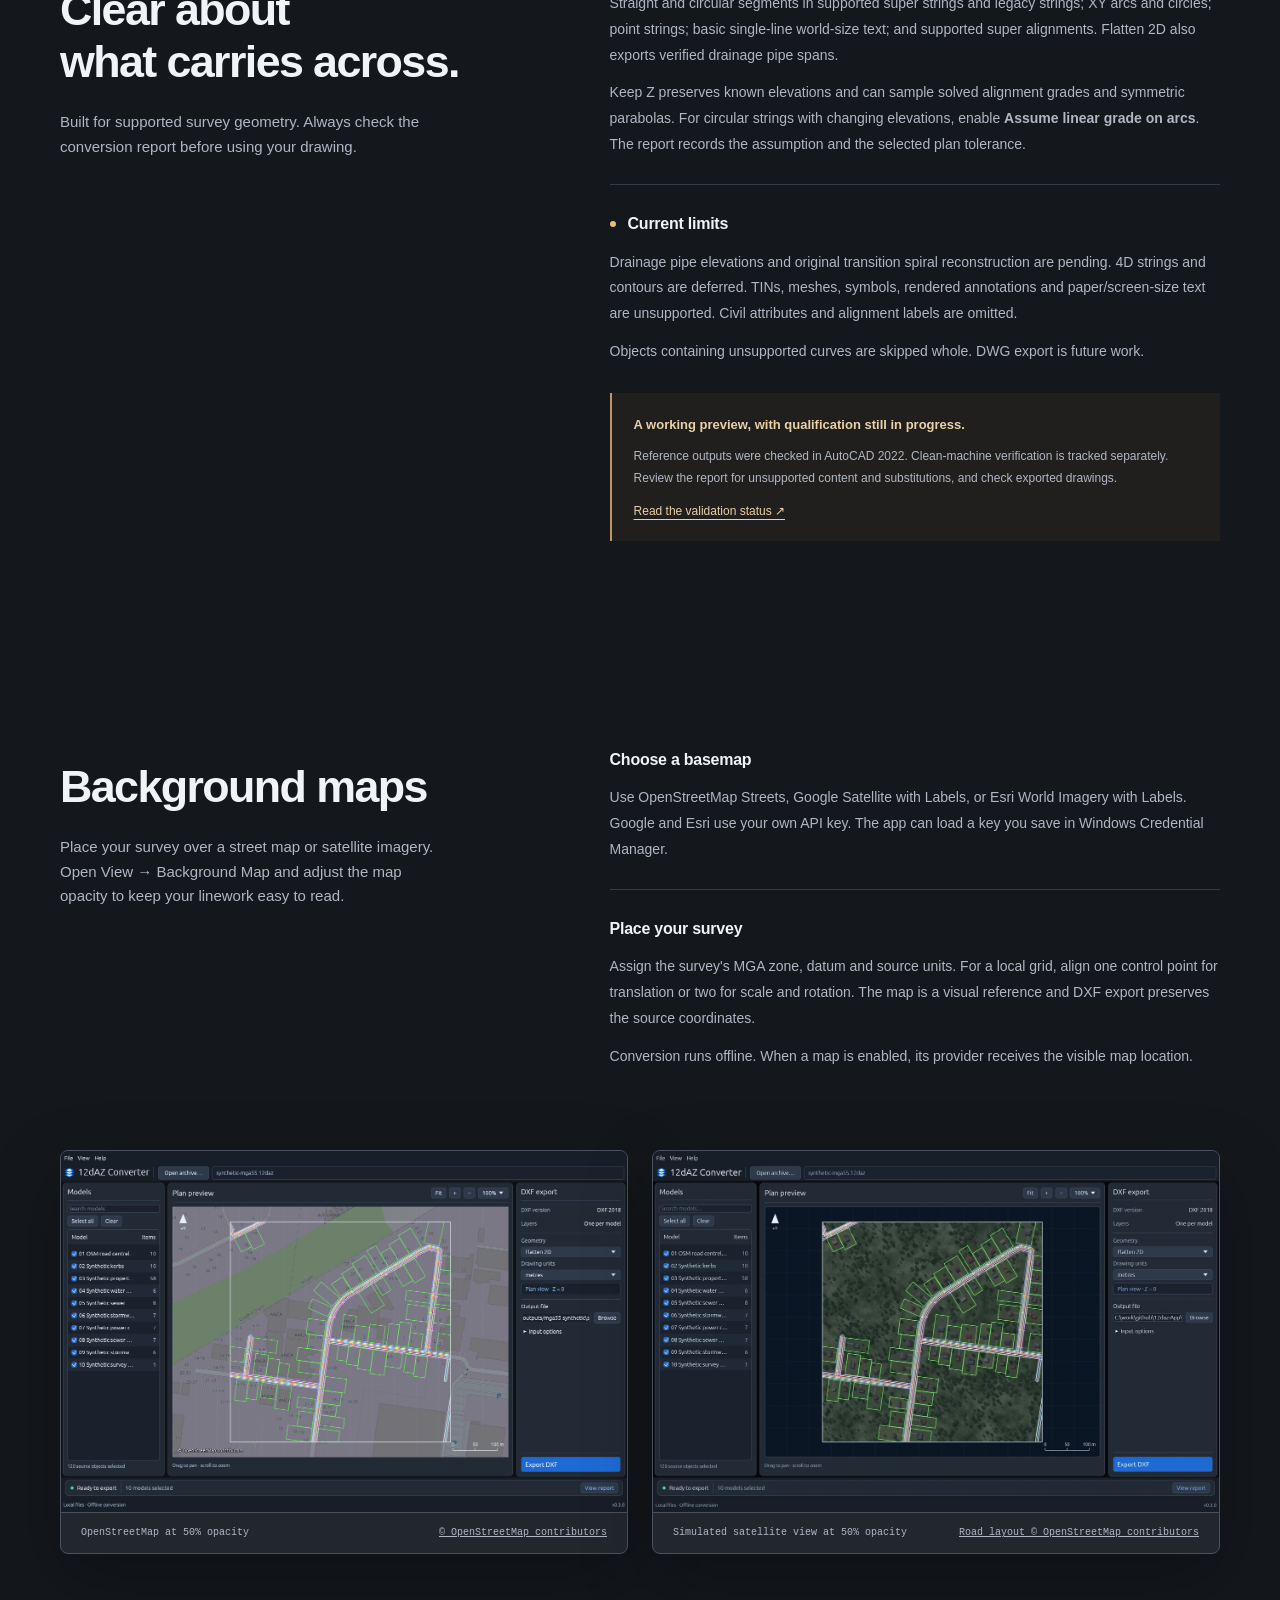
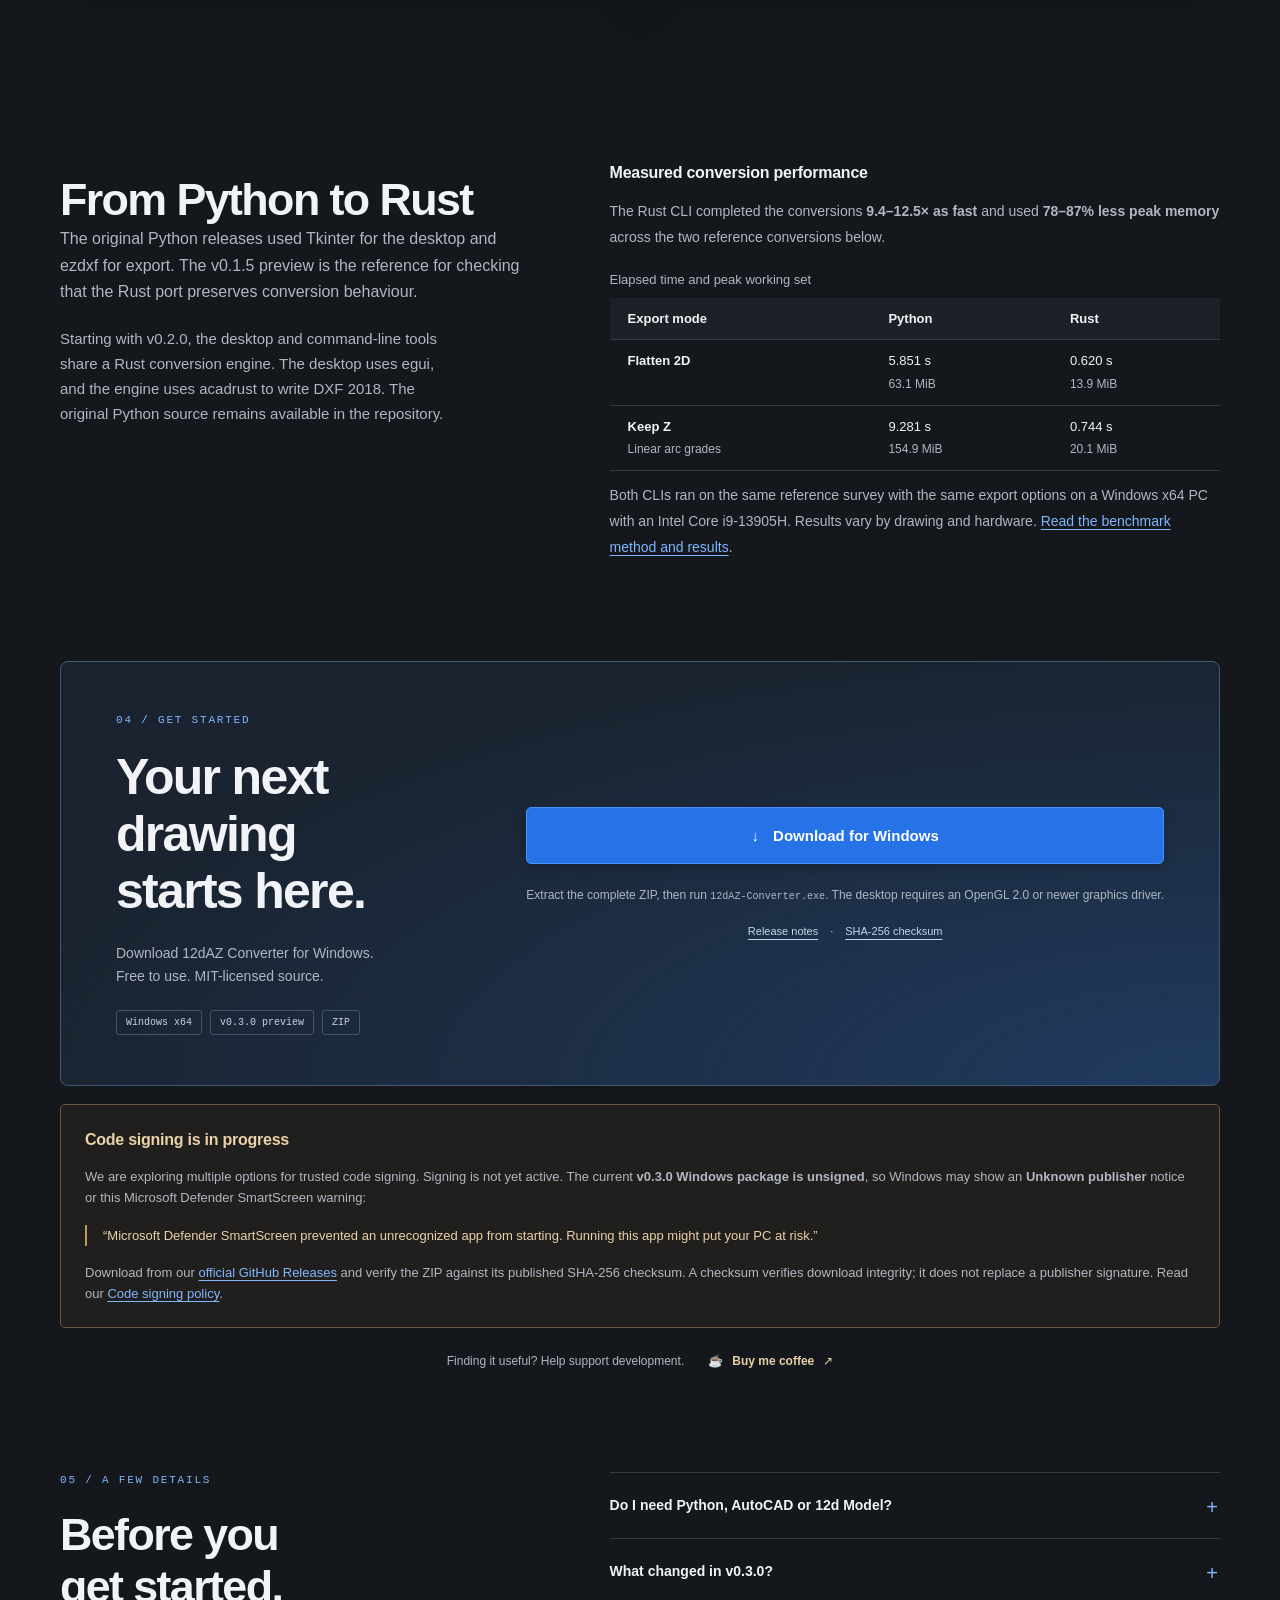
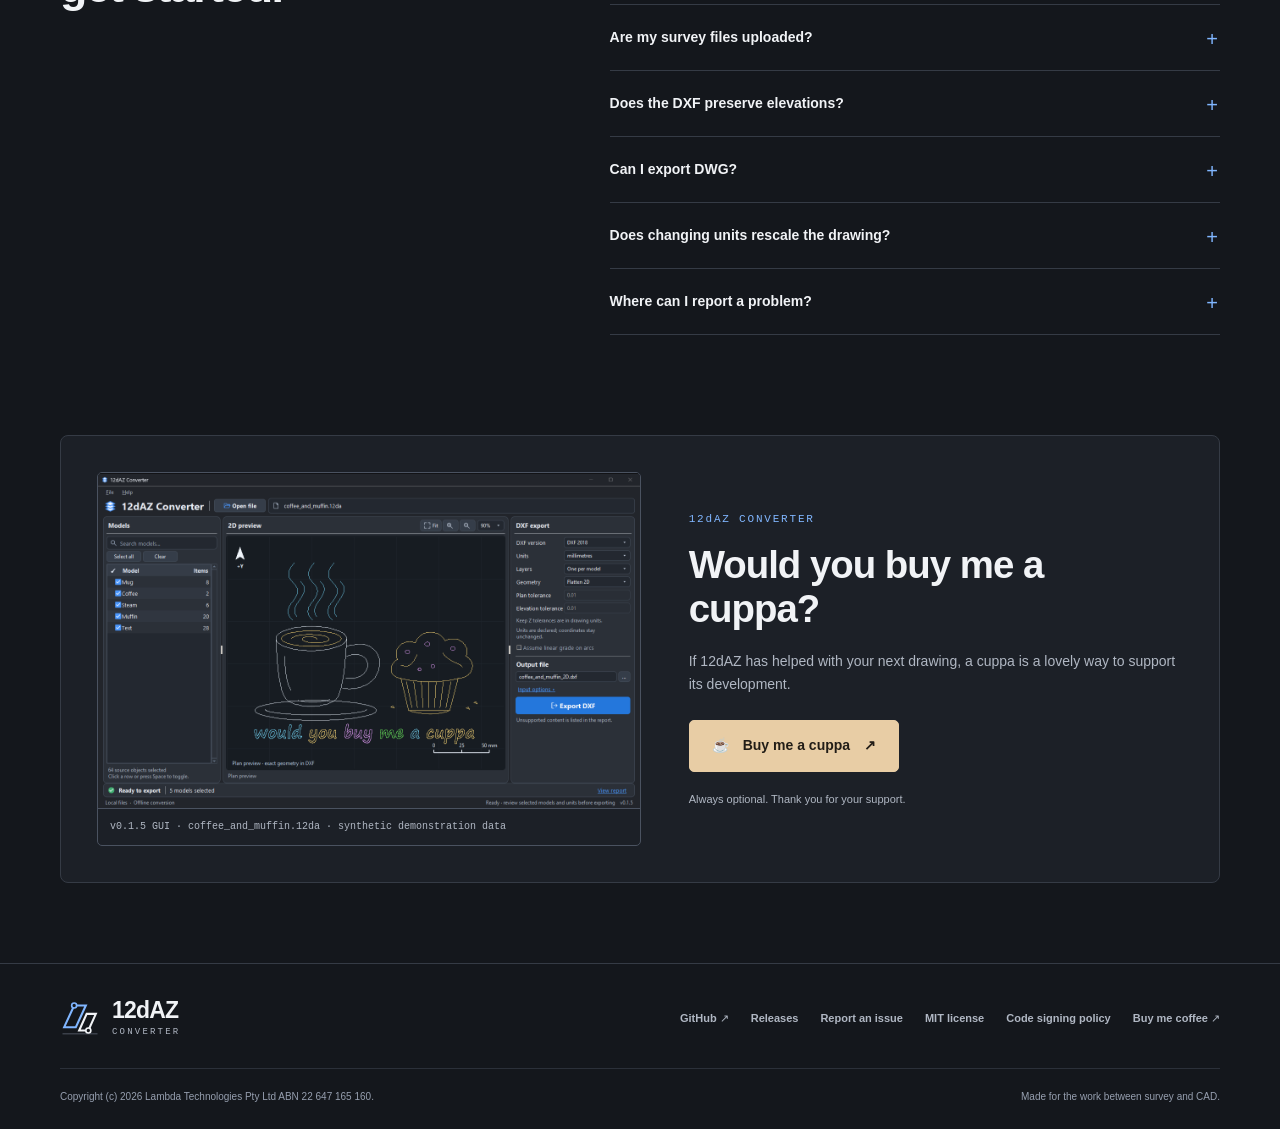
==== commit 33f4993f: "Show simulated aerial alongside the street map example" ====
--- a/website/index.html
+++ b/website/index.html
@@ -343,21 +343,38 @@
             </p>
           </div>
         </div>
-        <figure class="app-preview map-preview">
-          <a href="assets/12daz-converter-mga55-openstreetmap.png">
-            <img
-              src="assets/12daz-converter-mga55-openstreetmap.png"
-              alt="12dAZ Converter showing synthetic road, property and utility linework over an OpenStreetMap basemap"
-              width="1330"
-              height="849"
-              loading="lazy"
-            />
-          </a>
-          <figcaption>
-            <span>Synthetic MGA Zone 55 survey with OpenStreetMap at 50% opacity</span>
-            <a href="https://www.openstreetmap.org/copyright">© OpenStreetMap contributors</a>
-          </figcaption>
-        </figure>
+        <div class="map-examples">
+          <figure class="app-preview">
+            <a href="assets/12daz-converter-mga55-openstreetmap.png">
+              <img
+                src="assets/12daz-converter-mga55-openstreetmap.png"
+                alt="12dAZ Converter showing synthetic road, property and utility linework over an OpenStreetMap basemap"
+                width="1330"
+                height="849"
+                loading="lazy"
+              />
+            </a>
+            <figcaption>
+              <span>OpenStreetMap at 50% opacity</span>
+              <a href="https://www.openstreetmap.org/copyright">© OpenStreetMap contributors</a>
+            </figcaption>
+          </figure>
+          <figure class="app-preview">
+            <a href="assets/12daz-converter-mga55-simulated-aerial.webp">
+              <img
+                src="assets/12daz-converter-mga55-simulated-aerial.webp"
+                alt="12dAZ Converter showing the same synthetic MGA Zone 55 survey over simulated satellite imagery"
+                width="1330"
+                height="849"
+                loading="lazy"
+              />
+            </a>
+            <figcaption>
+              <span>Simulated satellite view at 50% opacity</span>
+              <a href="https://www.openstreetmap.org/copyright">Road layout © OpenStreetMap contributors</a>
+            </figcaption>
+          </figure>
+        </div>
       </section>
 
       <section
--- a/website/styles.css
+++ b/website/styles.css
@@ -400,13 +400,27 @@
 .geometry-content {
   padding-top: 6px;
 }
-#background-maps .map-preview {
+.map-examples {
   grid-column: 1 / -1;
+  display: grid;
+  grid-template-columns: repeat(2, minmax(0, 1fr));
+  gap: clamp(14px, 2vw, 24px);
+}
+#background-maps .map-examples .app-preview {
   margin-top: 0;
 }
-.map-preview figcaption a {
+.map-examples figcaption {
+  flex-wrap: wrap;
+  gap: 4px 12px;
+}
+.map-examples figcaption a {
   color: inherit;
   text-decoration: underline;
+}
+@media (max-width: 700px) {
+  .map-examples {
+    grid-template-columns: minmax(0, 1fr);
+  }
 }
 .geometry-group + .geometry-group {
   border-top: 1px solid var(--line);
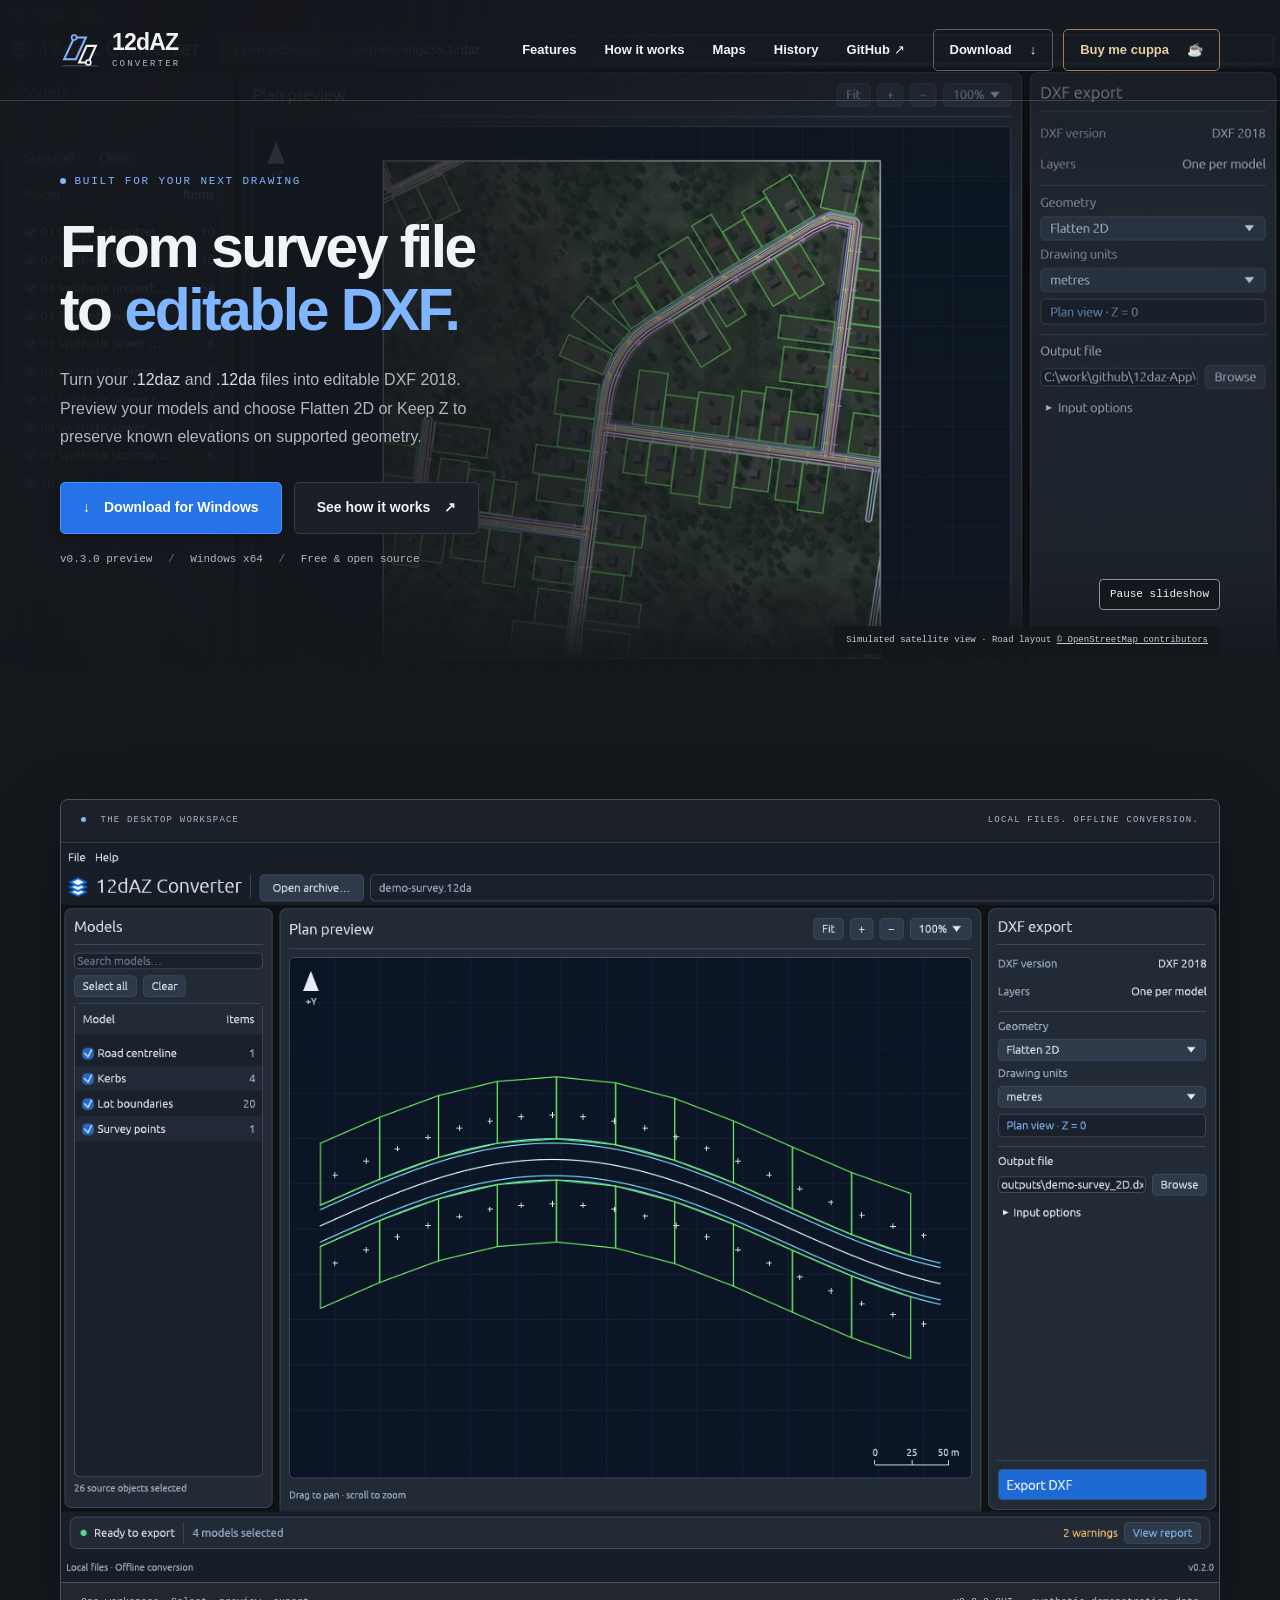
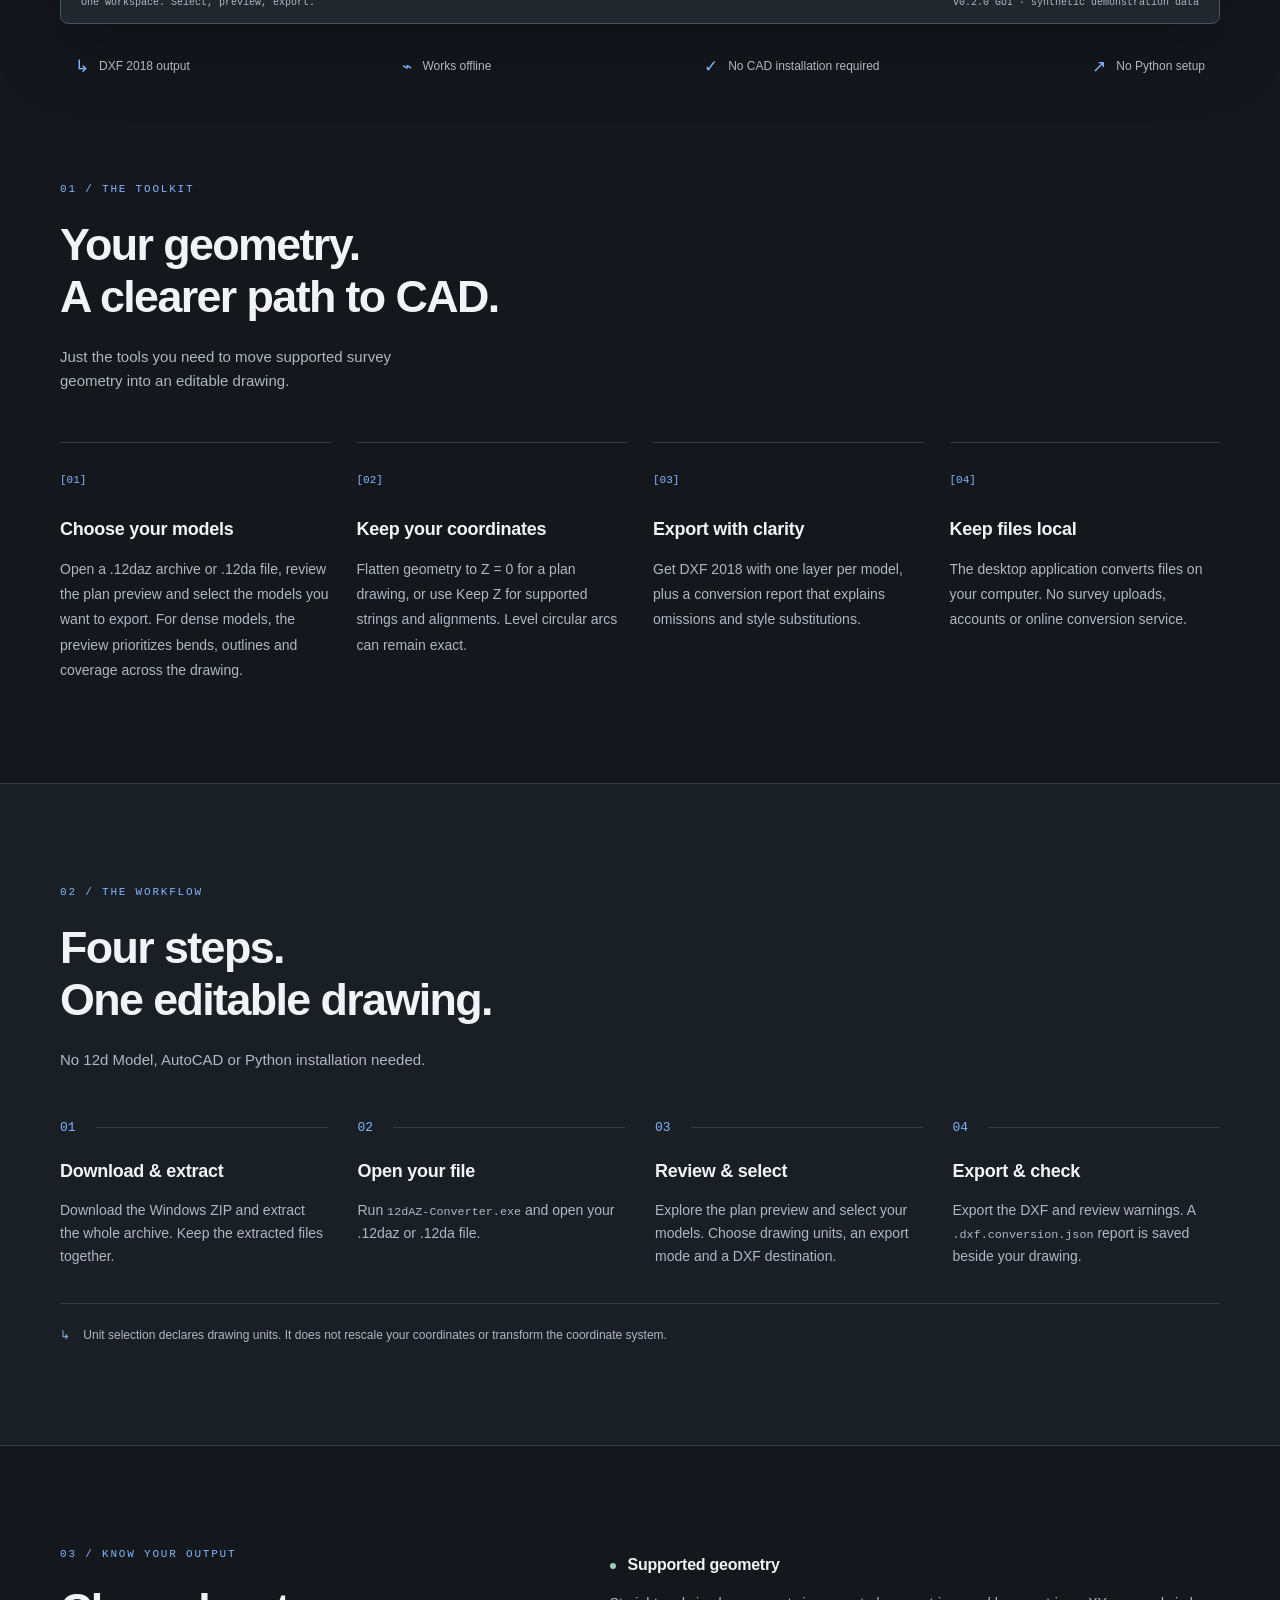
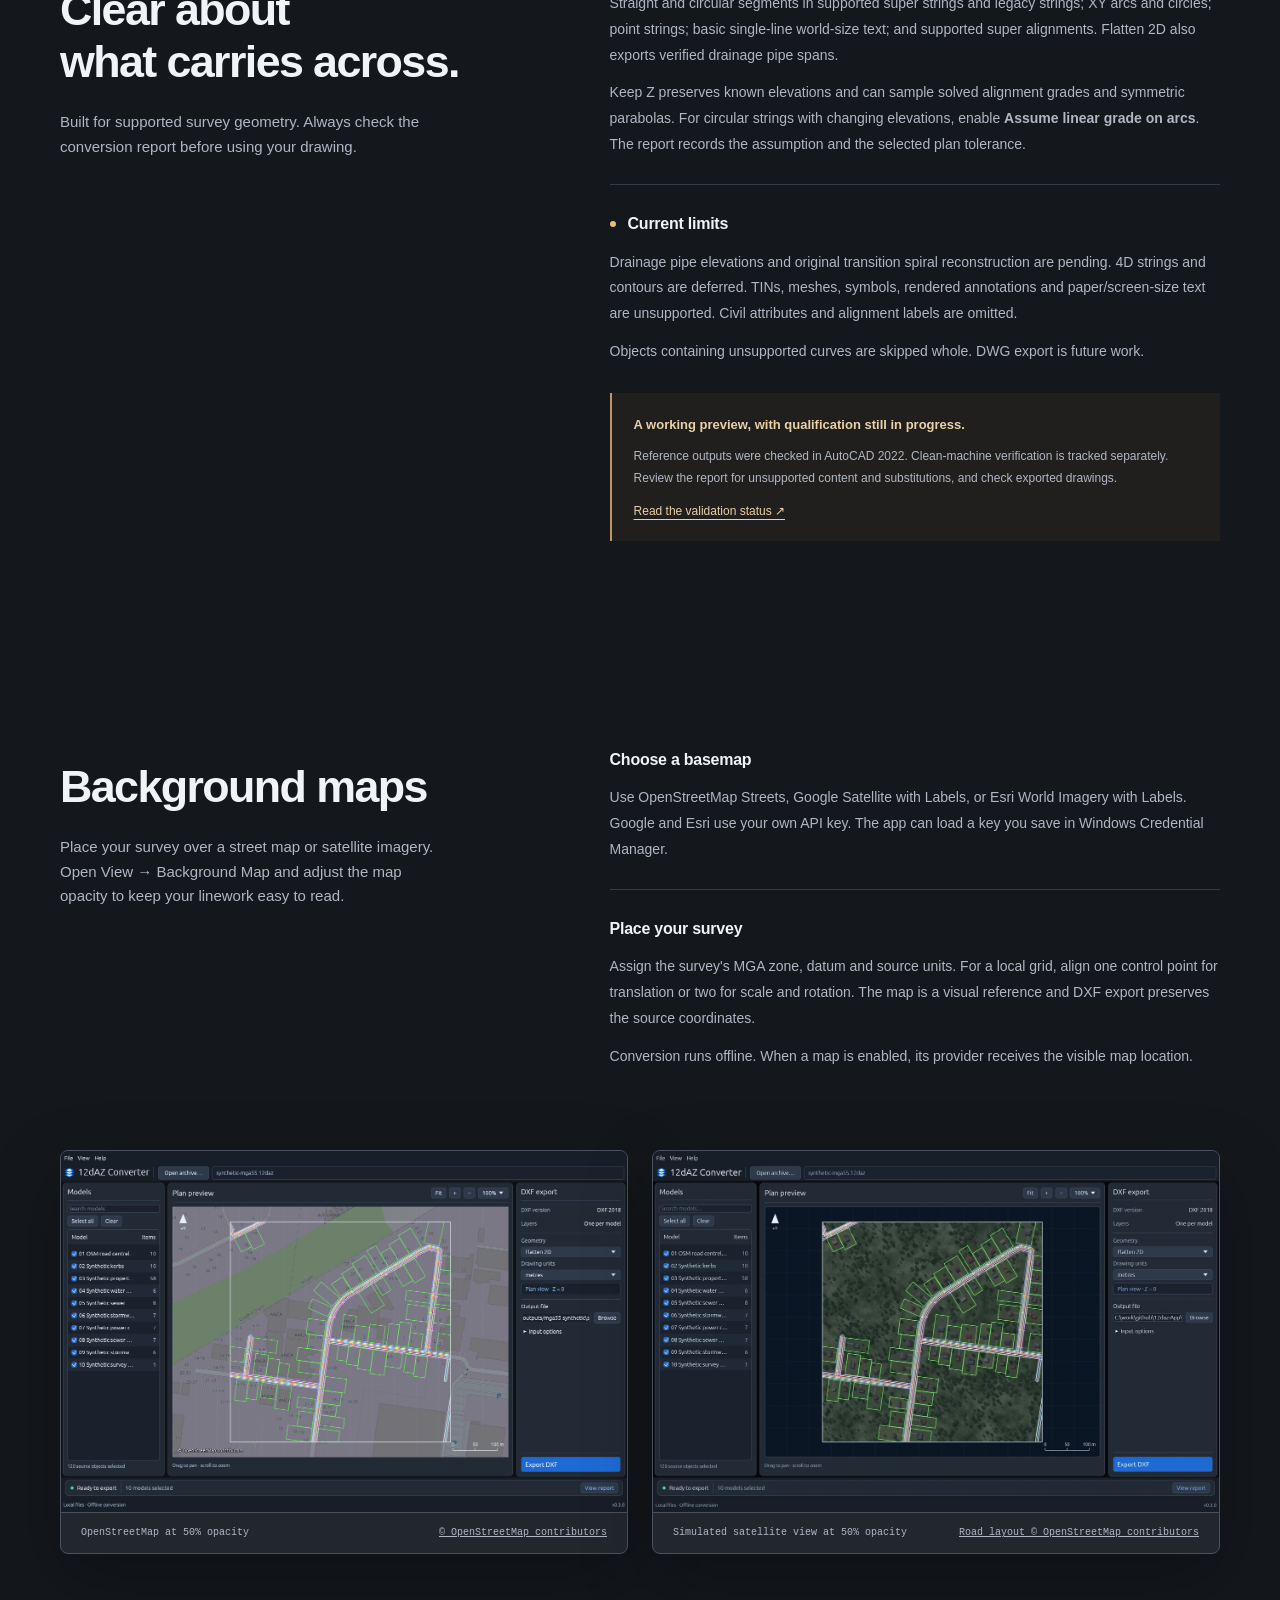
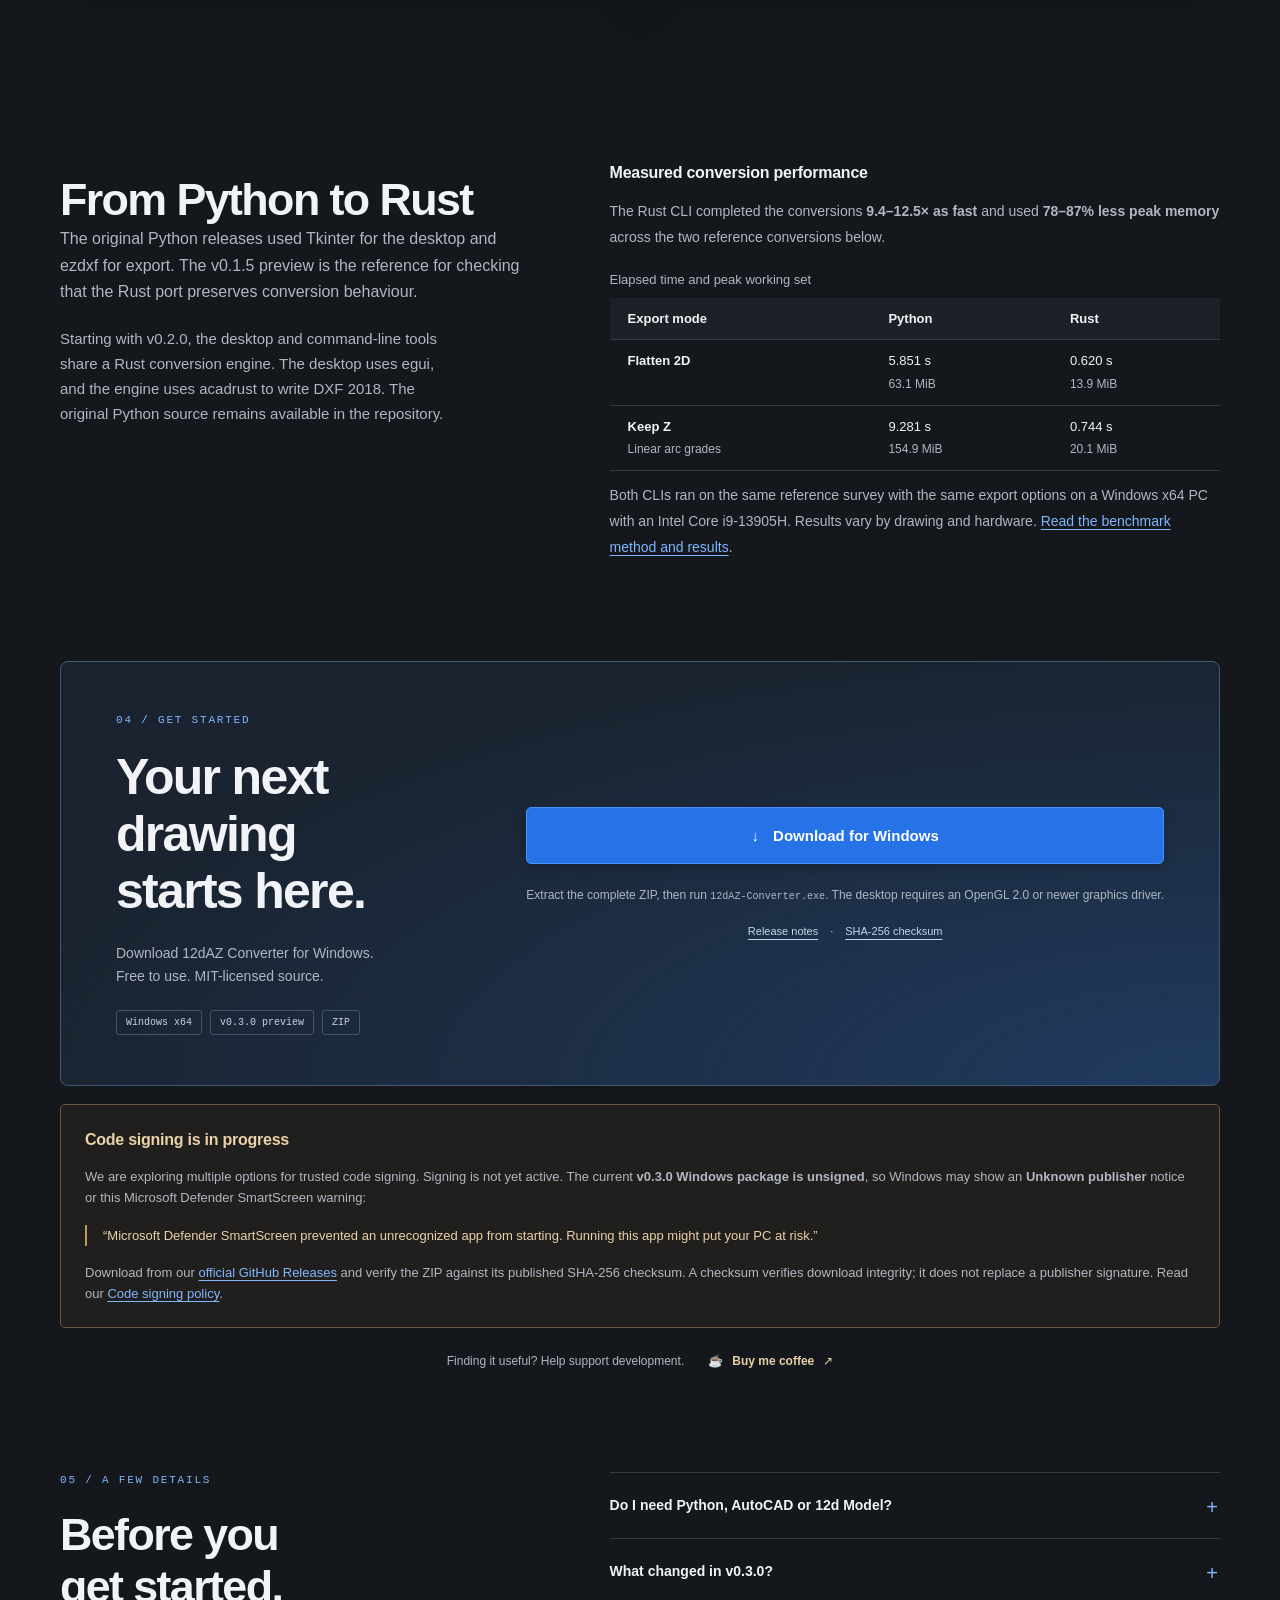
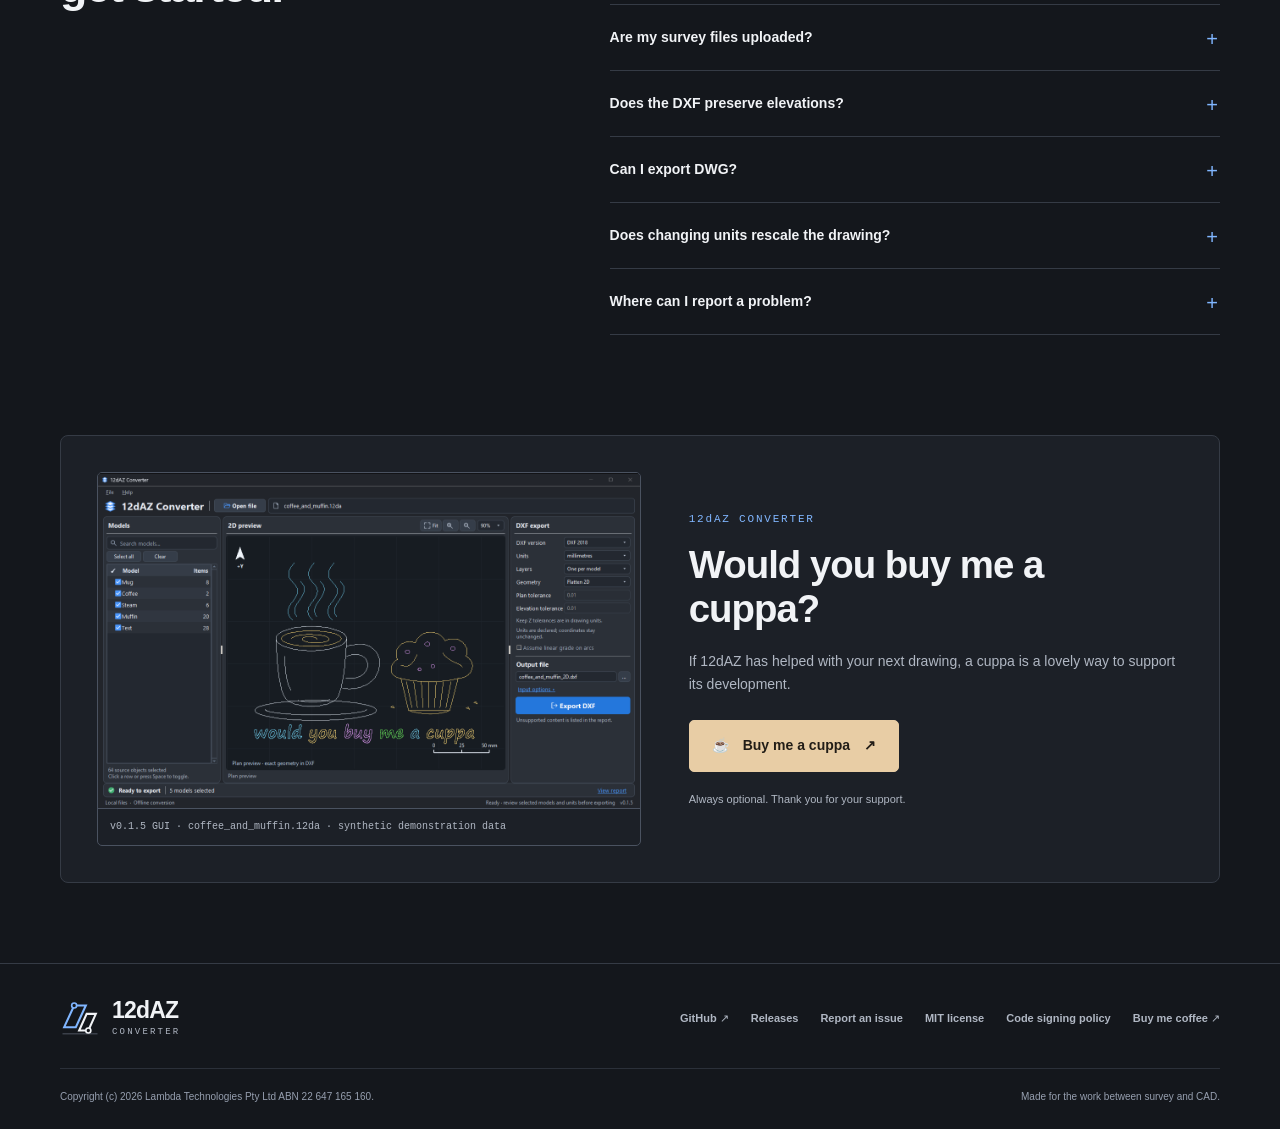
==== commit 479892d3: "Lead website with the simulated satellite view" ====
--- a/website/index.html
+++ b/website/index.html
@@ -24,17 +24,26 @@
   <body>
     <a class="skip-link" href="#main">Skip to content</a>
     <div class="hero-masthead">
-          <figure class="hero-photo" aria-label="Illustrative survey scenes">
+          <figure class="hero-photo" aria-label="Survey imagery">
             <div class="hero-slides">
             <img
-              class="hero-slide is-active"
+              class="hero-slide hero-slide-aerial is-active"
+              src="assets/12daz-converter-mga55-simulated-aerial.webp"
+              width="1330"
+              height="849"
+              alt="12dAZ Converter showing a synthetic MGA Zone 55 survey over simulated satellite imagery"
+              data-hero-credit="aerial"
+              fetchpriority="high"
+            />
+            <img
+              class="hero-slide"
               src="assets/surveyor-hero.webp"
               srcset="assets/surveyor-hero-960.webp 960w, assets/surveyor-hero.webp 1672w"
               sizes="100vw"
               width="1672"
               height="941"
               alt="Illustrative scene of two surveyors, an Asian woman and an older man wearing glasses, working with a total station beside a laptop displaying a synthetic road survey plan"
-              fetchpriority="high"
+              aria-hidden="true"
             />
             <img class="hero-slide" src="assets/surveyor-port.webp"
               srcset="assets/surveyor-port-960.webp 960w, assets/surveyor-port.webp 1672w"
@@ -46,7 +55,10 @@
               width="1536" height="864" alt="A surveyor wearing a hijab and hard hat drives an open-top utility vehicle carrying a tripod and survey equipment through an open-pit mine" aria-hidden="true" />
             </div>
           </figure>
-          <p class="hero-credit">AI-generated scene · synthetic survey · illustrative interface</p>
+          <p class="hero-credit">
+            <span data-hero-caption="aerial">Simulated satellite view · Road layout <a href="https://www.openstreetmap.org/copyright">© OpenStreetMap contributors</a></span>
+            <span data-hero-caption="illustration" hidden>AI-generated scene · synthetic survey · illustrative interface</span>
+          </p>
           <button class="hero-pause" type="button" hidden>Pause slideshow</button>
     <header class="site-header">
       <div class="container header-inner">
--- a/website/styles.css
+++ b/website/styles.css
@@ -1029,6 +1029,7 @@
   object-fit: cover;
   object-position: 62% top;
 }
+.hero-photo .hero-slide-aerial { object-position: center 52%; }
 .hero-credit {
   position: absolute;
   bottom: 14px;
@@ -1040,6 +1041,7 @@
   color: #c5cbd4;
   font: 9px/1.6 var(--mono);
 }
+.hero-credit a { color: inherit; text-decoration: underline; }
 .hero-slides { display: grid; height: 100%; }
 .hero-slides .hero-slide {
   grid-area: 1 / 1;
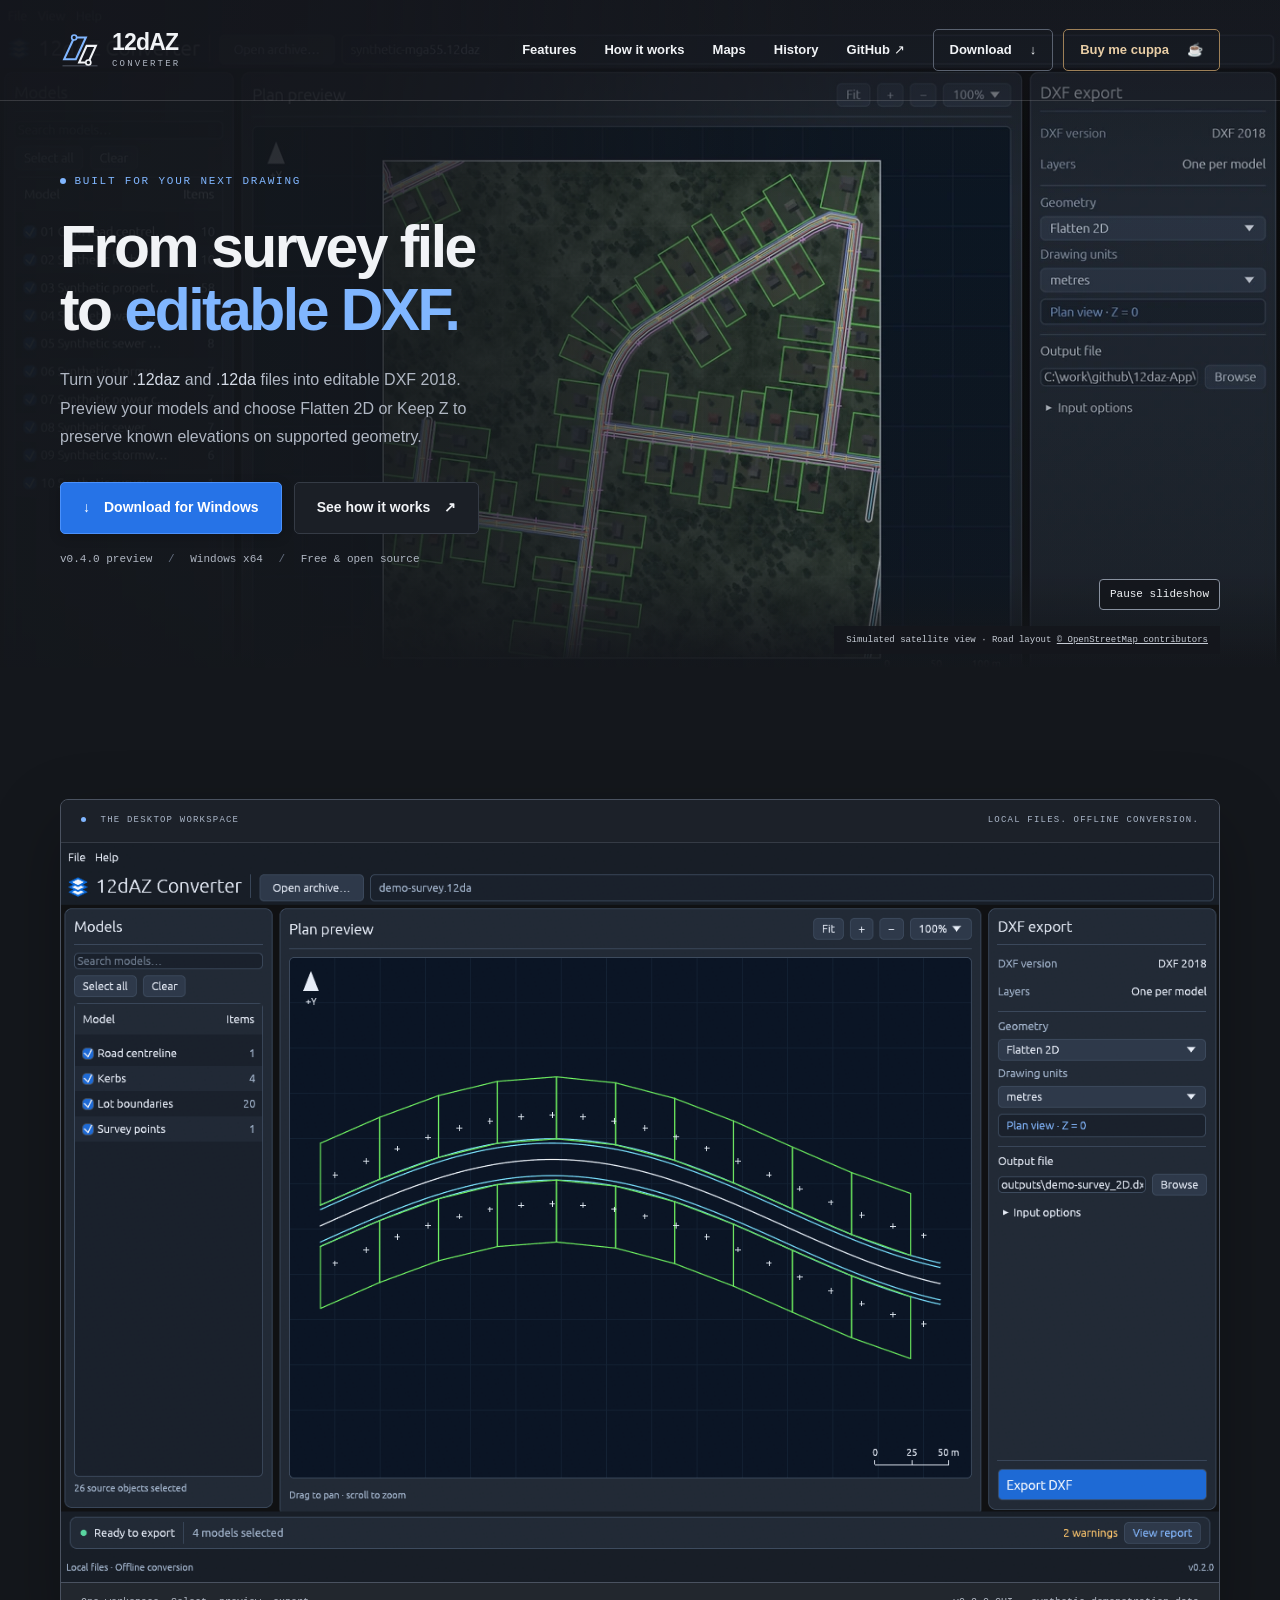
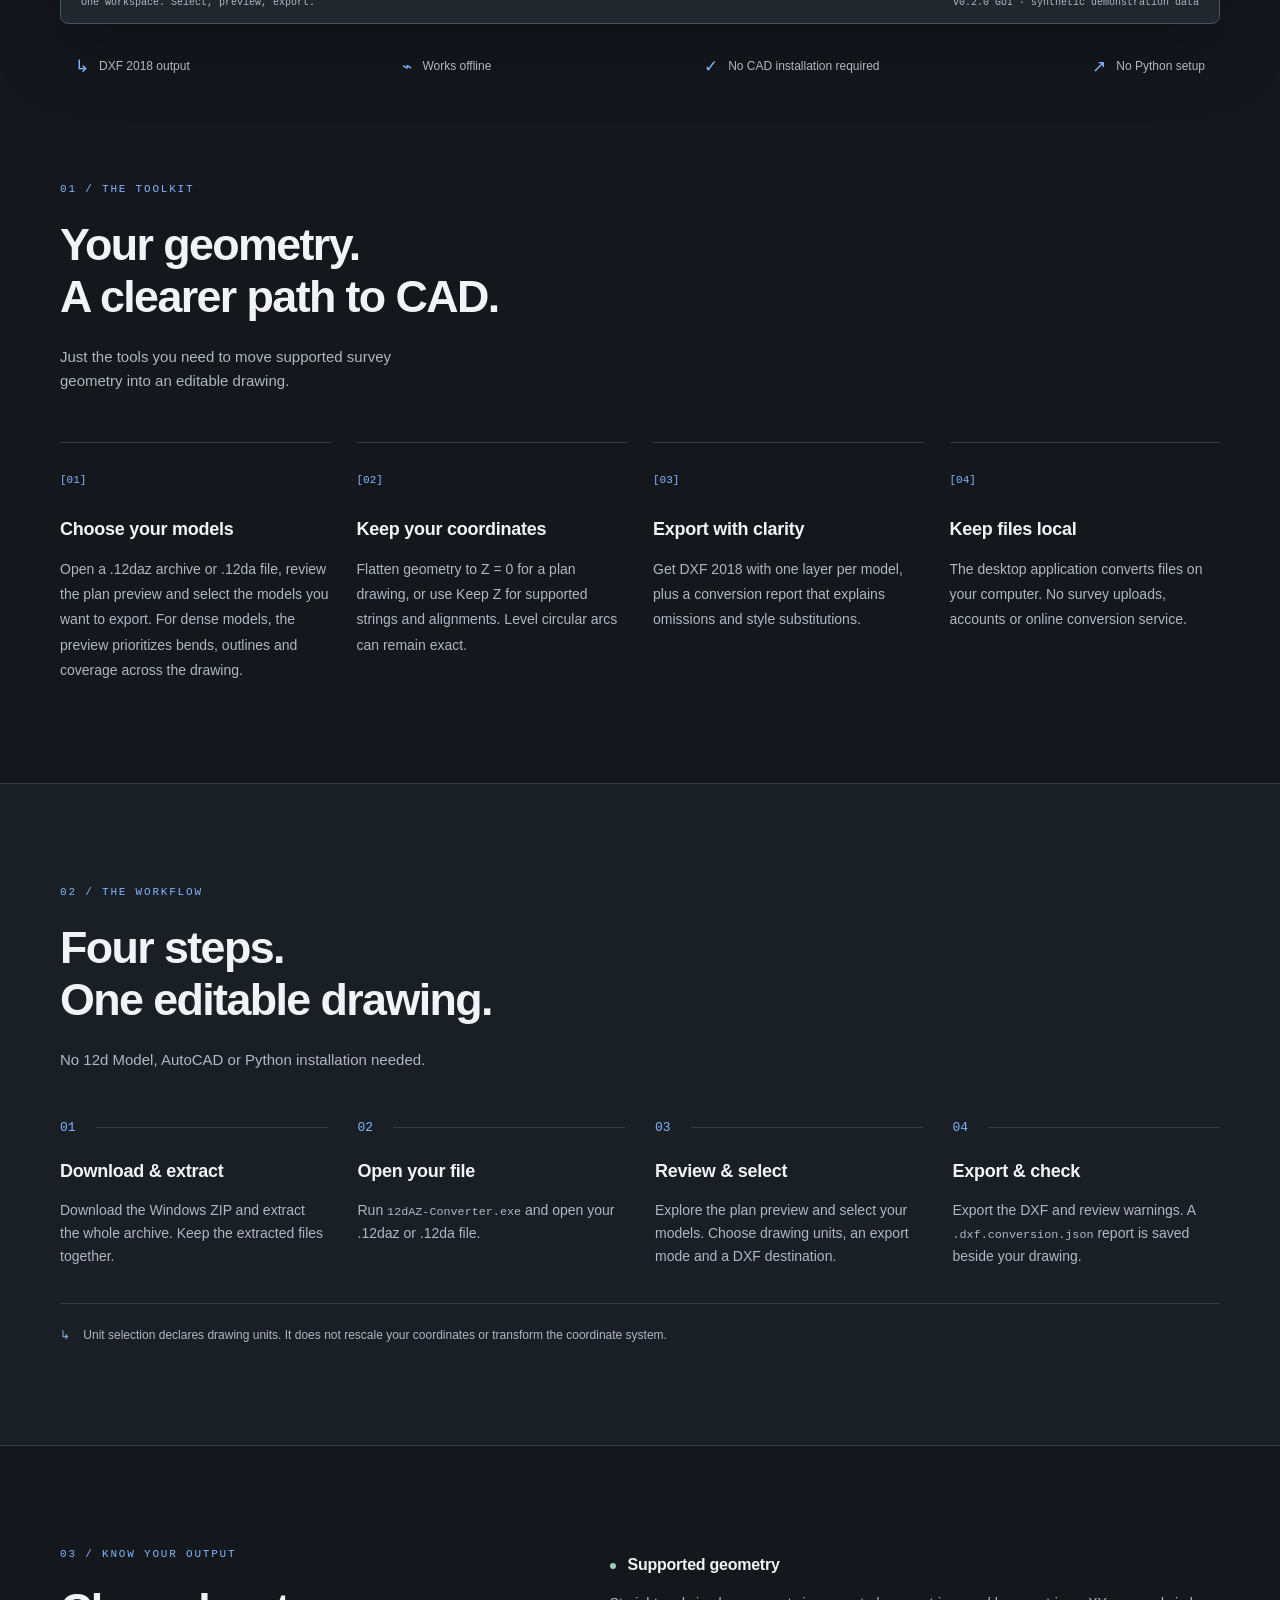
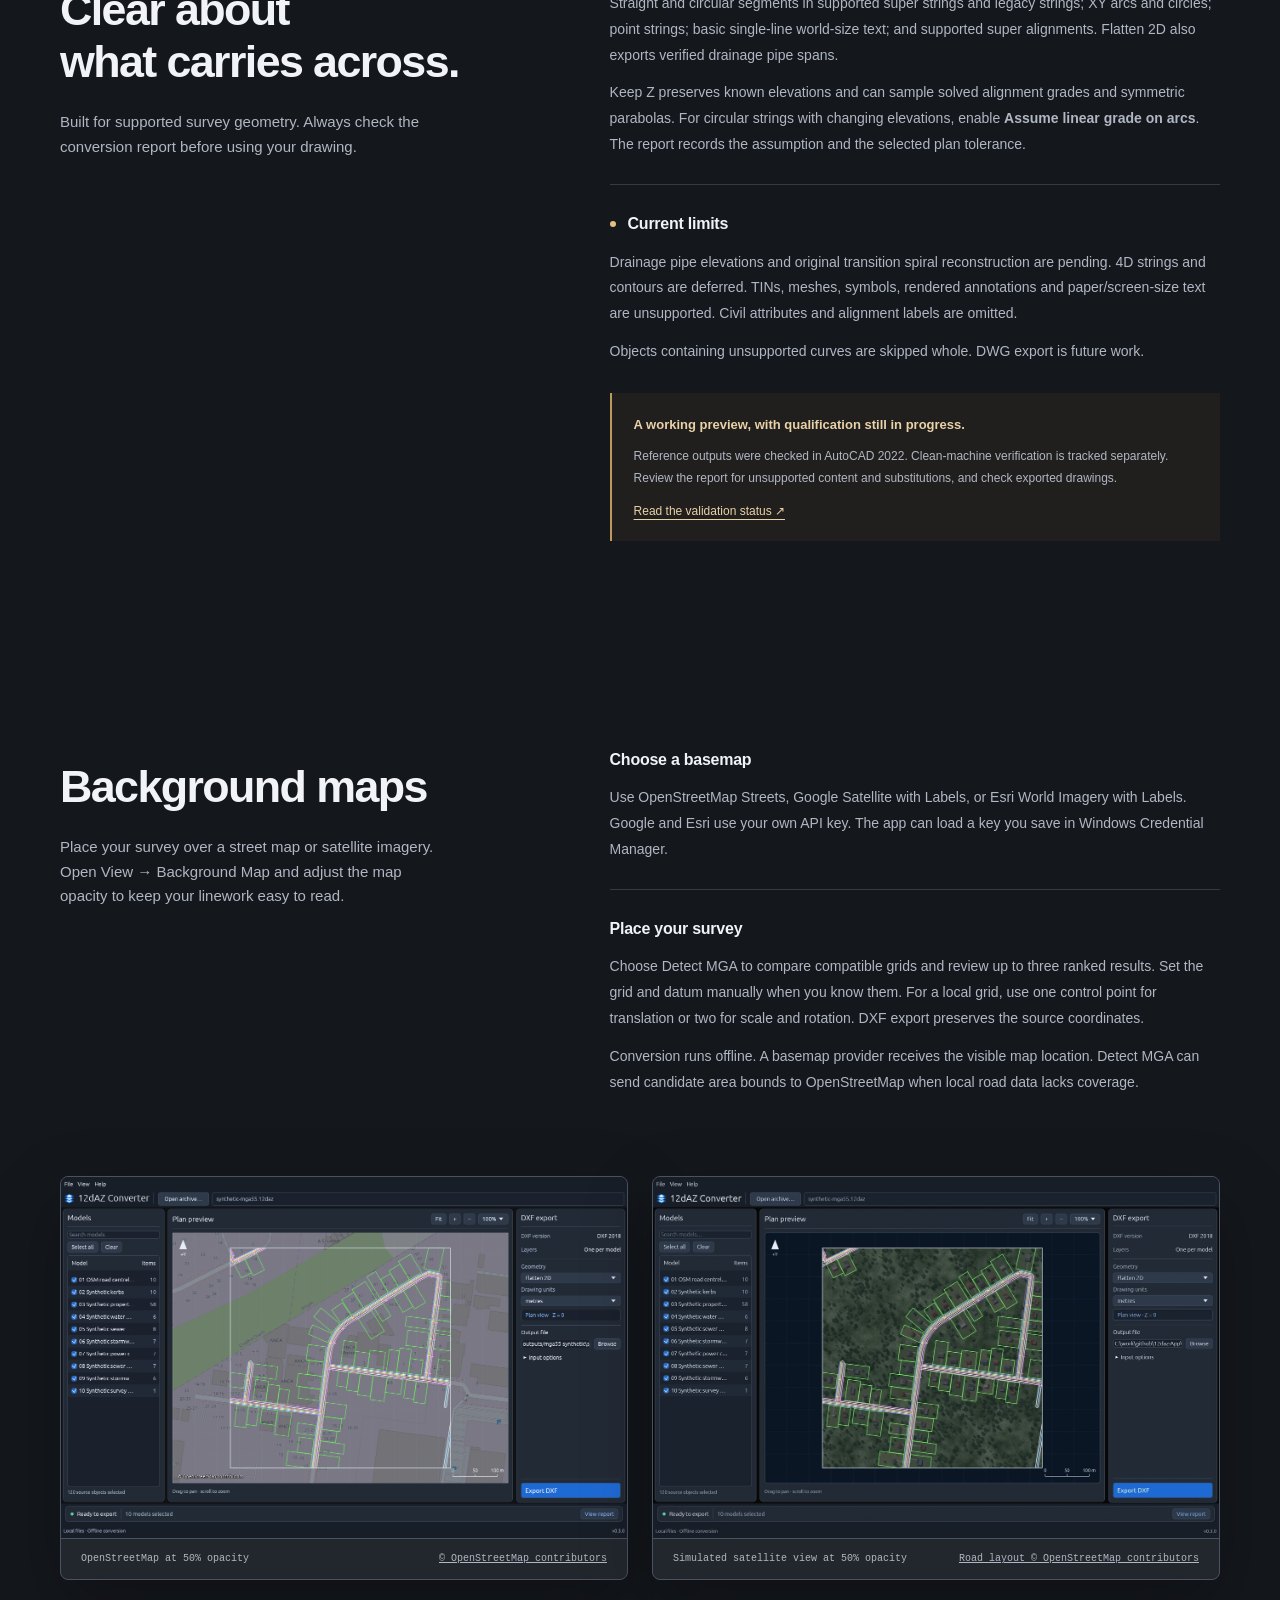
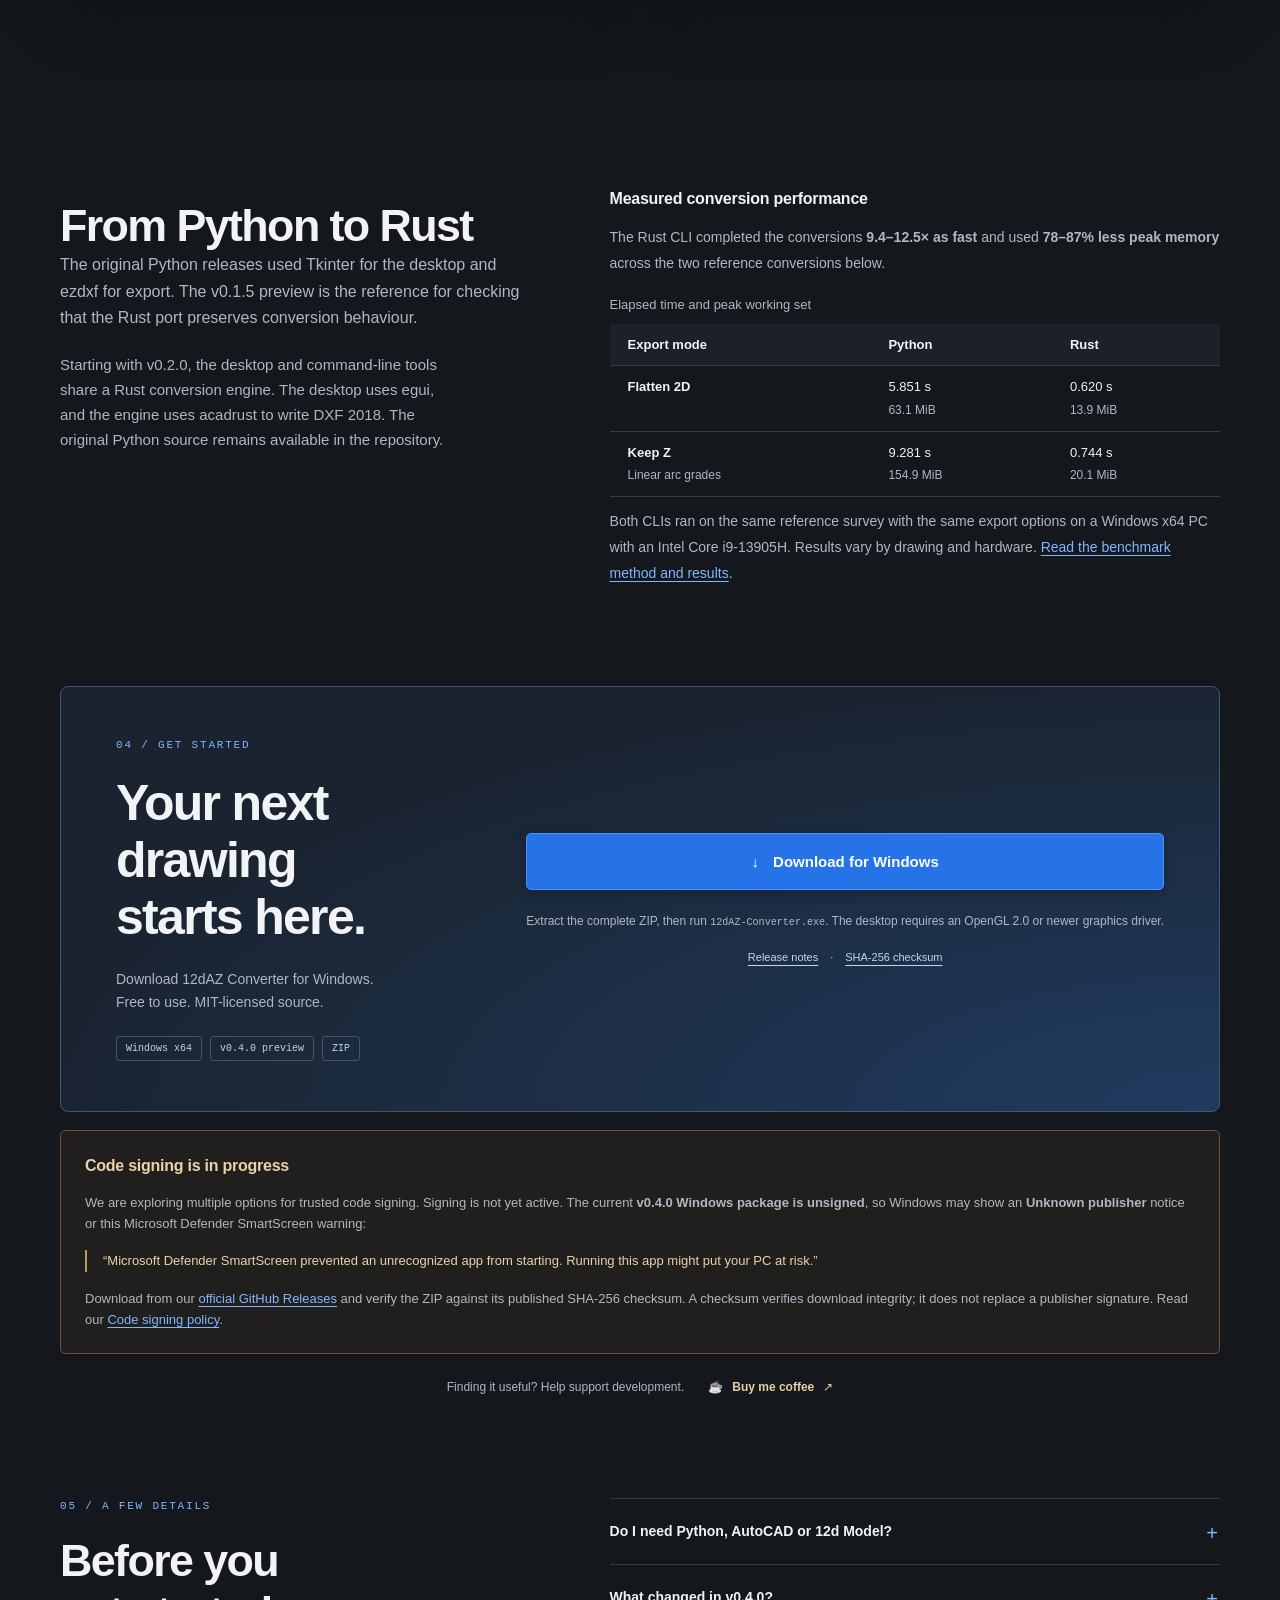
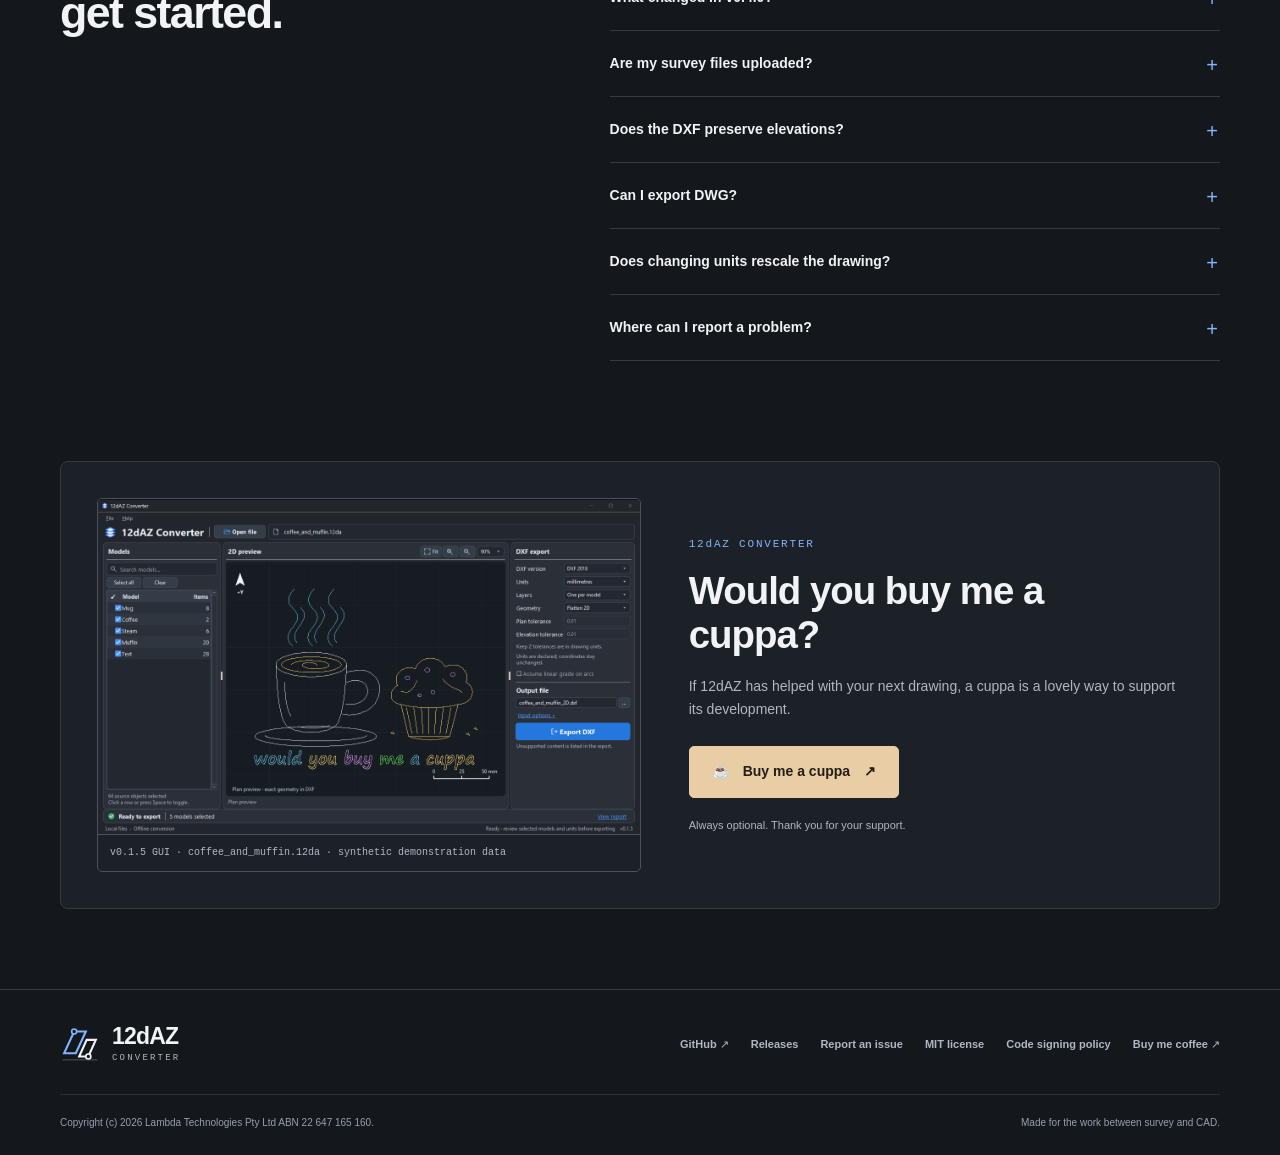
==== commit 4211cd1e: "Update website and README for v0.4.0" ====
--- a/website/index.html
+++ b/website/index.html
@@ -102,7 +102,7 @@
         <div class="hero-actions">
           <a
             class="button button-primary"
-            href="https://github.com/Ala-Ismail/12daz-App/releases/download/v0.3.0/12dAZ-Converter-0.3.0-Windows-x64.zip"
+            href="https://github.com/Ala-Ismail/12daz-App/releases/download/v0.4.0/12dAZ-Converter-0.4.0-Windows-x64.zip"
             ><span aria-hidden="true">↓</span> Download for Windows</a
           >
           <a class="button button-secondary" href="#how-it-works"
@@ -110,7 +110,7 @@
           >
         </div>
         <p class="release-meta">
-          v0.3.0 preview <span aria-hidden="true">/</span> Windows x64
+          v0.4.0 preview <span aria-hidden="true">/</span> Windows x64
           <span aria-hidden="true">/</span> Free &amp; open source
         </p>
           </div>
@@ -344,14 +344,16 @@
           <div class="geometry-group">
             <h3>Place your survey</h3>
             <p>
-              Assign the survey's MGA zone, datum and source units. For a
-              local grid, align one control point for translation or two for
-              scale and rotation. The map is a visual reference and DXF export
-              preserves the source coordinates.
-            </p>
-            <p>
-              Conversion runs offline. When a map is enabled, its provider
-              receives the visible map location.
+              Choose Detect MGA to compare compatible grids and review up to
+              three ranked results. Set the grid and datum manually when you
+              know them. For a local grid, use one control point for translation
+              or two for scale and rotation. DXF export preserves the source
+              coordinates.
+            </p>
+            <p>
+              Conversion runs offline. A basemap provider receives the visible
+              map location. Detect MGA can send candidate area bounds to OpenStreetMap
+              when local road data lacks coverage.
             </p>
           </div>
         </div>
@@ -462,14 +464,14 @@
               MIT-licensed source.
             </p>
             <div class="download-tags">
-              <span>Windows x64</span><span>v0.3.0 preview</span
+              <span>Windows x64</span><span>v0.4.0 preview</span
               ><span>ZIP</span>
             </div>
           </div>
           <div class="download-actions">
             <a
               class="button button-primary"
-              href="https://github.com/Ala-Ismail/12daz-App/releases/download/v0.3.0/12dAZ-Converter-0.3.0-Windows-x64.zip"
+              href="https://github.com/Ala-Ismail/12daz-App/releases/download/v0.4.0/12dAZ-Converter-0.4.0-Windows-x64.zip"
               ><span aria-hidden="true">↓</span> Download for Windows</a
             >
             <p>
@@ -478,11 +480,11 @@
             </p>
             <div class="release-links">
               <a
-                href="https://github.com/Ala-Ismail/12daz-App/releases/tag/v0.3.0"
+                href="https://github.com/Ala-Ismail/12daz-App/releases/tag/v0.4.0"
                 >Release notes</a
               ><span aria-hidden="true">·</span
               ><a
-                href="https://github.com/Ala-Ismail/12daz-App/releases/download/v0.3.0/SHA256SUMS.txt"
+                href="https://github.com/Ala-Ismail/12daz-App/releases/download/v0.4.0/SHA256SUMS.txt"
                 >SHA-256 checksum</a
               >
             </div>
@@ -493,7 +495,7 @@
           <p>
             We are exploring multiple options for trusted code signing.
             Signing is not yet active. The current
-            <strong>v0.3.0 Windows package is unsigned</strong>, so Windows
+            <strong>v0.4.0 Windows package is unsigned</strong>, so Windows
             may show an <strong>Unknown publisher</strong>
             notice or this Microsoft Defender SmartScreen warning:
           </p>
@@ -538,11 +540,13 @@
             </p>
           </details>
           <details>
-            <summary>What changed in v0.3.0?</summary>
-            <p>
-              Open View → Background Map to display OpenStreetMap, Google Satellite, or Esri imagery.
-              Assign an MGA zone or align a local survey with control points.
-              <a href="https://github.com/Ala-Ismail/12daz-App/releases/tag/v0.3.0">Read the release notes</a>.
+            <summary>What changed in v0.4.0?</summary>
+            <p>
+              Detect MGA ranks compatible grids using road corridors. The preview
+              also supports Brisbane City Survey Grid and can highlight geometry
+              that the current DXF settings will skip. Open Help → Map Projection
+              Suggestions for the offline guide.
+              <a href="https://github.com/Ala-Ismail/12daz-App/releases/tag/v0.4.0">Read the release notes</a>.
             </p>
           </details>
           <details>
